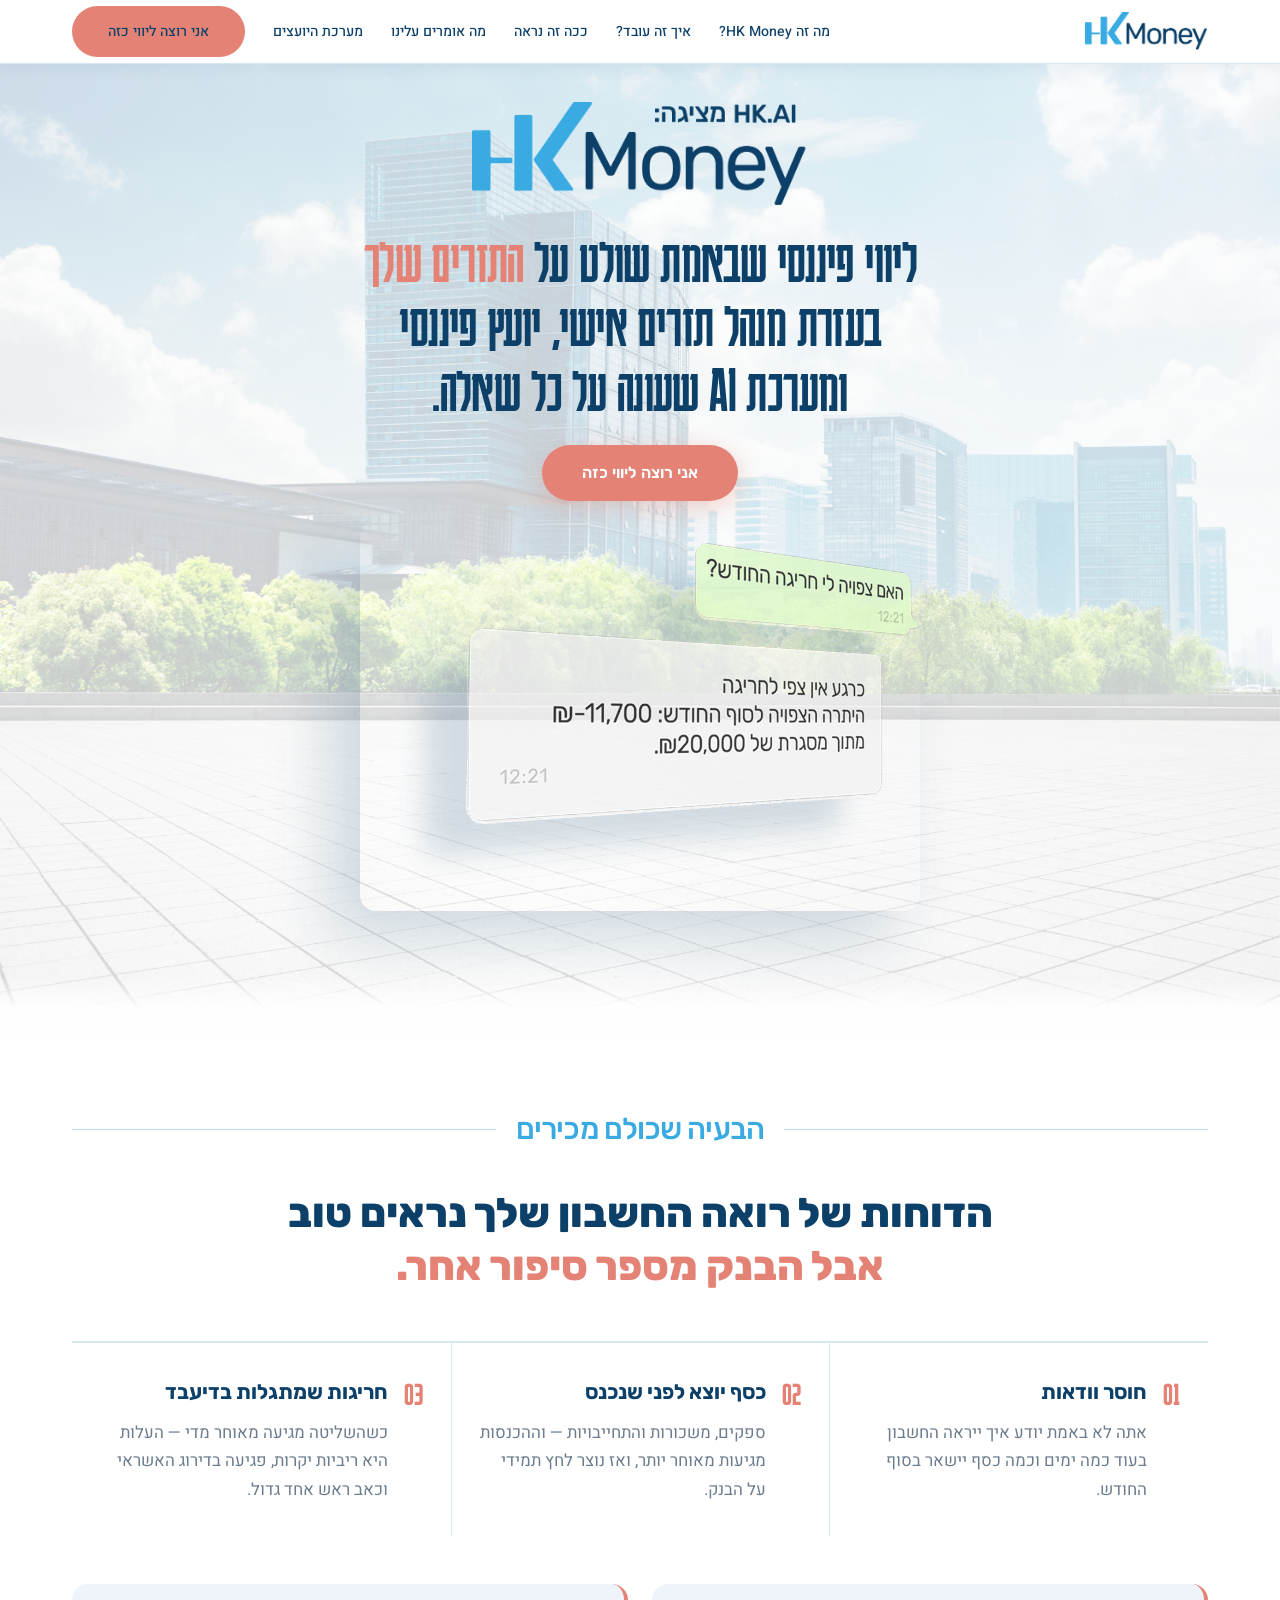
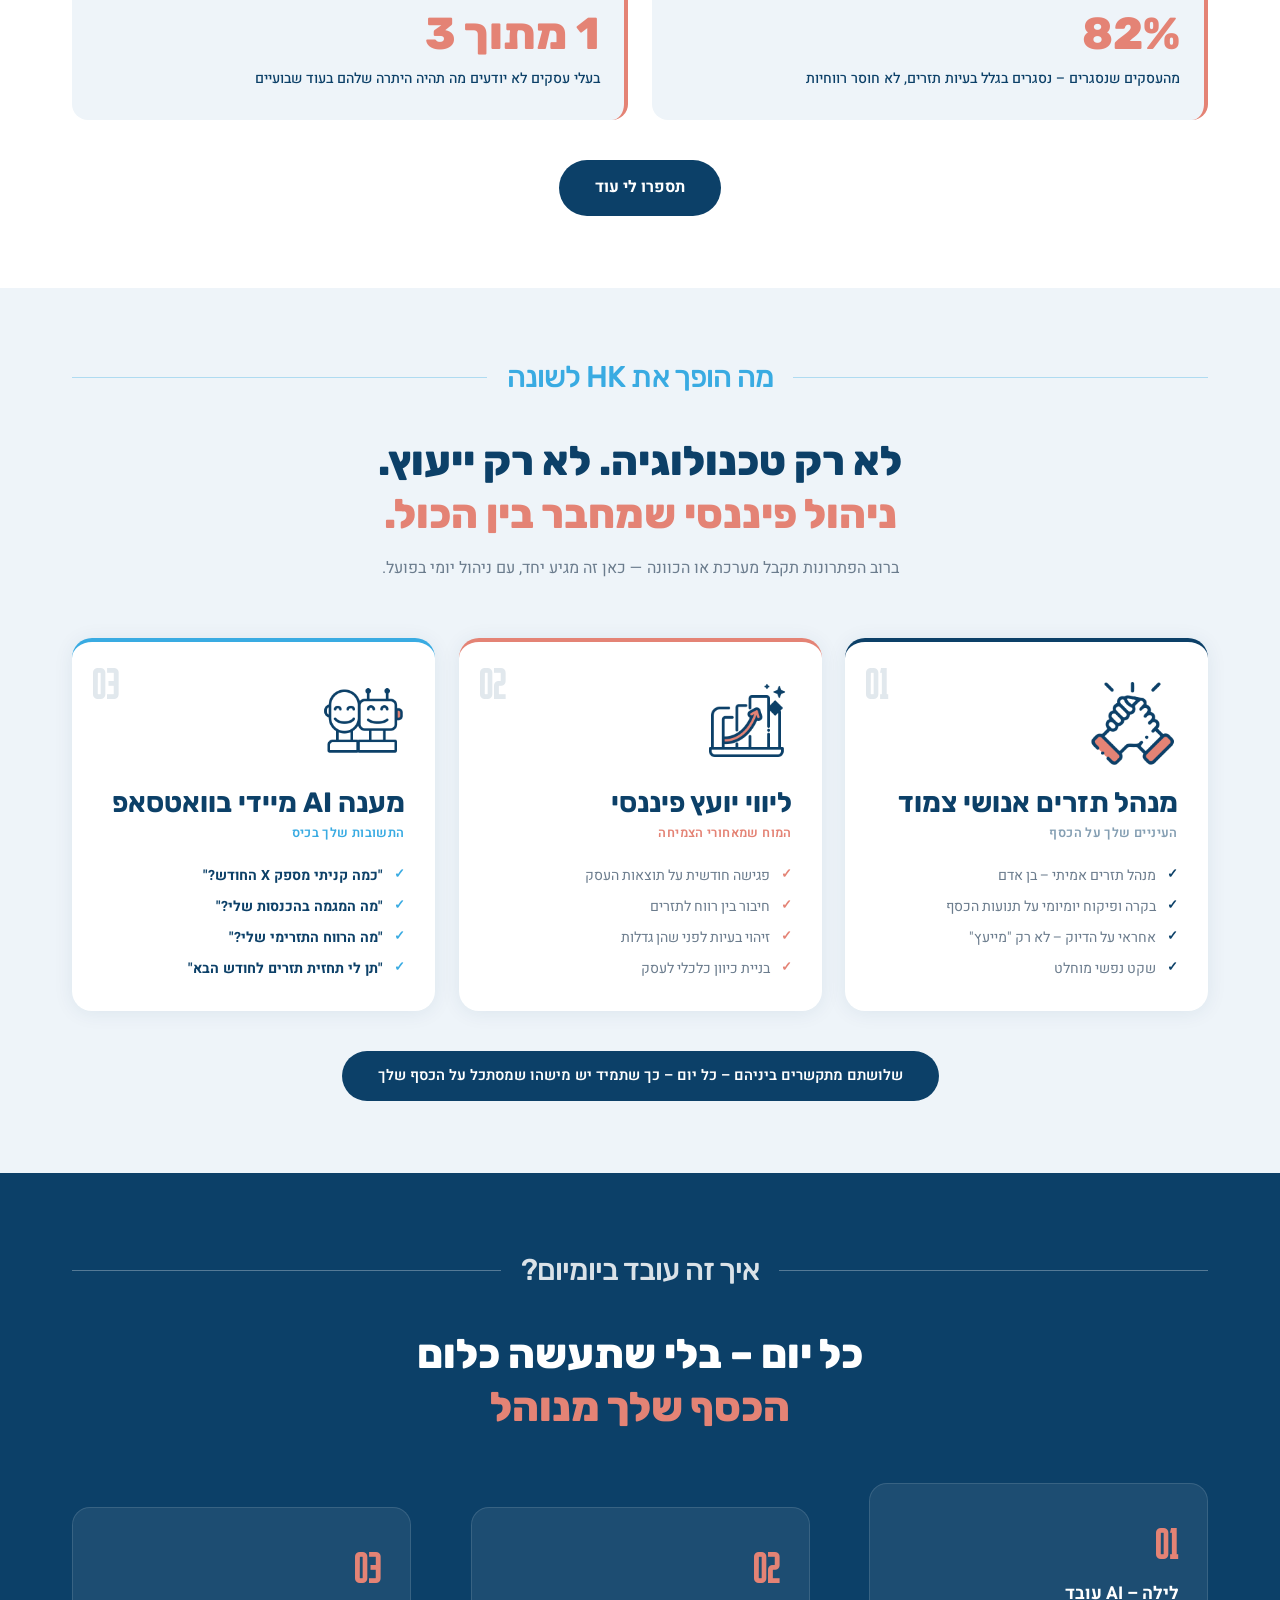
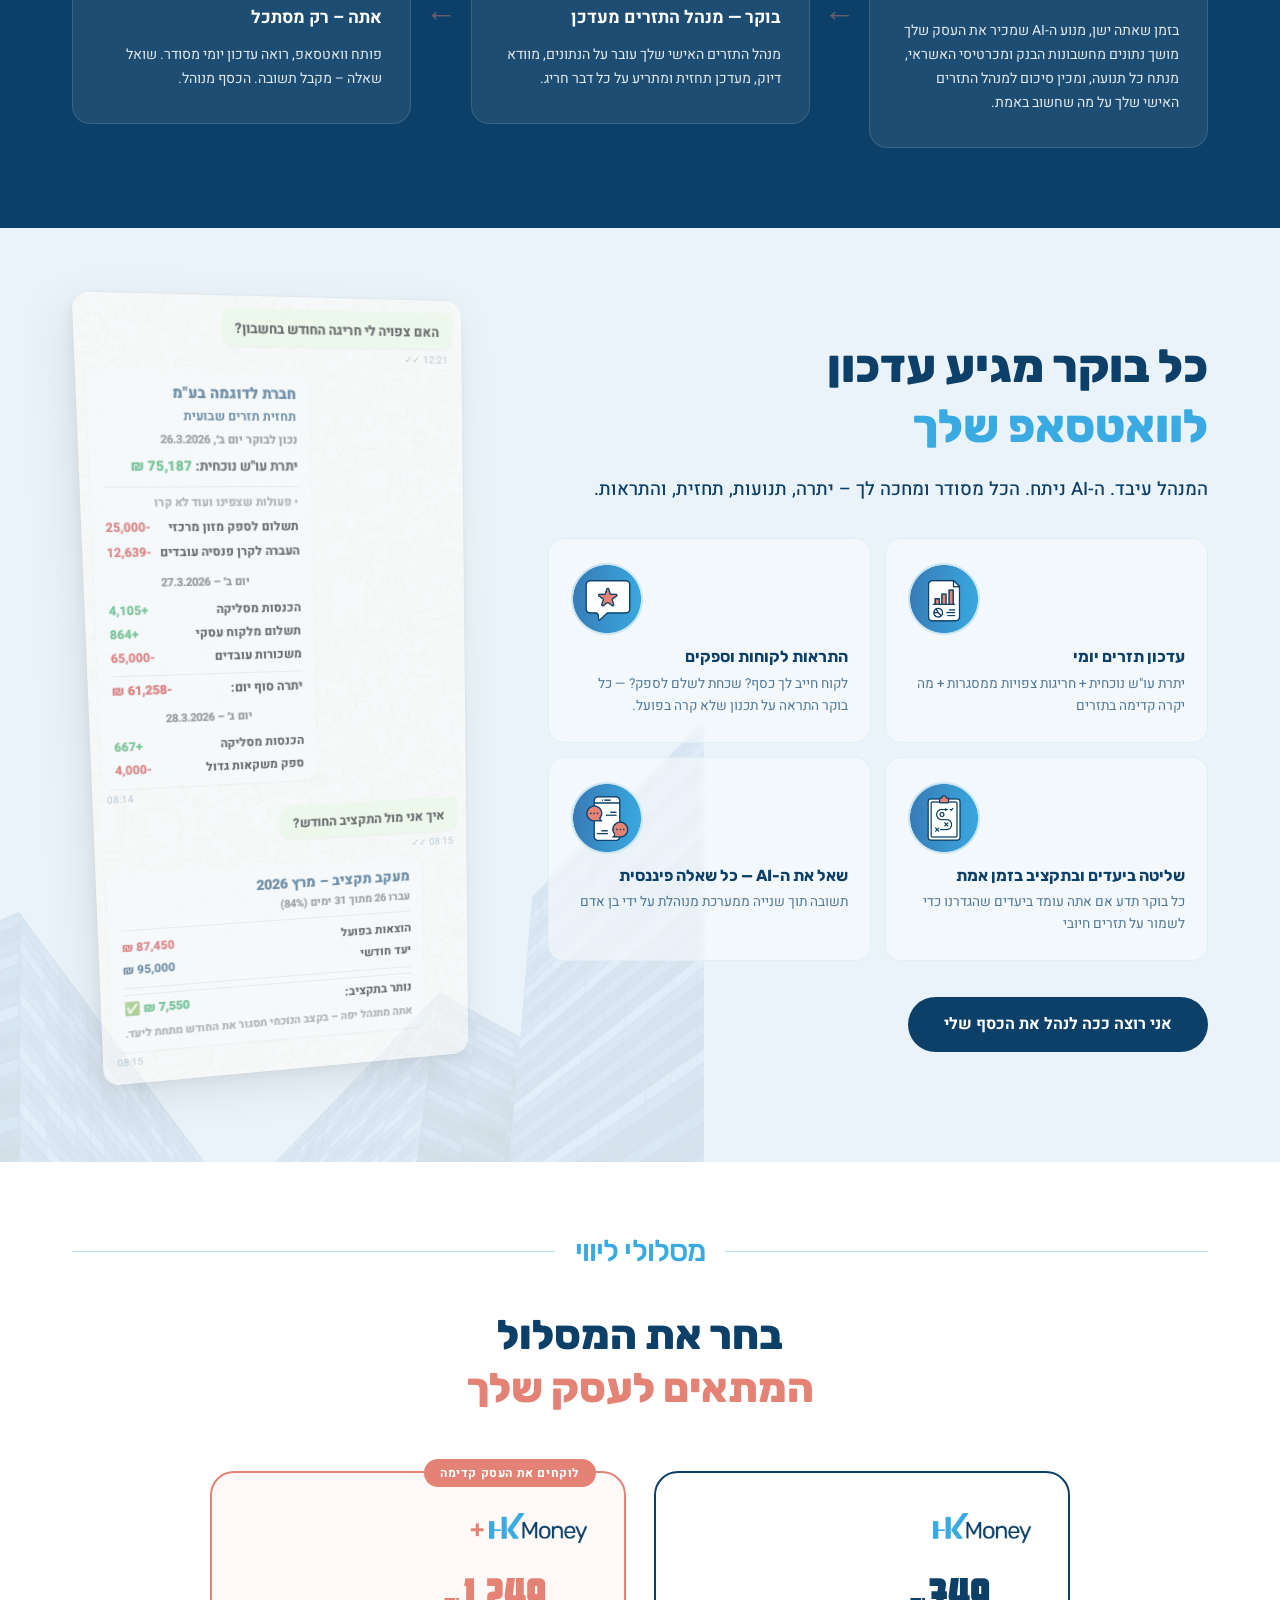
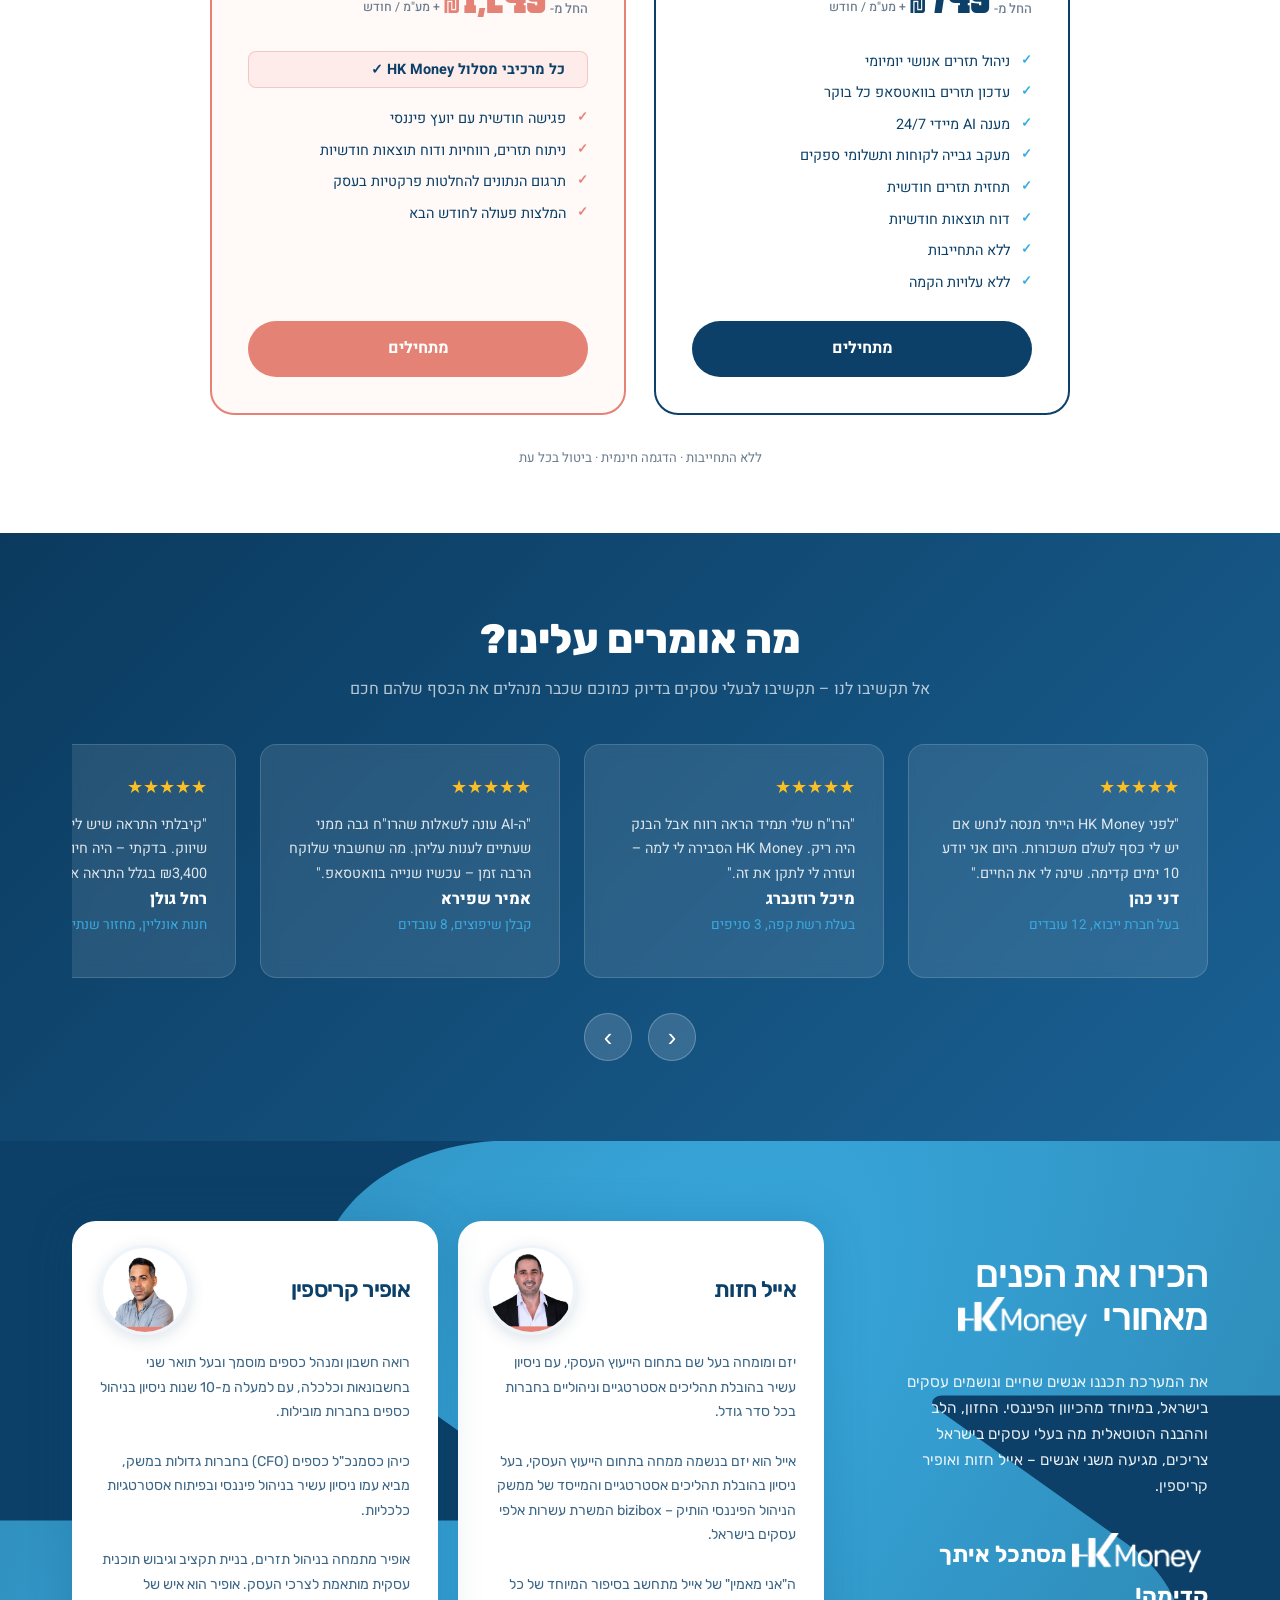
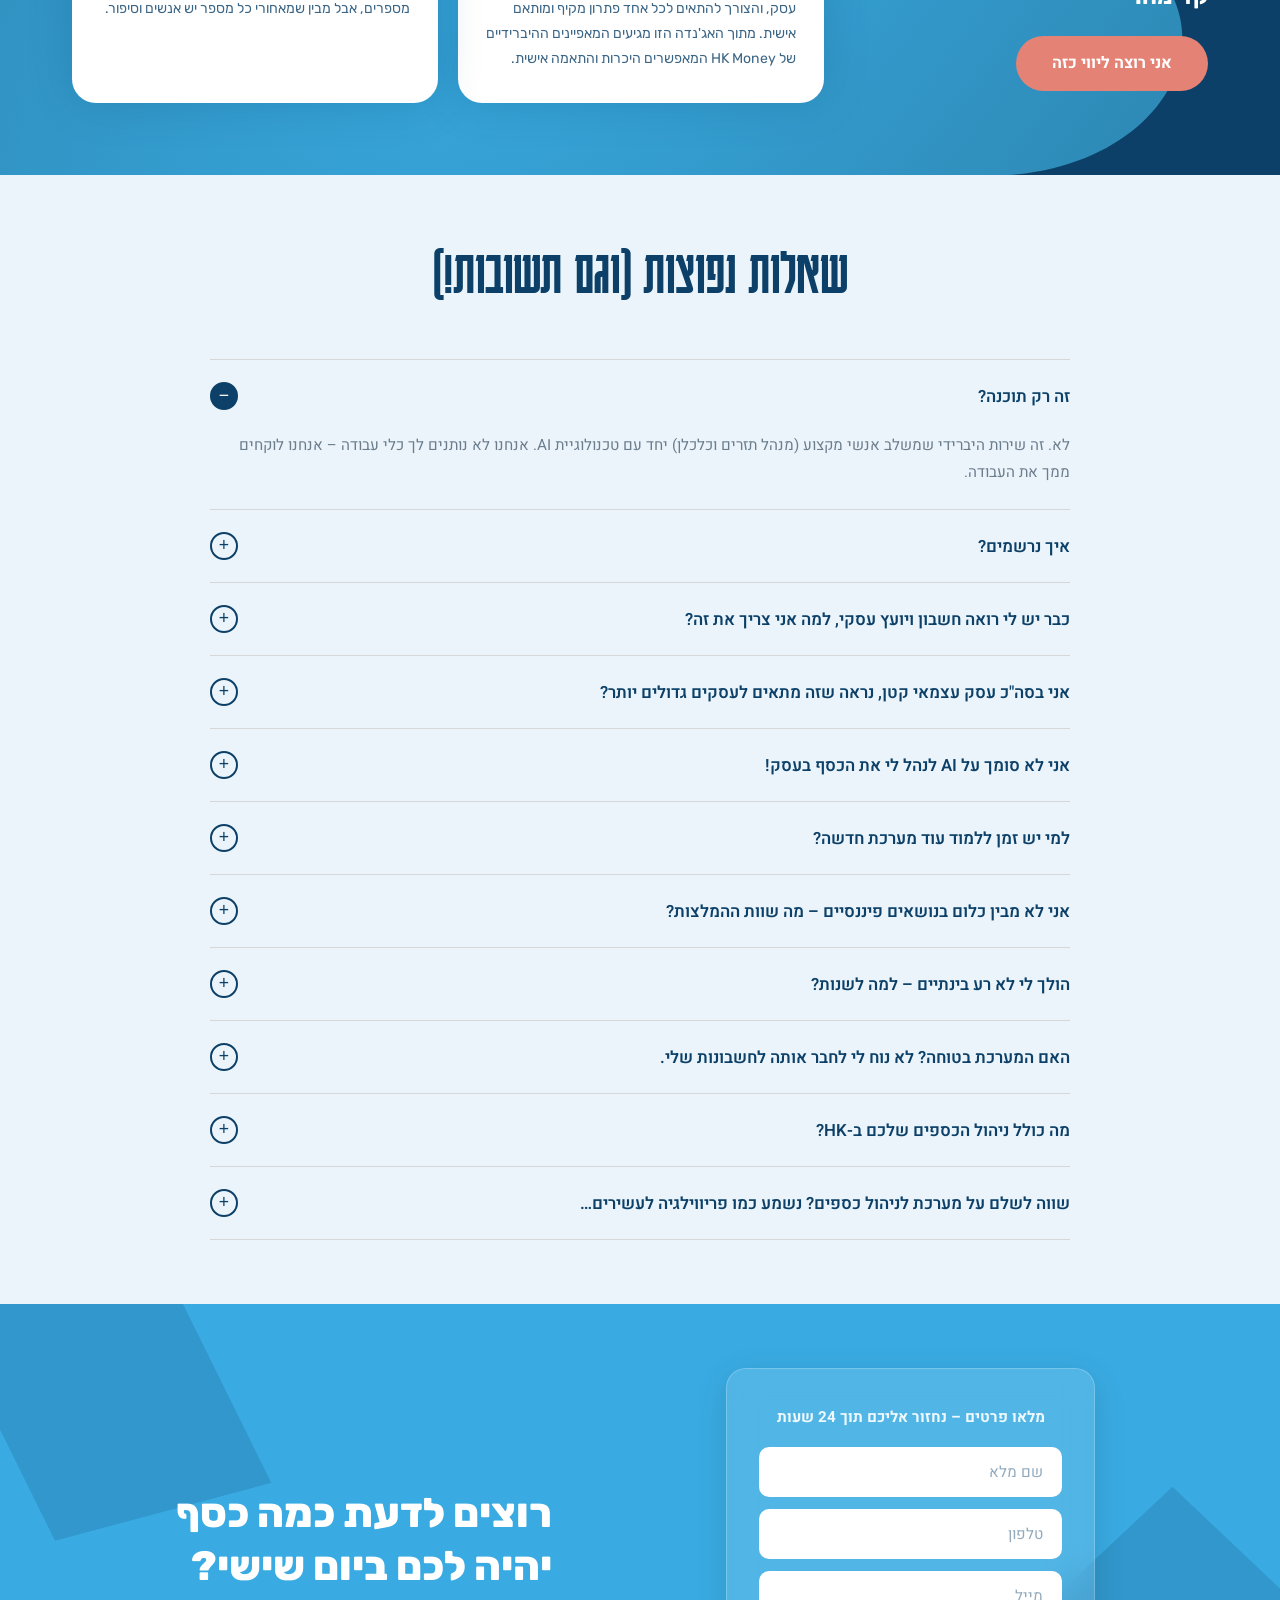
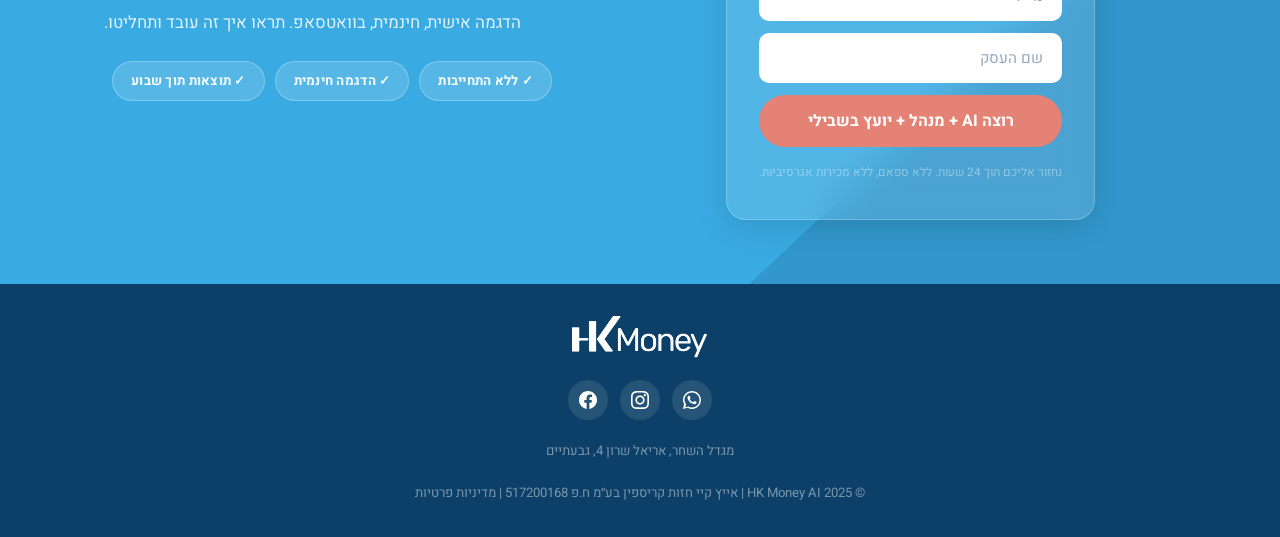
==== partner-landing.html @ 923fbc13 "Add partner-landing.html with ?ref= narrative + simplify Elite Partner mockup Two-page architecture:" ====
<!DOCTYPE html>
<html lang="he" dir="rtl">
<head>
  <meta charset="UTF-8" />
  <meta name="viewport" content="width=device-width, initial-scale=1.0" />
  <title>HK Money AI – AI שמנהל לך את הכסף כל יום</title>
  <meta name="description" content="שילוב מערכת AI ייעודית עם מנהל תזרים אישי ויועץ פיננסי – הכל בוואטסאפ, כל יום. תדע כמה כסף יהיה לך ביום שישי." />

  <!-- Favicon -->
  <link rel="icon" type="image/png" sizes="64x64" href="assets/money-hk-icon.png" />
  <link rel="shortcut icon" href="assets/money-hk-icon.png" />
  <link rel="apple-touch-icon" href="assets/money-hk-icon.png" />

  <!-- Open Graph / Social sharing -->
  <meta property="og:type" content="website" />
  <meta property="og:title" content="HK Money AI – AI שמנהל לך את הכסף כל יום" />
  <meta property="og:description" content="המחלקה הפיננסית ההיברידית הראשונה: ניהול תזרים אנושי, ליווי כלכלן אישי ומענה AI מיידי בוואטסאפ." />
  <meta property="og:image" content="assets/money-hk-icon.png" />
  <meta name="twitter:card" content="summary_large_image" />
  <meta name="twitter:title" content="HK Money AI – AI שמנהל לך את הכסף כל יום" />
  <meta name="twitter:description" content="המחלקה הפיננסית ההיברידית הראשונה: ניהול תזרים אנושי, ליווי כלכלן אישי ומענה AI מיידי בוואטסאפ." />

  <link rel="preconnect" href="https://fonts.googleapis.com" />
  <link rel="preconnect" href="https://fonts.gstatic.com" crossorigin />
  <link href="https://fonts.googleapis.com/css2?family=Heebo:wght@300;400;500;600;700;800;900&family=Karantina:wght@400;700&family=Rubik:wght@300;400;500;600;700&family=Open+Sans+Hebrew:wght@400;700&display=swap" rel="stylesheet" />
  <link rel="stylesheet" href="css/money.css" />
  <link rel="stylesheet" href="css/hk-money-ai.css?v=5" />

  <!-- Partner-aware hero (only shown when ?ref=<key> matches partners-data.json).
       Full-bleed split: photo on right (40%), text on left (60%), 75vh tall.
       The accountant is the hero — HK Money is what they recommend. -->
  <style>
    /* Force the [hidden] attribute to actually hide flex/grid sections —
       without this, `display: flex` on .partner-hero would override it. */
    [hidden] { display: none !important; }

    .partner-hero {
      background: #f8f9fa;
      min-height: 75vh;
      padding-top: var(--hdr-h);
      display: flex;
      align-items: stretch;
      position: relative;
      z-index: 4;
    }
    .partner-hero__inner {
      display: flex;
      flex-direction: row; /* RTL: first child (photo) lands on right */
      width: 100%;
    }

    /* Photo column — right 40% */
    .partner-hero__photo-wrap {
      flex: 0 0 40%;
      position: relative;
      background: linear-gradient(135deg, #d8e8f2, #b8cfdc);
      overflow: hidden;
    }
    .partner-hero__photo {
      width: 100%;
      height: 100%;
      object-fit: cover;
      display: block;
    }
    .partner-hero__placeholder-badge {
      position: absolute;
      top: 36px;
      left: 50%;
      transform: translateX(-50%);
      background: var(--salmon);
      color: var(--white);
      font-family: 'Rubik', sans-serif;
      font-size: 17px;
      font-weight: 700;
      padding: 16px 32px;
      border-radius: 14px;
      box-shadow: 0 14px 36px rgba(228,131,117,.45);
      z-index: 2;
      white-space: nowrap;
      letter-spacing: -.005em;
      text-align: center;
    }

    /* Text column — left 60% */
    .partner-hero__text {
      flex: 1;
      display: flex;
      flex-direction: column;
      justify-content: center;
      padding: 64px 80px;
      gap: 0;
      font-family: 'Rubik', sans-serif;
    }
    .partner-hero__label {
      font-size: 1rem;
      font-weight: 500;
      color: var(--muted);
      margin-bottom: 12px;
    }
    .partner-hero__name {
      font-size: clamp(2.6rem, 5.2vw, 4.5rem);
      font-weight: 700;
      color: var(--navy);
      line-height: 1.02;
      letter-spacing: -.025em;
      margin: 0;
    }
    .partner-hero__role {
      font-size: clamp(1.25rem, 1.8vw, 1.7rem);
      color: var(--muted);
      font-weight: 400;
      margin: 12px 0 0;
    }
    .partner-hero__quote {
      font-size: clamp(1.4rem, 2.3vw, 2.1rem);
      color: var(--navy);
      font-weight: 400;
      line-height: 1.4;
      border-right: 3px solid var(--salmon);
      padding-right: 24px;
      margin: 36px 0 28px;
      font-style: normal;
      letter-spacing: -.005em;
    }
    .partner-hero__divider {
      border: none;
      border-top: 1px solid var(--border);
      margin: 8px 0 18px;
      width: 100%;
    }
    .partner-hero__intro-label {
      font-size: 1rem;
      color: var(--muted);
      font-weight: 500;
      margin-bottom: 8px;
    }
    .partner-hero__brand {
      width: 200px;
      height: auto;
      display: block;
      margin: 0 0 24px;
    }
    .partner-hero__cta {
      align-self: flex-start;
      font-size: 1.05rem;
      padding: 16px 36px;
      box-shadow: 0 10px 28px rgba(228,131,117,.32);
    }

    /* Friendly note above submit button when ref present */
    .partner-form-note {
      font-family: 'Rubik', sans-serif;
      font-size: .85rem;
      color: rgba(255,255,255,.9);
      text-align: center;
      margin: 4px 0 0;
    }
    .partner-form-note strong { color: var(--white); font-weight: 700; }

    /* ── HERO without man image: center the WhatsApp chat ── */
    .mn-hero__images--chat-only { position: relative; }
    .mn-hero__images--chat-only .mn-hero__chat-wrap {
      position: relative !important;
      left: auto !important;
      right: auto !important;
      top: auto !important;
      bottom: auto !important;
      width: clamp(320px, 46%, 560px) !important;
      height: auto !important;
      margin: 0 auto !important;
      box-shadow: -30px 28px 64px rgba(12,64,104,.18) !important;
      border-radius: 16px !important;
      overflow: hidden !important;
    }
    .mn-hero__images--chat-only .mn-hero__chat-img {
      width: 100% !important;
      height: auto !important;
      object-fit: contain !important;
      object-position: center !important;
      opacity: 1 !important;
    }
    @media (max-width: 768px) {
      .mn-hero__images--chat-only .mn-hero__chat-wrap {
        width: clamp(280px, 88%, 460px) !important;
      }
    }

    /* ══════════════════════════════════
       NARRATIVE SECTION 2.1 — Bridge
       (between partner-hero and mn-hero)
    ══════════════════════════════════ */
    .partner-bridge {
      background: var(--white);
      padding: clamp(72px, 10vw, 120px) 24px;
      text-align: center;
      font-family: 'Rubik', sans-serif;
    }
    .partner-bridge__inner {
      max-width: 760px;
      margin: 0 auto;
    }
    .partner-bridge__label {
      display: inline-block;
      font-size: .9rem;
      font-weight: 500;
      color: var(--blue);
      background: rgba(57,171,226,.1);
      border: 1px solid rgba(57,171,226,.25);
      padding: 8px 18px;
      border-radius: 50px;
      margin-bottom: 32px;
      letter-spacing: -.005em;
    }
    .partner-bridge__body {
      font-size: clamp(1.2rem, 2vw, 1.6rem);
      color: var(--navy);
      line-height: 1.65;
      font-weight: 400;
      letter-spacing: -.005em;
    }
    .partner-bridge__body p {
      margin: 0 0 1.2em;
    }
    .partner-bridge__body p:last-child { margin-bottom: 0; }
    .partner-bridge__highlight {
      color: var(--salmon);
      font-weight: 600;
    }

    /* ══════════════════════════════════
       NARRATIVE SECTION 2.2 — Mid quote
       (between ai-trio and mn-features)
    ══════════════════════════════════ */
    .partner-midquote {
      background: var(--off);
      padding: clamp(72px, 9vw, 100px) 24px;
      font-family: 'Rubik', sans-serif;
    }
    .partner-midquote__inner {
      max-width: 980px;
      margin: 0 auto;
      display: flex;
      align-items: center;
      gap: 40px;
    }
    .partner-midquote__photo {
      width: 132px;
      height: 132px;
      border-radius: 50%;
      object-fit: cover;
      flex-shrink: 0;
      background: linear-gradient(135deg, #d8e8f2, #b8cfdc);
      border: 4px solid var(--white);
      box-shadow: 0 12px 32px rgba(12,64,104,.16);
    }
    .partner-midquote__body { flex: 1; min-width: 0; }
    .partner-midquote__quote {
      font-size: clamp(1.3rem, 2.1vw, 1.8rem);
      color: var(--navy);
      font-weight: 400;
      line-height: 1.5;
      margin: 0 0 22px;
      letter-spacing: -.005em;
    }
    .partner-midquote__quote::before { content: '"'; color: var(--salmon); margin-left: 4px; font-weight: 700; }
    .partner-midquote__quote::after  { content: '"'; color: var(--salmon); margin-right: 4px; font-weight: 700; }
    .partner-midquote__signature {
      font-size: 1rem;
      color: var(--muted);
      font-weight: 500;
    }
    .partner-midquote__signature strong {
      color: var(--navy);
      font-weight: 700;
    }
    @media (max-width: 768px) {
      .partner-midquote__inner {
        flex-direction: column;
        text-align: center;
        gap: 24px;
      }
      .partner-midquote__photo { width: 104px; height: 104px; }
    }

    /* ══════════════════════════════════
       NARRATIVE SECTION 2.3 — Summary CTA
       (between FAQ and mn-contact form)
    ══════════════════════════════════ */
    .partner-summary {
      background: linear-gradient(180deg, var(--white) 0%, var(--off) 100%);
      padding: clamp(72px, 9vw, 100px) 24px;
      text-align: center;
      font-family: 'Rubik', sans-serif;
    }
    .partner-summary__inner {
      max-width: 760px;
      margin: 0 auto;
    }
    .partner-summary__photo {
      width: 88px;
      height: 88px;
      border-radius: 50%;
      object-fit: cover;
      background: linear-gradient(135deg, #d8e8f2, #b8cfdc);
      border: 4px solid var(--white);
      box-shadow: 0 10px 26px rgba(12,64,104,.18);
      margin: 0 auto 24px;
      display: block;
    }
    .partner-summary__headline {
      font-size: clamp(1.8rem, 3.6vw, 2.8rem);
      color: var(--navy);
      font-weight: 700;
      line-height: 1.2;
      letter-spacing: -.02em;
      margin: 0 0 14px;
    }
    .partner-summary__headline strong {
      color: var(--salmon);
      font-weight: 700;
    }
    .partner-summary__signature {
      font-size: 1rem;
      color: var(--muted);
      margin: 0 0 36px;
    }
    .partner-summary__signature strong {
      color: var(--navy);
      font-weight: 700;
    }
    .partner-summary__cta {
      font-size: 1.05rem;
      padding: 16px 40px;
      box-shadow: 0 10px 28px rgba(228,131,117,.32);
    }

    /* ══════════════════════════════════
       PARTNER-MODE OVERRIDES
       Only apply when JS has confirmed a valid ?ref= and added the
       .has-partner class to <body>. Smooths the visual flow when the
       partner narrative is on top of the original hak.co.il content.
    ══════════════════════════════════ */

    /* The "HK.AI מציגה" lead-in feels like a fresh page start after the
       partner bridge — hide it so the bridge transitions smoothly into
       the headline. */
    body.has-partner .mn-hero__logo-block { display: none !important; }

    /* "איך זה עובד ביומיום" was navy/dark in the original — flip to white
       so the rhythm stays light and the salmon accents do the heavy
       lifting in this partner-narrated flow. */
    body.has-partner .mn-features {
      background: var(--white) !important;
    }
    body.has-partner .mn-features .mn-section-title {
      color: var(--navy) !important;
    }
    body.has-partner .mn-features .ai-section-divider-title,
    body.has-partner .mn-features .ai-section-divider-title--light {
      color: var(--blue) !important;
    }
    body.has-partner .mn-features .ai-section-divider-title::before,
    body.has-partner .mn-features .ai-section-divider-title::after,
    body.has-partner .mn-features .ai-section-divider-title--light::before,
    body.has-partner .mn-features .ai-section-divider-title--light::after {
      background: var(--blue) !important;
      opacity: .35 !important;
    }
    body.has-partner .ai-how-step {
      background: var(--off) !important;
      border: 1px solid var(--border) !important;
    }
    body.has-partner .ai-how-step h3 { color: var(--navy) !important; }
    body.has-partner .ai-how-step p { color: var(--muted) !important; }

    /* Tablet (≤ 1024px) — narrower padding */
    @media (max-width: 1024px) {
      .partner-hero__text { padding: 56px 48px; }
      .partner-hero__photo-wrap { flex: 0 0 42%; }
    }

    /* Mobile (≤ 768px) — vertical stack, photo on top */
    @media (max-width: 768px) {
      .partner-hero {
        min-height: auto;
        padding-top: 0;
        margin-top: var(--hdr-h);
      }
      .partner-hero__inner { flex-direction: column; }
      .partner-hero__photo-wrap {
        flex: 0 0 50vh;
        min-height: 50vh;
        width: 100%;
      }
      .partner-hero__text {
        padding: 36px 24px 44px;
      }
      .partner-hero__name { font-size: clamp(2.1rem, 9vw, 3rem); }
      .partner-hero__role { font-size: 1.15rem; }
      .partner-hero__quote {
        font-size: clamp(1.2rem, 4.5vw, 1.5rem);
        padding-right: 16px;
        margin: 28px 0 22px;
      }
      .partner-hero__brand { height: 44px; }
      .partner-hero__placeholder-badge {
        top: 20px;
        padding: 12px 22px;
        font-size: 15px;
        white-space: normal;
        max-width: calc(100% - 32px);
        text-align: center;
        line-height: 1.4;
      }
    }
  </style>
</head>
<body>

  <!-- ── HEADER ── -->
  <header class="mn-header" id="mn-header">
    <div class="mn-wrap">
      <nav class="mn-nav">
        <a href="#" class="mn-logo">
          <img src="assets/hkmoneylogo.png" alt="HK Money AI" class="mn-logo__img" />
        </a>
        <ul class="mn-nav__links" id="mn-nav-links">
          <li><a href="#trio">מה זה HK Money?</a></li>
          <li><a href="#how">איך זה עובד?</a></li>
          <li><a href="#demo">ככה זה נראה</a></li>
          <li><a href="#testimonials">מה אומרים עלינו</a></li>
          <li><a href="https://studio.hak.co.il" target="_blank">מערכת היועצים</a></li>
          <li><a href="#contact" class="mn-btn mn-btn--salmon mn-nav__cta">אני רוצה ליווי כזה</a></li>
        </ul>
        <button class="mn-nav__toggle" id="mn-toggle" aria-label="תפריט">
          <span></span><span></span><span></span>
        </button>
      </nav>
    </div>
  </header>

  <!-- ══════════════════════════════════
       PARTNER HERO — heroic full-bleed section before hak.co.il's own Hero.
       Populated by JS only when ?ref=<key> matches partners-data.json.
       Hidden by default.
  ══════════════════════════════════ -->
  <section class="partner-hero" id="partner-hero" hidden>
    <div class="partner-hero__inner">
      <div class="partner-hero__photo-wrap">
        <span class="partner-hero__placeholder-badge" id="partner-hero-badge" hidden>תמונה לדוגמה — כאן תופיע התמונה שלך</span>
        <img src="" alt="" class="partner-hero__photo" id="partner-hero-photo" />
      </div>
      <div class="partner-hero__text">
        <span class="partner-hero__label">מומלץ על ידי</span>
        <h1 class="partner-hero__name" id="partner-hero-name"></h1>
        <p class="partner-hero__role" id="partner-hero-role"></p>
        <blockquote class="partner-hero__quote" id="partner-hero-quote"></blockquote>
        <hr class="partner-hero__divider" />
        <span class="partner-hero__intro-label">ממליץ לך להכיר:</span>
        <img src="assets/hkmoneylogo.png" alt="HK Money" class="partner-hero__brand" />
        <a href="#home" class="mn-btn mn-btn--salmon partner-hero__cta">תראה למה ←</a>
      </div>
    </div>
  </section>

  <!-- ══════════════════════════════════
       NARRATIVE 2.1 — BRIDGE
       Hidden by default. Revealed by JS only when ?ref=<key> matches.
  ══════════════════════════════════ -->
  <section class="partner-bridge" id="partner-bridge" hidden>
    <div class="partner-bridge__inner">
      <span class="partner-bridge__label">למה <span data-partner-firstname></span> שלח אותך לכאן?</span>
      <div class="partner-bridge__body">
        <p>רואה חשבון מסתכל אחורה — מה היה.<br/>דוחות, מס, רגולציה. זה התפקיד שלו.</p>
        <p><span class="partner-bridge__highlight">אבל מי מסתכל על הכסף שלך קדימה?</span><br/>מי יודע מה יקרה לחשבון שלך בעוד שבועיים?</p>
        <p>זה בדיוק מה שאנחנו עושים.</p>
      </div>
    </div>
  </section>

  <!-- ══════════════════════════════════
       HERO
  ══════════════════════════════════ -->
  <section class="mn-hero" id="home">
    <div class="mn-hero__bg-wrap">
      <img src="assets/money-bg.jpg" alt="" class="mn-hero__bg-img" />
    </div>
    <div class="mn-hero__white-bottom"></div>
    <div class="mn-hero__inner">
      <div class="mn-hero__logo-block">
        <img src="assets/hkai.png" alt="HK.AI מציגה: HK Money" class="mn-hero__logo-img" />
      </div>
      <h1 class="mn-hero__headline">
        ליווי פיננסי שבאמת שולט על <span class="mn-hero__accent">התזרים שלך</span><br/>
        בעזרת מנהל תזרים אישי, יועץ פיננסי<br/>
        ומערכת AI שעונה על כל שאלה.
      </h1>
      <a href="#contact" class="mn-btn mn-btn--salmon mn-hero__cta">אני רוצה ליווי כזה</a>
      <div class="mn-hero__images mn-hero__images--chat-only">
        <div class="mn-hero__chat-wrap">
          <img src="assets/whats1.png" alt="AI תזרים בוואטסאפ" class="mn-hero__chat-img" />
        </div>
      </div>
    </div>
  </section>

  <!-- ══════════════════════════════════
       PROBLEM
  ══════════════════════════════════ -->
  <section class="ai-problem">
    <div class="mn-wrap">
      <div class="ai-problem__header">
        <div class="ai-section-divider-title">הבעיה שכולם מכירים</div>
        <h2 class="mn-section-title mn-section-title--center">
          הדוחות של רואה החשבון שלך נראים טוב<br/>
          <span class="mn-accent-salmon">אבל הבנק מספר סיפור אחר.</span>
        </h2>
      </div>
      <div class="ai-problem__list">

        <div class="ai-problem__item">
          <span class="ai-problem__item-num">01</span>
          <div class="ai-problem__item-body">
            <h3 class="ai-problem__item-title">חוסר וודאות</h3>
            <p class="ai-problem__item-sub">אתה לא באמת יודע איך ייראה החשבון בעוד כמה ימים וכמה כסף יישאר בסוף החודש.</p>
          </div>
        </div>

        <div class="ai-problem__item">
          <span class="ai-problem__item-num">02</span>
          <div class="ai-problem__item-body">
            <h3 class="ai-problem__item-title">כסף יוצא לפני שנכנס</h3>
            <p class="ai-problem__item-sub">ספקים, משכורות והתחייבויות — וההכנסות מגיעות מאוחר יותר, ואז נוצר לחץ תמידי על הבנק.</p>
          </div>
        </div>

        <div class="ai-problem__item">
          <span class="ai-problem__item-num">03</span>
          <div class="ai-problem__item-body">
            <h3 class="ai-problem__item-title">חריגות שמתגלות בדיעבד</h3>
            <p class="ai-problem__item-sub">כשהשליטה מגיעה מאוחר מדי — העלות היא ריביות יקרות, פגיעה בדירוג האשראי וכאב ראש אחד גדול.</p>
          </div>
        </div>

      </div>
      <div class="ai-problem__stats">
        <div class="ai-problem__stat">
          <span class="ai-problem__num">82%</span>
          <span class="ai-problem__label">מהעסקים שנסגרים – נסגרים בגלל בעיות תזרים, לא חוסר רווחיות</span>
        </div>
        <div class="ai-problem__stat">
          <span class="ai-problem__num">1 מתוך 3</span>
          <span class="ai-problem__label">בעלי עסקים לא יודעים מה תהיה היתרה שלהם בעוד שבועיים</span>
        </div>
      </div>
      <div class="ai-problem__cta">
        <a href="#trio" class="mn-btn mn-btn--navy">תספרו לי עוד</a>
      </div>
    </div>
  </section>

  <!-- ══════════════════════════════════
       TRIO – THE CORE DIFFERENTIATOR
  ══════════════════════════════════ -->
  <section class="ai-trio" id="trio">
    <div class="mn-wrap">
      <div class="ai-trio__header">
        <div class="ai-section-divider-title">מה הופך את HK לשונה</div>
        <h2 class="mn-section-title mn-section-title--center">
          לא רק טכנולוגיה. לא רק ייעוץ.<br />
          <span class="mn-accent-salmon">ניהול פיננסי שמחבר בין הכול.</span>
        </h2>
        <p class="ai-trio__sub">ברוב הפתרונות תקבל מערכת או הכוונה — כאן זה מגיע יחד, עם ניהול יומי בפועל.</p>
      </div>

      <div class="ai-trio__grid">

        <!-- שכבה 1: מנהל תזרים אנושי -->
        <div class="ai-trio__card ai-trio__card--manager">
          <div class="ai-trio__card-badge">01</div>
          <div class="ai-trio__card-icon">
            <img src="assets/hand.png" alt="מנהל תזרים" />
          </div>
          <h3>מנהל תזרים אנושי צמוד</h3>
          <p class="ai-trio__role-label">העיניים שלך על הכסף</p>
          <ul class="ai-trio__list">
            <li>מנהל תזרים אמיתי – בן אדם</li>
            <li>בקרה ופיקוח יומיומי על תנועות הכסף</li>
            <li>אחראי על הדיוק – לא רק "מייעץ"</li>
            <li>שקט נפשי מוחלט</li>
          </ul>
        </div>

        <!-- שכבה 2: כלכלן אסטרטגי -->
        <div class="ai-trio__card ai-trio__card--advisor">
          <div class="ai-trio__card-badge">02</div>
          <div class="ai-trio__card-icon">
            <img src="assets/graf.png" alt="יועץ פיננסי" />
          </div>
          <h3>ליווי יועץ פיננסי</h3>
          <p class="ai-trio__role-label">המוח שמאחורי הצמיחה</p>
          <ul class="ai-trio__list">
            <li>פגישה חודשית על תוצאות העסק</li>
            <li>חיבור בין רווח לתזרים</li>
            <li>זיהוי בעיות לפני שהן גדלות</li>
            <li>בניית כיוון כלכלי לעסק</li>
          </ul>
        </div>

        <!-- שכבה 3: AI -->
        <div class="ai-trio__card ai-trio__card--ai">
          <div class="ai-trio__card-badge">03</div>
          <div class="ai-trio__card-icon">
            <img src="assets/robot.png" alt="AI" />
          </div>
          <h3>מענה AI מיידי בוואטסאפ</h3>
          <p class="ai-trio__role-label">התשובות שלך בכיס</p>
          <ul class="ai-trio__list">
            <li>"כמה קניתי מספק X החודש?"</li>
            <li>"מה המגמה בהכנסות שלי?"</li>
            <li>"מה הרווח התזרימי שלי?"</li>
            <li>"תן לי תחזית תזרים לחודש הבא"</li>
          </ul>
        </div>

      </div>

      <div class="ai-trio__connector">
        <div class="ai-trio__connector-text">
          שלושתם מתקשרים ביניהם – כל יום – כך שתמיד יש מישהו שמסתכל על הכסף שלך
        </div>
      </div>

    </div>
  </section>

  <!-- ══════════════════════════════════
       HOW IT WORKS
  ══════════════════════════════════ -->
  <section class="mn-features" id="how">
    <div class="mn-wrap">
      <div class="mn-features__header">
        <div class="ai-section-divider-title ai-section-divider-title--light">איך זה עובד ביומיום?</div>
        <h2 class="mn-section-title mn-section-title--center">
          כל יום – בלי שתעשה כלום<br />
          <span class="mn-accent-salmon">הכסף שלך מנוהל</span>
        </h2>
      </div>
      <div class="ai-how-grid">
        <div class="ai-how-step">
          <div class="ai-how-step__num">01</div>
          <h3>לילה – AI עובד</h3>
          <p>בזמן שאתה ישן, מנוע ה-AI שמכיר את העסק שלך מושך נתונים מחשבונות הבנק ומכרטיסי האשראי, מנתח כל תנועה, ומכין סיכום למנהל התזרים האישי שלך על מה שחשוב באמת.</p>
        </div>
        <div class="ai-how-arrow">←</div>
        <div class="ai-how-step">
          <div class="ai-how-step__num">02</div>
          <h3>בוקר — מנהל התזרים מעדכן</h3>
          <p>מנהל התזרים האישי שלך עובר על הנתונים, מוודא דיוק, מעדכן תחזית ומתריע על כל דבר חריג.</p>
        </div>
        <div class="ai-how-arrow">←</div>
        <div class="ai-how-step">
          <div class="ai-how-step__num">03</div>
          <h3>אתה – רק מסתכל</h3>
          <p>פותח וואטסאפ, רואה עדכון יומי מסודר. שואל שאלה – מקבל תשובה. הכסף מנוהל.</p>
        </div>
      </div>
    </div>
  </section>

  <!-- ══════════════════════════════════
       FEATURES  (5 cards from Figma 2018-4318)
  ══════════════════════════════════ -->

  <!-- ══════════════════════════════════
       DEMO – phone with real image
  ══════════════════════════════════ -->
  <section class="mn-demo" id="demo">
    <div class="mn-demo__bg-img" aria-hidden="true"></div>
    <div class="mn-wrap mn-demo__inner">
      <div class="mn-demo__text">
        <h2 class="mn-section-title">
          כל בוקר מגיע עדכון<br />
          <span class="mn-accent-blue">לוואטסאפ שלך</span>
        </h2>
        <p class="mn-demo__body">המנהל עיבד. ה-AI ניתח. הכל מסודר ומחכה לך – יתרה, תנועות, תחזית, והתראות.</p>
        <div class="mn-demo__features">
          <div class="mn-demo__feat">
            <img src="assets/Financial reports.png" class="mn-demo__feat-icon" alt="" />
            <div>
              <strong>עדכון תזרים יומי</strong>
              <p>יתרת עו"ש נוכחית + חריגות צפויות ממסגרות + מה יקרה קדימה בתזרים</p>
            </div>
          </div>
          <div class="mn-demo__feat">
            <img src="assets/Recommendations.png" class="mn-demo__feat-icon" alt="" />
            <div>
              <strong>התראות לקוחות וספקים</strong>
              <p>לקוח חייב לך כסף? שכחת לשלם לספק? — כל בוקר התראה על תכנון שלא קרה בפועל.</p>
            </div>
          </div>
          <div class="mn-demo__feat">
            <img src="assets/Planing.png" class="mn-demo__feat-icon" alt="" />
            <div>
              <strong>שליטה ביעדים ובתקציב בזמן אמת</strong>
              <p>כל בוקר תדע אם אתה עומד ביעדים שהגדרנו כדי לשמור על תזרים חיובי</p>
            </div>
          </div>
          <div class="mn-demo__feat">
            <img src="assets/Automation.png" class="mn-demo__feat-icon" alt="" />
            <div>
              <strong>שאל את ה-AI — כל שאלה פיננסית</strong>
              <p>תשובה תוך שנייה ממערכת מנוהלת על ידי בן אדם</p>
            </div>
          </div>
        </div>
        <a href="#contact" class="mn-btn mn-btn--navy">אני רוצה ככה לנהל את הכסף שלי</a>
      </div>
      <div class="mn-demo__phone">
        <div class="wa-chat-card">
          <div class="wa-chat-card__body">
            <div class="wa-chat-card__msg wa-chat-card__msg--out">
              <div class="wa-chat-card__bubble wa-chat-card__bubble--out">האם צפויה לי חריגה החודש בחשבון?</div>
              <span class="wa-chat-card__time">12:21 ✓✓</span>
            </div>
            <div class="wa-chat-card__msg wa-chat-card__msg--in">
              <div class="wa-chat-card__bubble wa-chat-card__bubble--in">
                <div class="wa-cf__title">חברת לדוגמה בע"מ</div>
                <div class="wa-cf__subtitle">תחזית תזרים שבועית</div>
                <div class="wa-cf__date-line">נכון לבוקר יום ב׳, 26.3.2026</div>
                <div class="wa-cf__balance-line">יתרת עו"ש נוכחית: <strong>75,187 ₪</strong></div>
                <div class="wa-cf__divider"></div>
                <div class="wa-cf__note">• פעולות שצפינו ועוד לא קרו</div>
                <div class="wa-cf__item wa-cf__item--out">תשלום לספק מזון מרכזי<span>-25,000</span></div>
                <div class="wa-cf__item wa-cf__item--out">העברה לקרן פנסיה עובדים<span>-12,639</span></div>
                <div class="wa-cf__day-header">יום ב׳ – 27.3.2026</div>
                <div class="wa-cf__item wa-cf__item--in">הכנסות מסליקה<span>+4,105</span></div>
                <div class="wa-cf__item wa-cf__item--in">תשלום מלקוח עסקי<span>+864</span></div>
                <div class="wa-cf__item wa-cf__item--out">משכורות עובדים<span>-65,000</span></div>
                <div class="wa-cf__eod wa-cf__eod--neg">יתרה סוף יום: <strong>-61,258 ₪</strong></div>
                <div class="wa-cf__day-header">יום ג׳ – 28.3.2026</div>
                <div class="wa-cf__item wa-cf__item--in">הכנסות מסליקה<span>+667</span></div>
                <div class="wa-cf__item wa-cf__item--out">ספק משקאות גדול<span>-4,000</span></div>
              </div>
              <span class="wa-chat-card__time">08:14</span>
            </div>
            <div class="wa-chat-card__msg wa-chat-card__msg--out">
              <div class="wa-chat-card__bubble wa-chat-card__bubble--out">איך אני מול התקציב החודש?</div>
              <span class="wa-chat-card__time">08:15 ✓✓</span>
            </div>
            <div class="wa-chat-card__msg wa-chat-card__msg--in">
              <div class="wa-chat-card__bubble wa-chat-card__bubble--in">
                <div class="wa-cf__title">מעקב תקציב – מרץ 2026</div>
                <div class="wa-cf__date-line">עברו 26 מתוך 31 ימים (84%)</div>
                <div class="wa-cf__divider"></div>
                <div class="wa-cf__item wa-cf__item--out">הוצאות בפועל<span>87,450 ₪</span></div>
                <div class="wa-cf__item">יעד חודשי<span style="color:#0c4068;font-weight:700">95,000 ₪</span></div>
                <div class="wa-cf__divider"></div>
                <div class="wa-cf__eod wa-cf__eod--pos">נותר בתקציב: <strong>7,550 ₪ ✅</strong></div>
                <div class="wa-cf__note" style="margin-top:6px">אתה מתנהל יפה – בקצב הנוכחי תסגור את החודש מתחת ליעד.</div>
              </div>
              <span class="wa-chat-card__time">08:15</span>
            </div>
          </div>
          </div>
        </div>
      </div>
    </div>
  </section>

  <!-- ══════════════════════════════════
       NARRATIVE 2.2 — MID QUOTE
       Placed AFTER demo so the accountant's voice ("I send my clients here
       every time someone asks 'how much money will I have'") lands stronger
       once the reader has just seen the WhatsApp answer in action.
       Hidden by default. Revealed by JS only when ?ref=<key> matches.
  ══════════════════════════════════ -->
  <section class="partner-midquote" id="partner-midquote" hidden>
    <div class="partner-midquote__inner">
      <img src="" alt="" class="partner-midquote__photo" id="partner-midquote-photo" />
      <div class="partner-midquote__body">
        <p class="partner-midquote__quote">בכל פעם שלקוח שלי שואל "כמה כסף יהיה לי?" — אני שולח אותו לכאן. כי אני יודע שהוא יקבל תשובה אמיתית, לא ניחוש.</p>
        <p class="partner-midquote__signature"><strong data-partner-fullname></strong>, רואה החשבון שלך</p>
      </div>
    </div>
  </section>

  <!-- ══════════════════════════════════
       PRICING
  ══════════════════════════════════ -->
  <section class="ai-pricing" id="pricing">
    <div class="mn-wrap">
      <div class="ai-pricing__header">
        <div class="ai-section-divider-title">מסלולי ליווי</div>
        <h2 class="mn-section-title mn-section-title--center">
          בחר את המסלול<br/>
          <span class="mn-accent-salmon">המתאים לעסק שלך</span>
        </h2>
      </div>

      <div class="ai-pricing__grid">

        <!-- Plan 1: HK Money -->
        <div class="ai-pricing__card">
          <div class="ai-pricing__plan-name"><img src="assets/hkmoneylogo.png" alt="HK Money" class="ai-pricing__logo" /></div>
          <div class="ai-pricing__price">
            <span class="ai-pricing__from">החל מ-</span>
            <span class="ai-pricing__amount">749</span>
            <span class="ai-pricing__currency">₪</span>
            <span class="ai-pricing__vat">+ מע"מ / חודש</span>
          </div>
          <ul class="ai-pricing__features">
            <li>ניהול תזרים אנושי יומיומי</li>
            <li>עדכון תזרים בוואטסאפ כל בוקר</li>
            <li>מענה AI מיידי 24/7</li>
            <li>מעקב גבייה לקוחות ותשלומי ספקים</li>
            <li>תחזית תזרים חודשית</li>
            <li>דוח תוצאות חודשיות</li>
            <li>ללא התחייבות</li>
            <li>ללא עלויות הקמה</li>
          </ul>
          <a href="#contact" class="mn-btn mn-btn--navy mn-btn--full">מתחילים</a>
        </div>

        <!-- Plan 2: HK Money+ -->
        <div class="ai-pricing__card ai-pricing__card--plus">
          <div class="ai-pricing__badge">לוקחים את העסק קדימה</div>
          <div class="ai-pricing__plan-name"><img src="assets/hkmoneylogo.png" alt="HK Money" class="ai-pricing__logo" /><span class="ai-pricing__plus">+</span></div>
          <div class="ai-pricing__price">
            <span class="ai-pricing__from">החל מ-</span>
            <span class="ai-pricing__amount">1,249</span>
            <span class="ai-pricing__currency">₪</span>
            <span class="ai-pricing__vat">+ מע"מ / חודש</span>
          </div>
          <ul class="ai-pricing__features">
            <li class="ai-pricing__feat--all-included">כל מרכיבי מסלול HK Money ✓</li>
            <li>פגישה חודשית עם יועץ פיננסי</li>
            <li>ניתוח תזרים, רווחיות ודוח תוצאות חודשיות</li>
            <li>תרגום הנתונים להחלטות פרקטיות בעסק</li>
            <li>המלצות פעולה לחודש הבא</li>
          </ul>
          <a href="#contact" class="mn-btn mn-btn--salmon mn-btn--full">מתחילים</a>
        </div>

      </div>

      <p class="ai-pricing__note">ללא התחייבות · הדגמה חינמית · ביטול בכל עת</p>
    </div>
  </section>

  <!-- ══════════════════════════════════
       TESTIMONIALS
  ══════════════════════════════════ -->
  <section class="mn-testimonials" id="testimonials">
    <div class="mn-wrap">
      <h2 class="mn-section-title mn-section-title--center mn-section-title--white">מה אומרים עלינו?</h2>
      <p class="mn-testimonials__sub">אל תקשיבו לנו – תקשיבו לבעלי עסקים בדיוק כמוכם שכבר מנהלים את הכסף שלהם חכם</p>
      <div class="mn-testimonials__track" id="mn-testimonials-track">
        <div class="mn-testimonial-card">
          <div class="mn-testimonial-card__stars">★★★★★</div>
          <p class="mn-testimonial-card__quote">"לפני HK Money הייתי מנסה לנחש אם יש לי כסף לשלם משכורות. היום אני יודע 10 ימים קדימה. שינה לי את החיים."</p>
          <p class="mn-testimonial-card__name">דני כהן</p>
          <p class="mn-testimonial-card__role">בעל חברת ייבוא, 12 עובדים</p>
        </div>
        <div class="mn-testimonial-card">
          <div class="mn-testimonial-card__stars">★★★★★</div>
          <p class="mn-testimonial-card__quote">"הרו"ח שלי תמיד הראה רווח אבל הבנק היה ריק. HK Money הסבירה לי למה – ועזרה לי לתקן את זה."</p>
          <p class="mn-testimonial-card__name">מיכל רוזנברג</p>
          <p class="mn-testimonial-card__role">בעלת רשת קפה, 3 סניפים</p>
        </div>
        <div class="mn-testimonial-card">
          <div class="mn-testimonial-card__stars">★★★★★</div>
          <p class="mn-testimonial-card__quote">"ה-AI עונה לשאלות שהרו"ח גבה ממני שעתיים לענות עליהן. מה שחשבתי שלוקח הרבה זמן – עכשיו שנייה בוואטסאפ."</p>
          <p class="mn-testimonial-card__name">אמיר שפירא</p>
          <p class="mn-testimonial-card__role">קבלן שיפוצים, 8 עובדים</p>
        </div>
        <div class="mn-testimonial-card">
          <div class="mn-testimonial-card__stars">★★★★★</div>
          <p class="mn-testimonial-card__quote">"קיבלתי התראה שיש לי חריגה בהוצאות שיווק. בדקתי – היה חיוב כפול. חסכתי ₪3,400 בגלל התראה אחת."</p>
          <p class="mn-testimonial-card__name">רחל גולן</p>
          <p class="mn-testimonial-card__role">חנות אונליין, מחזור שנתי ₪2M</p>
        </div>
        <div class="mn-testimonial-card">
          <div class="mn-testimonial-card__stars">★★★★★</div>
          <p class="mn-testimonial-card__quote">"פעם הייתי מתעורר בלילה מדאגות על הכסף. היום אני יודע שמישהו מנהל את זה בשבילי – AI ואדם. ישן טוב יותר."</p>
          <p class="mn-testimonial-card__name">יוסי לוי</p>
          <p class="mn-testimonial-card__role">מסעדן, 2 סניפים</p>
        </div>
      </div>
      <div class="mn-testimonials__nav">
        <button class="mn-testimonials__arrow" id="mn-prev" aria-label="הקודם">&#8249;</button>
        <button class="mn-testimonials__arrow" id="mn-next" aria-label="הבא">&#8250;</button>
      </div>
    </div>
  </section>

  <!-- ══════════════════════════════════
       ABOUT  (Figma 2044-13471)
  ══════════════════════════════════ -->
  <section class="ai-about" id="about">
    <div class="ai-about__bg"></div>

    <div class="mn-wrap ai-about__wrap">

      <div class="ai-about__row">

        <!-- Text side (right in RTL) -->
        <div class="ai-about__text-col">
          <h2 class="ai-about__title">הכירו את הפנים<br/>מאחורי <img src="assets/hkmoneylogo.png" alt="HK Money" class="ai-about__logo" /></h2>
          <p class="ai-about__intro">את המערכת תכננו אנשים שחיים ונושמים עסקים בישראל, במיוחד מהכיוון הפיננסי. החזון, הלב וההבנה הטוטאלית מה בעלי עסקים בישראל צריכים, מגיעה משני אנשים – אייל חזות ואופיר קריספין.</p>
          <div class="ai-about__bottom">
            <p class="ai-about__bottom-line"><img src="assets/hkmoneylogo.png" alt="HK Money" class="ai-about__logo" /> מסתכל איתך קדימה!</p>
            <a href="#contact" class="mn-btn mn-btn--salmon">אני רוצה ליווי כזה</a>
          </div>
        </div>

        <!-- Two cards (left in RTL) – second card offset down -->
        <div class="ai-about__cards-col">

          <!-- אייל חזות -->
          <div class="ai-about__card">
            <div class="ai-about__card-body">
              <div class="ai-about__card-header">
                <img src="assets/eyal3.png" alt="אייל חזות" class="ai-about__photo" />
                <h3 class="ai-about__name">אייל חזות</h3>
              </div>
              <p class="ai-about__bio">יזם ומומחה בעל שם בתחום הייעוץ העסקי, עם ניסיון עשיר בהובלת תהליכים אסטרטגיים וניהוליים בחברות בכל סדר גודל.<br/><br/>אייל הוא יזם בנשמה ממחה בתחום הייעוץ העסקי, בעל ניסיון בהובלת תהליכים אסטרטגיים והמייסד של ממשק הניהול הפיננסי הותיק – bizibox המשרת עשרות אלפי עסקים בישראל.<br/><br/>ה"אני מאמין" של אייל מתחשב בסיפור המיוחד של כל עסק, והצורך להתאים לכל אחד פתרון מקיף ומותאם אישית. מתוך האג'נדה הזו מגיעים המאפיינים ההיברידיים של HK Money המאפשרים היכרות והתאמה אישית.</p>
            </div>
          </div>

          <!-- אופיר קריספין – offset -->
          <div class="ai-about__card ai-about__card--offset">
            <div class="ai-about__card-body">
              <div class="ai-about__card-header">
                <img src="assets/ofir3.png" alt="אופיר קריספין" class="ai-about__photo" />
                <h3 class="ai-about__name">אופיר קריספין</h3>
              </div>
              <p class="ai-about__bio">רואה חשבון ומנהל כספים מוסמך ובעל תואר שני בחשבונאות וכלכלה, עם למעלה מ-10 שנות ניסיון בניהול כספים בחברות מובילות.<br/><br/>כיהן כסמנכ"ל כספים (CFO) בחברות גדולות במשק, מביא עמו ניסיון עשיר בניהול פיננסי ובפיתוח אסטרטגיות כלכליות.<br/><br/>אופיר מתמחה בניהול תזרים, בניית תקציב וגיבוש תוכנית עסקית מותאמת לצרכי העסק. אופיר הוא איש של מספרים, אבל מבין שמאחורי כל מספר יש אנשים וסיפור.</p>
            </div>
          </div>

        </div>
      </div>

    </div>
  </section>

  <!-- ══════════════════════════════════
       FAQ  (from Figma 2032-9936)
  ══════════════════════════════════ -->
  <section class="ai-faq" id="faq">
    <div class="mn-wrap">
      <h2 class="ai-faq__title">שאלות נפוצות (וגם תשובות!)</h2>
      <div class="ai-faq__list">

        <div class="ai-faq__item ai-faq__item--open">
          <button class="ai-faq__question" aria-expanded="true">
            <span class="ai-faq__question-text">זה רק תוכנה?</span>
            <span class="ai-faq__icon">−</span>
          </button>
          <div class="ai-faq__answer">
            <p>לא. זה שירות היברידי שמשלב אנשי מקצוע (מנהל תזרים וכלכלן) יחד עם טכנולוגיית AI. אנחנו לא נותנים לך כלי עבודה – אנחנו לוקחים ממך את העבודה.</p>
          </div>
        </div>

        <div class="ai-faq__item">
          <button class="ai-faq__question" aria-expanded="false">
            <span class="ai-faq__question-text">איך נרשמים?</span>
            <span class="ai-faq__icon">+</span>
          </button>
          <div class="ai-faq__answer">
            <p>זה פשוט וקל! לוחצים על אחד הכפתורים בטופס, ממלאים פרטים ואנחנו חוזרים אליכם. למה לא ישר להירשם? כי חשוב לנו לעשות אתכם שיחה קצרה, לוודא שהמערכת מתאימה לכם ב-100% ולהסביר איך מבצעים את השלבים הראשונים.</p>
          </div>
        </div>

        <div class="ai-faq__item">
          <button class="ai-faq__question" aria-expanded="false">
            <span class="ai-faq__question-text">כבר יש לי רואה חשבון ויועץ עסקי, למה אני צריך את זה?</span>
            <span class="ai-faq__icon">+</span>
          </button>
          <div class="ai-faq__answer">
            <p>הרו"ח שלכם עוסק בדיווחים, מסים ורגולציה – לא בניהול תזרים יומיומי. אנחנו ממלאים את הפער: מי שמסתכל על הכסף שלכם כל יום, מתריע בזמן אמת ועוזר לכם לקבל החלטות בוקר בוקר. הרו"ח לא עושה את זה – ולא אמור.</p>
          </div>
        </div>

        <div class="ai-faq__item">
          <button class="ai-faq__question" aria-expanded="false">
            <span class="ai-faq__question-text">אני בסה"כ עסק עצמאי קטן, נראה שזה מתאים לעסקים גדולים יותר?</span>
            <span class="ai-faq__icon">+</span>
          </button>
          <div class="ai-faq__answer">
            <p>ההפך. עסקים גדולים יש להם מנהלי כספים פנים-ארגוניים. עסקים קטנים ובינוניים – הם בדיוק מי שהכי זקוק לזה ולרוב הכי חסרים לו. HK Money AI נבנה במיוחד בשביל עסקים כמו שלכם.</p>
          </div>
        </div>

        <div class="ai-faq__item">
          <button class="ai-faq__question" aria-expanded="false">
            <span class="ai-faq__question-text">אני לא סומך על AI לנהל לי את הכסף בעסק!</span>
            <span class="ai-faq__icon">+</span>
          </button>
          <div class="ai-faq__answer">
            <p>זו בדיוק הסיבה שיש מנהל תזרים אנושי. ה-AI מנתח ומתריע – אבל אדם אמיתי בודק, מוודא ואחראי על הנתונים. אתם לא תלויים רק במכונה. תמיד יש אדם מאחורי המערכת.</p>
          </div>
        </div>

        <div class="ai-faq__item">
          <button class="ai-faq__question" aria-expanded="false">
            <span class="ai-faq__question-text">למי יש זמן ללמוד עוד מערכת חדשה?</span>
            <span class="ai-faq__icon">+</span>
          </button>
          <div class="ai-faq__answer">
            <p>אין מה ללמוד. הכל מגיע לוואטסאפ שלכם – שם אתם כבר נמצאים. אין אפליקציה חדשה, אין דשבורד להתחבר אליו, אין הדרכות. פותחים וואטסאפ – הכל שם.</p>
          </div>
        </div>

        <div class="ai-faq__item">
          <button class="ai-faq__question" aria-expanded="false">
            <span class="ai-faq__question-text">אני לא מבין כלום בנושאים פיננסיים – מה שוות ההמלצות?</span>
            <span class="ai-faq__icon">+</span>
          </button>
          <div class="ai-faq__answer">
            <p>המערכת מדברת בשפה אנושית, לא בשפה פיננסית. "יש לך ₪12,000 בחשבון, ביום חמישי יצאו משכורות של ₪18,000 – צריך לסדר את זה עד אז." כך זה נראה. פשוט, ברור, וניתן לפעולה.</p>
          </div>
        </div>

        <div class="ai-faq__item">
          <button class="ai-faq__question" aria-expanded="false">
            <span class="ai-faq__question-text">הולך לי לא רע בינתיים – למה לשנות?</span>
            <span class="ai-faq__icon">+</span>
          </button>
          <div class="ai-faq__answer">
            <p>רוב העסקים שנסגרו "הלך להם לא רע" שבוע לפני שסגרו. בעיות תזרים מתפתחות לאט ומגיעות בהפתעה. HK Money AI נועד בדיוק לזה – לזהות את הבעיות לפני שהן מגיעות.</p>
          </div>
        </div>

        <div class="ai-faq__item">
          <button class="ai-faq__question" aria-expanded="false">
            <span class="ai-faq__question-text">האם המערכת בטוחה? לא נוח לי לחבר אותה לחשבונות שלי.</span>
            <span class="ai-faq__icon">+</span>
          </button>
          <div class="ai-faq__answer">
            <p>אנחנו עובדים עם חברות Open Banking מורשות שפועלות תחת רגולציה מלאה של בנק ישראל. לא שומרים סיסמאות, ואין גישה להעברות כספים – קריאה בלבד. אותם תקנים שעובד איתם הבנק שלכם.</p>
          </div>
        </div>

        <div class="ai-faq__item">
          <button class="ai-faq__question" aria-expanded="false">
            <span class="ai-faq__question-text">מה כולל ניהול הכספים שלכם ב-HK?</span>
            <span class="ai-faq__icon">+</span>
          </button>
          <div class="ai-faq__answer">
            <p>עדכון תזרים יומי בוואטסאפ, תחזית שבועית ומעקב רציף, התראות חכמות על חריגות ותשלומים עתידיים, מענה לשאלות דרך ה-AI 24/7, ופגישת ייעוץ חודשית עם יועץ פיננסי לתכנון קדימה.</p>
          </div>
        </div>

        <div class="ai-faq__item">
          <button class="ai-faq__question" aria-expanded="false">
            <span class="ai-faq__question-text">שווה לשלם על מערכת לניהול כספים? נשמע כמו פריווילגיה לעשירים…</span>
            <span class="ai-faq__icon">+</span>
          </button>
          <div class="ai-faq__answer">
            <p>ההיפך הוא הנכון. התשלום על מניעת בעיה אחת – תשלום שלא הגיע, חיוב כפול, מינוס לא מתוכנן – מחזיר את עצמו עשרות מונים. הלקוחות שלנו מדווחים על חיסכון ממוצע של אלפי שקלים בחודש הראשון בלבד.</p>
          </div>
        </div>

      </div>
    </div>
  </section>

  <!-- ══════════════════════════════════
       NARRATIVE 2.3 — SUMMARY CTA
       Final personal touch — partner's face once more before the form.
       Hidden by default. Revealed by JS only when ?ref=<key> matches.
  ══════════════════════════════════ -->
  <section class="partner-summary" id="partner-summary" hidden>
    <div class="partner-summary__inner">
      <img src="" alt="" class="partner-summary__photo" id="partner-summary-photo" />
      <h2 class="partner-summary__headline"><strong data-partner-firstname></strong> המליץ. עכשיו תיקח את הצעד הבא.</h2>
      <p class="partner-summary__signature"><strong data-partner-fullname></strong>, רואה החשבון שלך</p>
      <a href="#contact" class="mn-btn mn-btn--salmon partner-summary__cta">אני רוצה שיחה</a>
    </div>
  </section>

  <!-- ══════════════════════════════════
       FINAL CONTACT
  ══════════════════════════════════ -->
  <section class="mn-contact" id="contact">
    <div class="mn-wrap mn-contact__inner">
      <form class="mn-contact__form" id="mn-form" onsubmit="return false">
        <p class="mn-contact__form-title">מלאו פרטים – נחזור אליכם תוך 24 שעות</p>
        <input type="text" name="full_name" placeholder="שם מלא" class="mn-input" required />
        <input type="tel" name="phone" placeholder="טלפון" class="mn-input" required />
        <input type="email" name="email" placeholder="מייל" class="mn-input" />
        <input type="text" name="business" placeholder="שם העסק" class="mn-input" />
        <input type="hidden" name="ref" id="partner-ref-field" value="" />
        <p class="partner-form-note" id="partner-form-note" hidden></p>
        <button type="submit" class="mn-btn mn-btn--salmon mn-btn--full mn-btn--xl">
          רוצה AI + מנהל + יועץ בשבילי
        </button>
        <p class="mn-contact__fine">נחזור אליכם תוך 24 שעות. ללא ספאם, ללא מכירות אגרסיביות.</p>
      </form>
      <div class="mn-contact__text">
        <h2 class="mn-section-title mn-section-title--white">
          רוצים לדעת כמה כסף<br />יהיה לכם ביום שישי?
        </h2>
        <p class="mn-contact__sub">הדגמה אישית, חינמית, בוואטסאפ. תראו איך זה עובד ותחליטו.</p>
        <div class="mn-contact__badges">
          <span class="mn-badge">✓ ללא התחייבות</span>
          <span class="mn-badge">✓ הדגמה חינמית</span>
          <span class="mn-badge">✓ תוצאות תוך שבוע</span>
        </div>
      </div>
    </div>
  </section>

  <!-- ── FOOTER ── -->
  <footer class="mn-footer">
    <div class="mn-wrap mn-footer__inner">
      <a href="#" class="mn-logo mn-logo--footer">
        <img src="assets/hkmoneylogo.png" alt="HK Money AI" class="mn-logo__img" />
      </a>
      <div class="mn-footer__social">
        <a href="https://wa.me/972559647897" target="_blank" rel="noopener" class="mn-social-btn" aria-label="WhatsApp"><svg viewBox="0 0 24 24" fill="currentColor"><path d="M17.472 14.382c-.297-.149-1.758-.867-2.03-.967-.273-.099-.471-.148-.67.15-.197.297-.767.966-.94 1.164-.173.199-.347.223-.644.075-.297-.15-1.255-.463-2.39-1.475-.883-.788-1.48-1.761-1.653-2.059-.173-.297-.018-.458.13-.606.134-.133.298-.347.446-.52.149-.174.198-.298.298-.497.099-.198.05-.371-.025-.52-.075-.149-.669-1.612-.916-2.207-.242-.579-.487-.5-.669-.51-.173-.008-.371-.01-.57-.01-.198 0-.52.074-.792.372-.272.297-1.04 1.016-1.04 2.479 0 1.462 1.065 2.875 1.213 3.074.149.198 2.096 3.2 5.077 4.487.709.306 1.262.489 1.694.625.712.227 1.36.195 1.871.118.571-.085 1.758-.719 2.006-1.413.248-.694.248-1.289.173-1.413-.074-.124-.272-.198-.57-.347zM12 0C5.373 0 0 5.373 0 12c0 2.099.543 4.07 1.497 5.785L0 24l6.393-1.675A11.947 11.947 0 0012 24c6.627 0 12-5.373 12-12S18.627 0 12 0zm0 22c-1.857 0-3.594-.5-5.091-1.376L3 21.764l1.167-3.79A9.953 9.953 0 012 12C2 6.477 6.477 2 12 2s10 4.477 10 10-4.477 10-10 10z"/></svg></a>
        <a href="https://www.instagram.com/hk.hazut.krispin/" target="_blank" rel="noopener" class="mn-social-btn" aria-label="Instagram"><svg viewBox="0 0 24 24" fill="currentColor"><path d="M12 2.163c3.204 0 3.584.012 4.85.07 3.252.148 4.771 1.691 4.919 4.919.058 1.265.069 1.645.069 4.849 0 3.205-.012 3.584-.069 4.849-.149 3.225-1.664 4.771-4.919 4.919-1.266.058-1.644.07-4.85.07-3.204 0-3.584-.012-4.849-.07-3.26-.149-4.771-1.699-4.919-4.92-.058-1.265-.07-1.644-.07-4.849 0-3.204.013-3.583.07-4.849.149-3.227 1.664-4.771 4.919-4.919 1.266-.057 1.645-.069 4.849-.069zm0-2.163c-3.259 0-3.667.014-4.947.072-4.358.2-6.78 2.618-6.98 6.98-.059 1.281-.073 1.689-.073 4.948 0 3.259.014 3.668.072 4.948.2 4.358 2.618 6.78 6.98 6.98 1.281.058 1.689.072 4.948.072 3.259 0 3.668-.014 4.948-.072 4.354-.2 6.782-2.618 6.979-6.98.059-1.28.073-1.689.073-4.948 0-3.259-.014-3.667-.072-4.947-.196-4.354-2.617-6.78-6.979-6.98-1.281-.059-1.69-.073-4.949-.073zm0 5.838c-3.403 0-6.162 2.759-6.162 6.162s2.759 6.163 6.162 6.163 6.162-2.759 6.162-6.163c0-3.403-2.759-6.162-6.162-6.162zm0 10.162c-2.209 0-4-1.79-4-4 0-2.209 1.791-4 4-4s4 1.791 4 4c0 2.21-1.791 4-4 4zm6.406-11.845c-.796 0-1.441.645-1.441 1.44s.645 1.44 1.441 1.44c.795 0 1.439-.645 1.439-1.44s-.644-1.44-1.439-1.44z"/></svg></a>
        <a href="https://www.facebook.com/profile.php?id=61570354841007" target="_blank" rel="noopener" class="mn-social-btn" aria-label="Facebook"><svg viewBox="0 0 24 24" fill="currentColor"><path d="M24 12.073c0-6.627-5.373-12-12-12s-12 5.373-12 12c0 5.99 4.388 10.954 10.125 11.854v-8.385H7.078v-3.47h3.047V9.43c0-3.007 1.792-4.669 4.533-4.669 1.312 0 2.686.235 2.686.235v2.953H15.83c-1.491 0-1.956.925-1.956 1.874v2.25h3.328l-.532 3.47h-2.796v8.385C19.612 23.027 24 18.062 24 12.073z"/></svg></a>
      </div>
      <p class="mn-footer__copy">מגדל השחר, אריאל שרון 4, גבעתיים</p>
      <p class="mn-footer__copy">© 2025 HK Money AI | אייץ קיי חזות קריספין בע״מ ח.פ 517200168 | <a href="privacy.html" style="color:inherit">מדיניות פרטיות</a></p>
    </div>
  </footer>

  <script src="js/money.js"></script>
  <script src="js/hk-money-ai-extra.js"></script>
  <script src="js/animations.js"></script>
  <script>
    /* ─── Partner-aware page loader ───────────────────────────
       Reads ?ref=<key> from URL, fetches partners-data.json, and
       if a matching record exists, reveals four partner-aware
       sections (all hidden by default):

         • .partner-hero       — heroic split (photo + accountant intro)
         • .partner-bridge     — narrative bridge ("למה X שלח אותך לכאן")
         • .partner-midquote   — second testimonial (between trio and how)
         • .partner-summary    — final CTA before form

       Plus the hidden form ref field and a "הופנית על ידי X" note
       above the submit button.

       Falls back silently on no ref / no match / fetch failure.
    ──────────────────────────────────────────────────────────── */
    (function () {
      var params = new URLSearchParams(window.location.search);
      var refKey = (params.get('ref') || '').trim().toLowerCase();
      if (!refKey) return;

      // Set the hidden form field early so the ref is still submitted
      // even if the fetch later fails.
      var refField = document.getElementById('partner-ref-field');
      if (refField) refField.value = refKey;

      fetch('partners-data.json', { cache: 'no-cache' })
        .then(function (r) { return r.ok ? r.json() : null; })
        .then(function (data) {
          if (!data) return;
          var p = data[refKey];
          if (!p || !p.name) return;

          var firstName = p.name.split(/\s+/)[0];

          // Fill any element marked with the partner placeholder attributes.
          document.querySelectorAll('[data-partner-firstname]').forEach(function (el) {
            el.textContent = firstName;
          });
          document.querySelectorAll('[data-partner-fullname]').forEach(function (el) {
            el.textContent = p.name;
          });

          // ── Partner hero (heroic split) ──
          var hero = document.getElementById('partner-hero');
          var photo = document.getElementById('partner-hero-photo');
          var badge = document.getElementById('partner-hero-badge');
          var name = document.getElementById('partner-hero-name');
          var role = document.getElementById('partner-hero-role');
          var quote = document.getElementById('partner-hero-quote');

          if (photo) {
            photo.src = p.photo || '';
            photo.alt = p.name;
          }
          if (badge && p.photo && /placeholder/i.test(p.photo)) {
            badge.hidden = false;
          }
          if (name) name.textContent = p.name;
          if (role) role.textContent = p.title || '';
          if (quote) {
            if (p.quote) quote.textContent = '"' + p.quote + '"';
            else quote.style.display = 'none';
          }
          if (hero) hero.hidden = false;

          // ── Bridge ──
          var bridge = document.getElementById('partner-bridge');
          if (bridge) bridge.hidden = false;

          // ── Mid-quote (uses the same photo) ──
          var midquote = document.getElementById('partner-midquote');
          var midPhoto = document.getElementById('partner-midquote-photo');
          if (midPhoto) {
            midPhoto.src = p.photo || '';
            midPhoto.alt = p.name;
          }
          if (midquote) midquote.hidden = false;

          // ── Summary CTA (uses the same photo) ──
          var summary = document.getElementById('partner-summary');
          var summaryPhoto = document.getElementById('partner-summary-photo');
          if (summaryPhoto) {
            summaryPhoto.src = p.photo || '';
            summaryPhoto.alt = p.name;
          }
          if (summary) summary.hidden = false;

          // Add a body class so partner-only CSS overrides can scope cleanly.
          document.body.classList.add('has-partner');

          // ── Form note "הופנית על ידי X" ──
          var note = document.getElementById('partner-form-note');
          if (note) {
            note.innerHTML = 'הופנית על ידי <strong></strong>';
            note.querySelector('strong').textContent = p.name;
            note.hidden = false;
          }
        })
        .catch(function () { /* silent */ });
    })();
  </script>
  <script>
    /* FAQ accordion */
    document.querySelectorAll('.ai-faq__question').forEach(btn => {
      btn.addEventListener('click', () => {
        const item = btn.closest('.ai-faq__item');
        const isOpen = item.classList.contains('ai-faq__item--open');
        // close all
        document.querySelectorAll('.ai-faq__item--open').forEach(el => {
          el.classList.remove('ai-faq__item--open');
          el.querySelector('.ai-faq__icon').textContent = '+';
          el.querySelector('.ai-faq__question').setAttribute('aria-expanded', 'false');
        });
        // open clicked if it was closed
        if (!isOpen) {
          item.classList.add('ai-faq__item--open');
          btn.querySelector('.ai-faq__icon').textContent = '−';
          btn.setAttribute('aria-expanded', 'true');
        }
      });
    });
  </script>
</body>
</html>
---- css/money.css ----
/* ==========================================
   HK Money – Landing Page Stylesheet
   RTL | Hebrew | Figma-faithful design
   ========================================== */

@import url('https://fonts.googleapis.com/css2?family=Heebo:wght@300;400;500;600;700;800;900&family=Karantina:wght@400;700&family=Rubik:wght@400;500;600;700&display=swap');

*, *::before, *::after { box-sizing: border-box; margin: 0; padding: 0; }

:root {
  --navy:    #0c4068;
  --blue:    #39abe2;
  --salmon:  #e48375;
  --salmon-h:#d4705f;
  --white:   #ffffff;
  --off:     #eef4f9;
  --text:    #333344;
  --muted:   #6b7c8d;
  --border:  #d8e8f2;
  --hdr-h:   64px;
  --font:    'Heebo', sans-serif;
  --max-w:   1200px;
}

html { direction: rtl; scroll-behavior: smooth; }
body { font-family: var(--font); color: var(--text); background: var(--white); -webkit-font-smoothing: antialiased; line-height: 1.7; }
img { max-width: 100%; display: block; }
a { text-decoration: none; color: inherit; }
ul { list-style: none; }

.mn-wrap { max-width: var(--max-w); margin: 0 auto; padding: 0 32px; }

/* ── BUTTONS ── */
.mn-btn {
  display: inline-flex; align-items: center; justify-content: center;
  padding: 14px 36px; border-radius: 50px;
  font-family: var(--font); font-size: 1rem; font-weight: 700;
  cursor: pointer; border: none; transition: all .2s ease;
  white-space: nowrap; text-align: center;
}
.mn-btn--salmon  { background: var(--salmon);  color: var(--white); }
.mn-btn--salmon:hover { background: var(--salmon-h); transform: translateY(-2px); box-shadow: 0 8px 24px rgba(228,131,117,.35); }
.mn-btn--navy    { background: var(--navy);    color: var(--white); }
.mn-btn--navy:hover { opacity: .88; transform: translateY(-2px); }
.mn-btn--full    { width: 100%; }

/* ── INPUTS ── */
.mn-input {
  width: 100%; padding: 13px 18px; border: 1.5px solid var(--border);
  border-radius: 10px; font-family: var(--font); font-size: .95rem;
  color: var(--text); background: var(--white); outline: none; transition: border-color .2s;
}
.mn-input:focus { border-color: var(--blue); }
.mn-input--white { background: rgba(255,255,255,.12); border-color: rgba(255,255,255,.3); color: var(--white); }
.mn-input--white::placeholder { color: rgba(255,255,255,.6); }
.mn-input--white:focus { border-color: rgba(255,255,255,.7); }
.mn-textarea { resize: vertical; min-height: 110px; }

/* ── SHARED SECTION TITLES ── */
.mn-section-title {
  font-family: var(--font); font-size: clamp(1.7rem, 3.2vw, 2.6rem);
  font-weight: 800; color: var(--navy); line-height: 1.3;
}
.mn-section-title--center { text-align: center; }
.mn-section-title--white  { color: var(--white); }

.mn-accent-salmon { color: var(--salmon); }
.mn-accent-blue   { color: var(--blue); }


/* ══════════════════════════════════════════
   HEADER
══════════════════════════════════════════ */
.mn-header {
  position: fixed; top: 0; left: 0; right: 0;
  height: var(--hdr-h); background: var(--white); z-index: 1000;
  border-bottom: 1px solid var(--border);
  box-shadow: 0 2px 16px rgba(12,64,104,.08);
}
.mn-header .mn-wrap { height: 100%; }

.mn-nav {
  display: flex; align-items: center; justify-content: space-between; height: 100%; gap: 20px;
}

.mn-logo {
  display: flex; align-items: center; gap: 6px; flex-shrink: 0;
  direction: ltr;
}
.mn-logo__icon { width: 44px; height: auto; }
.mn-logo__text {
  font-family: 'Rubik', sans-serif; font-size: 1.55rem; font-weight: 400;
  color: var(--navy); letter-spacing: -.01em; line-height: 1;
}

.mn-nav__links {
  display: flex; align-items: center; gap: 28px; flex-wrap: wrap;
}
.mn-nav__links a {
  font-size: .88rem; font-weight: 500; color: var(--navy);
  transition: color .2s; white-space: nowrap;
  position: relative;
}
.mn-nav__links a::after {
  content: ''; position: absolute; bottom: -3px; left: 0; right: 0;
  height: 2px; background: var(--blue);
  transform: scaleX(0); transition: transform .2s;
}
.mn-nav__links a:hover { color: var(--blue); }
.mn-nav__links a:hover::after { transform: scaleX(1); }

.mn-nav__toggle {
  display: none; flex-direction: column; gap: 5px;
  background: none; border: none; cursor: pointer; padding: 4px;
}
.mn-nav__toggle span { display: block; width: 24px; height: 2px; background: var(--navy); border-radius: 2px; transition: all .3s; }


/* ══════════════════════════════════════════
   HERO  (faithfully from Figma 2091-1032)
══════════════════════════════════════════ */
.mn-hero {
  position: relative;
  overflow: hidden;
  background: #fffefe;
  padding-top: var(--hdr-h);
  min-height: clamp(600px, 68vw, 900px);
  display: flex;
  flex-direction: column;
}

/* Background building photo – mirrored horizontally, 33% opacity */
.mn-hero__bg-wrap {
  position: absolute; inset: 0;
  overflow: hidden; pointer-events: none;
}
.mn-hero__bg-img {
  position: absolute;
  width: 126%; height: 126%;
  top: -13%; left: -13%;
  object-fit: cover;
  transform: scaleX(-1);
  opacity: .33;
}

/* White fade at bottom */
.mn-hero__white-bottom {
  position: absolute; bottom: 0; left: 0; right: 0;
  height: 34%; background: linear-gradient(to top, #fffefe 50%, transparent);
  pointer-events: none; z-index: 1;
}

.mn-hero__inner {
  position: relative; z-index: 2;
  display: flex; flex-direction: column; align-items: center;
  padding: clamp(24px,3vw,50px) 32px 0;
  max-width: 1680px; margin: 0 auto; width: 100%;
  flex: 1;
}

/* Logo block */
.mn-hero__logo-block {
  display: flex; flex-direction: column; align-items: center;
  margin-bottom: clamp(12px, 1.8vw, 28px);
  gap: 2px;
}

.mn-hero__presenting {
  display: flex; align-items: baseline; gap: 6px;
  align-self: flex-end;
  direction: rtl;
}
.mn-hero__presenting-text {
  font-family: 'Rubik', sans-serif; font-size: clamp(.7rem, 1.1vw, 1.05rem);
  font-weight: 500; color: var(--navy);
}
.mn-hero__presenting-brand {
  font-family: 'Rubik', sans-serif; font-size: clamp(.7rem, 1.1vw, 1.05rem);
  font-weight: 500; color: var(--navy);
}

.mn-hero__logo-main {
  display: flex; align-items: center;
}
.mn-hero__logo-img {
  height: clamp(36px, 5.5vw, 80px); width: auto;
}

/* Headline */
.mn-hero__headline {
  font-family: 'Karantina', sans-serif;
  font-size: clamp(1.8rem, 3.8vw, 4.8rem);
  font-weight: 400; color: var(--navy);
  text-align: center; line-height: 1.05;
  letter-spacing: -.01em;
  width: 100%;
  margin-bottom: clamp(16px, 2.5vw, 36px);
  overflow-wrap: break-word;
}
.mn-hero__accent { color: var(--salmon); }

/* Images row — proportions from Figma (chat left 0–55%, man right 49–100%) */
.mn-hero__images {
  position: relative;
  width: 100%;
  flex: 1;
  min-height: clamp(200px, 28vw, 450px);
  overflow: hidden;
}

.mn-hero__chat-wrap {
  position: absolute; z-index: 2;
  left: 0; bottom: 0;
  width: 57%;
  box-shadow: -30px 20px 58px rgba(12,64,104,.16);
  border-radius: 12px 12px 0 0; overflow: hidden;
}

/* HTML Chat */
.mn-chat {
  background: #ece5dd;
  font-family: var(--font);
  direction: rtl;
}
.mn-chat__header {
  display: flex; align-items: center; gap: 10px;
  background: #075e54; padding: clamp(8px,1.2vw,14px) clamp(12px,1.8vw,20px);
}
.mn-chat__avatar {
  width: clamp(28px,3.5vw,42px); height: clamp(28px,3.5vw,42px);
  border-radius: 50%; object-fit: cover; background: #fff;
}
.mn-chat__header-info { display: flex; flex-direction: column; }
.mn-chat__name {
  font-size: clamp(.7rem,1vw,.9rem); font-weight: 700; color: #fff; line-height: 1.2;
}
.mn-chat__status {
  font-size: clamp(.55rem,.8vw,.72rem); color: rgba(255,255,255,.75);
}
.mn-chat__body {
  padding: clamp(10px,1.5vw,20px) clamp(8px,1.2vw,16px);
  display: flex; flex-direction: column; gap: clamp(6px,1vw,12px);
  background-image: url("data:image/svg+xml,%3Csvg xmlns='http://www.w3.org/2000/svg' width='400' height='400'%3E%3Crect width='400' height='400' fill='%23ddd5c8'/%3E%3C/svg%3E");
}
.mn-chat__bubble {
  position: relative;
  max-width: 88%;
  padding: clamp(6px,1vw,10px) clamp(8px,1.2vw,14px) clamp(18px,2.5vw,28px);
  border-radius: 8px;
  font-size: clamp(.65rem,.95vw,.85rem);
  line-height: 1.5;
  box-shadow: 0 1px 2px rgba(0,0,0,.15);
}
.mn-chat__bubble--out {
  background: #dcf8c6; align-self: flex-start;
  border-radius: 8px 0 8px 8px;
}
.mn-chat__bubble--in {
  background: #fff; align-self: flex-end;
  border-radius: 0 8px 8px 8px;
}
.mn-chat__time {
  position: absolute; bottom: 4px; left: 8px;
  font-size: clamp(.5rem,.65vw,.6rem); color: rgba(0,0,0,.4);
  white-space: nowrap;
}

.mn-hero__man-wrap {
  position: absolute; z-index: 3;
  right: 0; bottom: 0;
  width: 52%;
  height: 115%;
}
.mn-hero__man-img {
  width: 100%; height: 100%; display: block;
  object-fit: contain; object-position: bottom center;
}


/* ══════════════════════════════════════════
   LEAD FORM
══════════════════════════════════════════ */
.mn-lead {
  position: relative; overflow: hidden;
  padding: 60px 0;
}
.mn-lead__bg {
  position: absolute; inset: 0;
  background: linear-gradient(135deg, #0b3a5e 0%, #1a6194 60%, #2176ae 100%);
  z-index: 0;
}
.mn-lead__inner {
  position: relative; z-index: 1;
  display: grid; grid-template-columns: 1fr 1fr;
  gap: 48px; align-items: center;
}
.mn-lead__title {
  font-size: clamp(1.6rem, 3vw, 2.5rem); font-weight: 800;
  color: var(--white); line-height: 1.25;
}
.mn-lead__accent { color: var(--salmon); }
.mn-lead__sub { color: rgba(255,255,255,.75); font-size: 1rem; margin-top: 10px; }

.mn-lead__form {
  display: flex; flex-direction: column; gap: 14px;
  background: rgba(255,255,255,.08); backdrop-filter: blur(8px);
  border-radius: 16px; padding: 32px; border: 1px solid rgba(255,255,255,.15);
}
.mn-lead__form .mn-input {
  background: rgba(255,255,255,.12); border-color: rgba(255,255,255,.25); color: var(--white);
}
.mn-lead__form .mn-input::placeholder { color: rgba(255,255,255,.6); }
.mn-lead__form .mn-input:focus { border-color: rgba(255,255,255,.6); }


/* ══════════════════════════════════════════
   WHY SECTION
══════════════════════════════════════════ */
.mn-why { padding: 80px 0; background: var(--white); }
.mn-why__header { margin-bottom: 32px; }
.mn-why .mn-section-title { font-size: clamp(1.5rem, 2.8vw, 2.4rem); }
.mn-why__body { max-width: 820px; }
.mn-why__text { color: var(--text); font-size: 1.02rem; line-height: 1.85; margin-bottom: 16px; }
.mn-why__body .mn-btn { margin-top: 12px; }


/* ══════════════════════════════════════════
   FEATURES
══════════════════════════════════════════ */
.mn-features { padding: 80px 0; background: var(--white); }
.mn-features__header { text-align: center; margin-bottom: 48px; }
.mn-features__logo-inline {
  display: inline-flex; align-items: center; gap: 6px;
  vertical-align: middle;
}
.mn-features__logo-inline svg { width: 48px; height: auto; }
.mn-features__logo-inline { font-family: 'Rubik', sans-serif; font-size: inherit; font-weight: 400; }
.mn-features__subtitle { color: var(--muted); font-size: 1rem; margin-top: 10px; }

.mn-features__grid {
  display: grid; grid-template-columns: repeat(5, 1fr);
  gap: 20px;
}
.mn-feature-card {
  background: var(--white); border-radius: 16px; padding: 32px 24px;
  text-align: center; border: 1px solid var(--border);
  transition: all .3s;
}
.mn-feature-card:hover {
  transform: translateY(-6px);
  box-shadow: 0 16px 40px rgba(57,171,226,.18);
  border-color: var(--blue);
}
.mn-feature-card__num {
  width: 48px; height: 48px; border-radius: 50%;
  background: var(--blue); color: var(--white);
  font-size: 1.25rem; font-weight: 900;
  display: flex; align-items: center; justify-content: center;
  margin: 0 auto 18px;
}
.mn-feature-card__title {
  font-size: 1.3rem; font-weight: 800; color: var(--navy); margin-bottom: 10px;
}
.mn-feature-card__text { font-size: .9rem; color: var(--muted); line-height: 1.7; }
.mn-features__cta { text-align: center; margin-top: 40px; }


/* ══════════════════════════════════════════
   VIDEO
══════════════════════════════════════════ */
.mn-video { position: relative; overflow: hidden; padding: 70px 0; }
.mn-video__bg {
  position: absolute; inset: 0;
  background: linear-gradient(135deg, var(--blue) 0%, #1a7fb5 100%);
}
.mn-video__inner {
  position: relative; z-index: 1;
  display: grid; grid-template-columns: 1fr 1fr;
  gap: 60px; align-items: center;
}
.mn-video__title {
  font-size: clamp(1.1rem, 2vw, 1.5rem); font-weight: 700;
  color: var(--white); line-height: 1.5;
}
.mn-video__subtitle { color: rgba(255,255,255,.9); font-size: 1rem; margin: 16px 0 24px; }
.mn-video__player { display: flex; justify-content: center; }
.mn-video__thumb {
  width: 100%; max-width: 440px; aspect-ratio: 16/9;
  background: rgba(0,0,0,.25); border-radius: 14px;
  display: flex; align-items: center; justify-content: center;
  cursor: pointer; border: 2px solid rgba(255,255,255,.25);
  transition: transform .2s;
}
.mn-video__thumb:hover { transform: scale(1.02); }
.mn-video__play-btn {
  width: 72px; height: 72px; border-radius: 50%;
  background: rgba(255,255,255,.2); display: flex; align-items: center; justify-content: center;
  backdrop-filter: blur(6px);
}


/* ══════════════════════════════════════════
   HOW IT WORKS
══════════════════════════════════════════ */
.mn-how { padding: 80px 0; background: var(--white); }
.mn-how .mn-section-title { margin-bottom: 52px; }

.mn-how__circles {
  display: flex; flex-wrap: wrap; justify-content: center;
  gap: 24px; margin-bottom: 60px;
}
.mn-how__item { display: flex; flex-direction: column; align-items: center; gap: 8px; }
.mn-how__circle {
  border-radius: 50%; background: linear-gradient(135deg, var(--blue), #1a7fb5);
  color: var(--white); font-weight: 700; text-align: center;
  display: flex; align-items: center; justify-content: center; padding: 16px;
  line-height: 1.4;
}
.mn-how__circle--lg  { width: 220px; height: 220px; font-size: 1rem; }
.mn-how__circle--md  { width: 180px; height: 180px; font-size: .9rem; }
.mn-how__circle--sm  { width: 148px; height: 148px; font-size: .85rem; }

.mn-how__num {
  width: 34px; height: 34px; border-radius: 50%;
  background: var(--salmon); color: var(--white);
  font-size: .9rem; font-weight: 800;
  display: flex; align-items: center; justify-content: center;
  margin-top: -12px; position: relative; z-index: 1;
}
.mn-how__cta-wrap { text-align: center; max-width: 600px; margin: 0 auto; }
.mn-how__cta-title { font-size: clamp(1.4rem, 2.5vw, 2rem); font-weight: 800; color: var(--navy); margin-bottom: 12px; }
.mn-how__cta-sub { color: var(--muted); margin-bottom: 24px; }


/* ══════════════════════════════════════════
   TESTIMONIALS
══════════════════════════════════════════ */
.mn-testimonials {
  padding: 80px 0; overflow: hidden;
  background: linear-gradient(135deg, #0b3a5e 0%, #1a6194 100%);
}
.mn-testimonials .mn-section-title { margin-bottom: 10px; }
.mn-testimonials__sub { color: rgba(255,255,255,.7); text-align: center; margin-bottom: 40px; }

.mn-testimonials__track {
  display: flex; gap: 24px; overflow-x: auto; scroll-snap-type: x mandatory;
  scrollbar-width: none; padding-bottom: 8px;
  scroll-behavior: smooth;
}
.mn-testimonials__track::-webkit-scrollbar { display: none; }

.mn-testimonial-card {
  background: rgba(255,255,255,.1); backdrop-filter: blur(8px);
  border: 1px solid rgba(255,255,255,.15); border-radius: 16px;
  padding: 28px; min-width: 300px; flex: 0 0 300px;
  scroll-snap-align: start;
}
.mn-testimonial-card__img-wrap { margin-bottom: 16px; }
.mn-testimonial-card__img-placeholder {
  width: 100%; height: 180px; border-radius: 10px;
  background: rgba(255,255,255,.1);
}
.mn-testimonial-card__stars { color: #fbbf24; font-size: 1.1rem; margin-bottom: 10px; }
.mn-testimonial-card__name { font-weight: 800; color: var(--white); font-size: 1rem; }
.mn-testimonial-card__role { color: var(--blue); font-size: .85rem; margin-bottom: 12px; }
.mn-testimonial-card__quote { color: rgba(255,255,255,.85); font-size: .9rem; line-height: 1.7; }

.mn-testimonials__nav {
  display: flex; justify-content: center; gap: 16px; margin-top: 28px;
}
.mn-testimonials__arrow {
  width: 48px; height: 48px; border-radius: 50%;
  background: rgba(255,255,255,.15); border: 1px solid rgba(255,255,255,.25);
  color: var(--white); font-size: 1.6rem; cursor: pointer;
  display: flex; align-items: center; justify-content: center;
  transition: background .2s;
}
.mn-testimonials__arrow:hover { background: rgba(255,255,255,.3); }


/* ══════════════════════════════════════════
   WHY US
══════════════════════════════════════════ */
.mn-whyus { position: relative; overflow: hidden; padding: 80px 0; }
.mn-whyus__bg {
  position: absolute; inset: 0;
  background: linear-gradient(135deg, #0c4068 0%, #155e8e 100%);
}
.mn-whyus__inner { position: relative; z-index: 1; }
.mn-whyus__text { max-width: 700px; }
.mn-whyus__body { color: rgba(255,255,255,.85); font-size: 1rem; line-height: 1.85; margin-bottom: 16px; }
.mn-whyus__form { display: flex; flex-direction: column; gap: 14px; margin-top: 32px; max-width: 420px; }


/* ══════════════════════════════════════════
   FAQ
══════════════════════════════════════════ */
.mn-faq { padding: 80px 0; background: var(--off); }
.mn-faq .mn-section-title { text-align: center; margin-bottom: 48px; }
.mn-faq__list { max-width: 780px; margin: 0 auto; display: flex; flex-direction: column; gap: 12px; }

.mn-faq__item {
  background: var(--white); border-radius: 12px;
  border: 1px solid var(--border); overflow: hidden;
}
.mn-faq__q {
  width: 100%; padding: 20px 24px;
  display: flex; align-items: center; justify-content: space-between; gap: 16px;
  background: none; border: none; cursor: pointer;
  font-family: var(--font); font-size: 1rem; font-weight: 700;
  color: var(--navy); text-align: right;
}
.mn-faq__arrow { width: 20px; height: 20px; flex-shrink: 0; color: var(--blue); transition: transform .3s; }
.mn-faq__item.open .mn-faq__arrow { transform: rotate(180deg); }
.mn-faq__a { max-height: 0; overflow: hidden; transition: max-height .35s ease; }
.mn-faq__item.open .mn-faq__a { max-height: 300px; }
.mn-faq__a p { padding: 0 24px 20px; color: var(--muted); font-size: .95rem; line-height: 1.8; }


/* ══════════════════════════════════════════
   ABOUT
══════════════════════════════════════════ */
.mn-about { position: relative; padding: 80px 0; background: var(--white); overflow: hidden; }
.mn-about__bg-lines {
  position: absolute; inset: 0; pointer-events: none;
  background-image: repeating-linear-gradient(135deg, transparent, transparent 60px, rgba(57,171,226,.03) 60px, rgba(57,171,226,.03) 61px);
}
.mn-about__header { text-align: center; margin-bottom: 56px; }
.mn-about__intro { color: var(--muted); font-size: 1rem; margin-top: 12px; }
.mn-about__team { display: grid; grid-template-columns: 1fr 1fr; gap: 40px; }

.mn-team-card {
  display: flex; gap: 28px; align-items: flex-start;
  background: var(--off); border-radius: 20px; padding: 32px;
  border: 1px solid var(--border);
}
.mn-team-card--reverse { flex-direction: row-reverse; }
.mn-team-card__photo {
  width: 130px; height: 150px; border-radius: 12px; flex-shrink: 0;
  background: linear-gradient(135deg, var(--blue), #1a7fb5);
}
.mn-team-card__name { font-size: 1.25rem; font-weight: 800; color: var(--navy); margin-bottom: 4px; }
.mn-team-card__role { font-size: .85rem; font-weight: 600; color: var(--blue); margin-bottom: 14px; }
.mn-team-card__bio { font-size: .9rem; color: var(--muted); line-height: 1.8; }


/* ══════════════════════════════════════════
   CONTACT
══════════════════════════════════════════ */
.mn-contact { padding: 80px 0; background: var(--white); }
.mn-contact .mn-section-title { margin-bottom: 12px; }
.mn-contact__sub { text-align: center; color: var(--muted); margin-bottom: 36px; }
.mn-contact__form { max-width: 520px; margin: 0 auto; display: flex; flex-direction: column; gap: 16px; }


/* ══════════════════════════════════════════
   FOOTER
══════════════════════════════════════════ */
.mn-footer {
  background: var(--navy); padding: 32px 0;
}
.mn-footer__inner {
  display: flex; flex-direction: column; align-items: center; gap: 20px;
}
.mn-logo--footer .mn-logo__text { color: var(--white); }
.mn-footer__social { display: flex; gap: 12px; }
.mn-social-btn {
  width: 40px; height: 40px; border-radius: 50%;
  background: rgba(255,255,255,.1); color: var(--white);
  display: flex; align-items: center; justify-content: center;
  transition: background .2s;
}
.mn-social-btn svg { width: 18px; height: 18px; }
.mn-social-btn:hover { background: var(--blue); }
.mn-footer__copy { color: rgba(255,255,255,.45); font-size: .82rem; }


/* ══════════════════════════════════════════
   RESPONSIVE – TABLET (≤ 1024px)
══════════════════════════════════════════ */
@media (max-width: 1024px) {
  .mn-features__grid { grid-template-columns: repeat(3, 1fr); }
  .mn-lead__inner    { grid-template-columns: 1fr; gap: 32px; }
  .mn-video__inner   { grid-template-columns: 1fr; }
  .mn-about__team    { grid-template-columns: 1fr; }
  .mn-team-card--reverse { flex-direction: row; }

  .mn-hero__images { max-width: 900px; }
}


/* ══════════════════════════════════════════
   RESPONSIVE – MOBILE (≤ 768px)
   Faithfully from Figma mobile 2100-4614
══════════════════════════════════════════ */
@media (max-width: 768px) {
  :root { --hdr-h: 52px; }
  .mn-wrap { padding: 0 20px; }

  /* Header */
  .mn-nav__links { display: none; flex-direction: column; gap: 0; }
  .mn-nav__links.open {
    display: flex; position: absolute; top: var(--hdr-h); left: 0; right: 0;
    background: var(--white); border-bottom: 1px solid var(--border);
    padding: 16px 24px; gap: 0; box-shadow: 0 8px 24px rgba(0,0,0,.1);
  }
  .mn-nav__links.open li { border-bottom: 1px solid var(--border); }
  .mn-nav__links.open a { display: block; padding: 14px 0; font-size: 1rem; }
  .mn-nav__toggle { display: flex; }

  /* Hero – mobile Figma layout */
  .mn-hero {
    min-height: auto;
    padding-bottom: 0;
  }
  .mn-hero__inner { padding: 24px 20px 0; }

  .mn-hero__logo-block { margin-bottom: 20px; }
  .mn-hero__presenting { align-self: flex-end; }
  .mn-hero__presenting-text,
  .mn-hero__presenting-brand { font-size: .9rem; }

  .mn-hero__hk-svg  { width: clamp(50px, 16vw, 90px); }
  .mn-hero__money-text { font-size: clamp(2rem, 12vw, 3.8rem); }

  .mn-hero__headline {
    font-size: clamp(1.6rem, 8.5vw, 3rem);
    margin-bottom: 0;
    padding: 0 4px;
  }
  .mn-hero__br { display: none; }

  /* Mobile images: chat on top, man below – stacked */
  .mn-hero__images {
    flex-direction: column; align-items: center;
    gap: 0; margin-top: 24px;
    width: calc(100% + 40px); margin-left: -20px; margin-right: -20px;
  }
  .mn-hero__chat-wrap {
    width: 97%; margin-left: 0;
    box-shadow: 0 8px 32px rgba(12,64,104,.14);
    border-radius: 8px 8px 0 0;
  }
  .mn-hero__man-wrap {
    width: 86%; align-self: center;
  }

  /* Lead form */
  .mn-lead { padding: 40px 0; }
  .mn-lead__inner { grid-template-columns: 1fr; gap: 24px; }
  .mn-lead__form { padding: 24px 20px; }

  /* Why */
  .mn-why { padding: 52px 0; }

  /* Features */
  .mn-features { padding: 52px 0; }
  .mn-features__grid { grid-template-columns: 1fr; gap: 14px; }
  .mn-feature-card { padding: 24px 20px; display: flex; gap: 16px; text-align: right; align-items: flex-start; }
  .mn-feature-card__num { margin: 0; flex-shrink: 0; }

  /* Video */
  .mn-video { padding: 52px 0; }
  .mn-video__inner { grid-template-columns: 1fr; gap: 28px; }

  /* How it works */
  .mn-how { padding: 52px 0; }
  .mn-how__circles { gap: 16px; }
  .mn-how__circle--lg { width: 160px; height: 160px; font-size: .85rem; }
  .mn-how__circle--md { width: 140px; height: 140px; font-size: .82rem; }
  .mn-how__circle--sm { width: 118px; height: 118px; font-size: .8rem; }

  /* Testimonials */
  .mn-testimonials { padding: 52px 0; }
  .mn-testimonial-card { min-width: 280px; flex: 0 0 280px; }

  /* Why us */
  .mn-whyus { padding: 52px 0; }
  .mn-whyus__form { max-width: 100%; }

  /* FAQ */
  .mn-faq { padding: 52px 0; }

  /* About */
  .mn-about { padding: 52px 0; }
  .mn-about__team { grid-template-columns: 1fr; }
  .mn-team-card { flex-direction: column; }
  .mn-team-card--reverse { flex-direction: column; }
  .mn-team-card__photo { width: 100%; height: 200px; }

  /* Contact */
  .mn-contact { padding: 52px 0; }

  /* Buttons */
  .mn-btn { font-size: .9rem; padding: 13px 28px; }
  .mn-btn--full { width: 100%; }
}


/* ══════════════════════════════════════════
   RESPONSIVE – SMALL MOBILE (≤ 400px)
══════════════════════════════════════════ */
@media (max-width: 400px) {
  .mn-hero__headline { font-size: clamp(1.4rem, 8vw, 2.2rem); }
  .mn-hero__money-text { font-size: 2.4rem; }
  .mn-features__grid { grid-template-columns: 1fr; }
}
---- css/hk-money-ai.css ----
/* HK Money AI – extension styles on top of money.css */

/* ══════════════════════════════════════
   GLOBAL — prevent horizontal overflow / white bar on mobile
══════════════════════════════════════ */
html, body {
  overflow-x: hidden !important;
  max-width: 100% !important;
}

/* ══════════════════════════════════════
   TAG LABEL  (used above section titles)
══════════════════════════════════════ */
.mn-tag {
  display: inline-block;
  font-family: 'Heebo', sans-serif;
  font-size: .82rem;
  font-weight: 700;
  letter-spacing: .06em;
  text-transform: uppercase;
  color: var(--blue);
  background: rgba(57,171,226,.1);
  border: 1px solid rgba(57,171,226,.25);
  padding: 5px 14px;
  border-radius: 20px;
  margin-bottom: 14px;
}
.mn-tag--center { display: block; text-align: center; }

/* ══════════════════════════════════════
   HERO OVERRIDES
══════════════════════════════════════ */

/* Hero background — white beneath the building photo */
.mn-hero {
  background: #ffffff !important;
}

/* Building background — full cover, mirrored */
.mn-hero__bg-img {
  position: absolute !important;
  inset: 0 !important;
  width: 100% !important;
  height: 100% !important;
  top: auto !important;
  left: auto !important;
  object-fit: cover !important;
  object-position: center 80% !important;
  transform: scaleX(-1) !important;
  opacity: .22 !important;
}

/* Reduce white fade — images overlap with building */
.mn-hero__white-bottom {
  height: 6% !important;
}

/* Hero taller to fit images */
.mn-hero {
  min-height: clamp(700px, 85vw, 1040px) !important;
}

/* Pull images up to overlap with building area */
.mn-hero__images {
  height: clamp(340px, 50vw, 674px) !important;
  margin-top: 20px !important;
  position: relative;
  z-index: 3;
  pointer-events: none;
}
.mn-hero__images img {
  pointer-events: auto;
}

/* Chat bubbles */
.mn-hero__chat-wrap {
  position: absolute !important;
  left: 22% !important;
  top: 6.1% !important;
  width: 62.2% !important;
  height: 83.2% !important;
  bottom: auto !important;
  right: auto !important;
  box-shadow: none !important;
  border-radius: 0 !important;
  overflow: visible !important;
  background: transparent !important;
}
.mn-hero__chat-img {
  width: 100% !important;
  height: 100% !important;
  object-fit: contain !important;
  object-position: left bottom !important;
  opacity: 0.88 !important;
}

/* Man — closer to bubbles */
.mn-hero__man-wrap {
  position: absolute !important;
  left: 37% !important;
  top: 0 !important;
  width: 71.7% !important;
  height: 100% !important;
  right: auto !important;
}
.mn-hero__man-img {
  width: 100% !important;
  height: 100% !important;
  object-fit: contain !important;
  object-position: left bottom !important;
}

/* Inline logo inside headline */
.mn-hero__inline-logo {
  height: 1em;
  width: auto;
  display: inline-block;
  vertical-align: middle;
  position: relative;
  top: -0.08em;
  margin-left: 0.15em;
}

/* Logo image */
.mn-logo__img {
  height: 40px;
  width: auto;
  display: block;
}
.mn-hero__logo-img {
  height: clamp(48px, 6vw, 80px);
  width: auto;
  display: block;
}
.mn-logo--footer .mn-logo__img {
  height: 44px;
  filter: brightness(0) invert(1);
}

/* ── Hero headline: Karantina font (exact Figma spec) ── */
.mn-hero__headline {
  font-family: 'Karantina', sans-serif !important;
  font-size: clamp(2.2rem, 4.8vw, 6rem) !important;
  font-weight: 400 !important;
  line-height: 1.05 !important;
  color: var(--navy) !important;
  letter-spacing: -0.01em !important;
  margin-bottom: 24px !important;
}

/* Logo block */
.mn-hero__logo-block {
  margin-bottom: clamp(12px, 1.8vw, 28px) !important;
  display: flex !important;
  justify-content: center !important;
}
.mn-hero__logo-block .mn-hero__logo-img {
  height: clamp(60px, 8vw, 110px) !important;
  width: auto !important;
}
.mn-hero__accent {
  color: var(--salmon) !important;
  font-family: 'Karantina', sans-serif !important;
}


/* Sub-headline */
.mn-hero__sub {
  font-family: 'Karantina', sans-serif !important;
  font-size: clamp(1rem, 1.5vw, 1.2rem) !important;
  color: var(--navy) !important;
  line-height: 1.7 !important;
  max-width: 600px !important;
  margin: 0 0 32px !important;
  font-weight: 400 !important;
  text-shadow: none !important;
  text-align: center !important;
}

/* Blue highlighted service names inside sub-headline */
.mn-hero__layer {
  color: #0c4068;
  font-weight: 700;
  text-shadow: none;
}

/* CTA — above images layer */
.mn-hero__cta {
  position: relative;
  z-index: 5 !important;
  display: inline-block;
  font-family: 'Rubik', sans-serif;
  font-size: 1rem;
  font-weight: 600;
  padding: 14px 40px;
  border-radius: 50px;
  margin-top: 0 !important;
  box-shadow: 0 6px 24px rgba(228,131,117,.35);
}

/* ── Global font overrides matching Figma ── */
/* Section titles → Rubik (Figma uses Rubik for titles) */
.mn-section-title {
  font-family: 'Rubik', sans-serif !important;
}
/* Accent/highlights → Rubik */
.mn-accent-salmon, .mn-accent-blue {
  font-family: inherit !important;
}
/* Trio card headings → Rubik bold */
.ai-trio__card h3 {
  font-family: 'Rubik', sans-serif !important;
  font-weight: 700 !important;
}
/* Pricing plan names → Rubik */
.ai-pricing__plan-name {
  font-family: 'Rubik', sans-serif !important;
}
/* About title → Rubik */
.ai-about__title {
  font-family: 'Rubik', sans-serif !important;
}
/* Nav + body → Heebo (Figma body font) */
body, .mn-nav__links a {
  font-family: 'Heebo', sans-serif !important;
}

/* ══════════════════════════════════════
   PROBLEM SECTION
══════════════════════════════════════ */
.ai-section-divider-title {
  display: flex;
  align-items: center;
  gap: 20px;
  font-family: 'Rubik', sans-serif;
  font-size: 1.875rem;
  font-weight: 500;
  color: var(--blue);
  letter-spacing: -0.03em;
  text-align: center;
  white-space: nowrap;
  margin-bottom: 32px;
}
.ai-section-divider-title::before,
.ai-section-divider-title::after {
  content: '';
  flex: 1;
  height: 1px;
  background: var(--blue);
  opacity: 0.35;
}
.ai-section-divider-title--light {
  color: rgba(255,255,255,0.85);
}
.ai-section-divider-title--light::before,
.ai-section-divider-title--light::after {
  background: rgba(255,255,255,0.3);
  opacity: 1;
}

.ai-problem {
  padding: 64px 0 72px;
  background: var(--white);
}
.ai-problem__header {
  text-align: center;
  margin-bottom: 48px;
}
.ai-problem__list {
  display: grid;
  grid-template-columns: repeat(3, 1fr);
  gap: 0;
  margin-bottom: 48px;
  border-top: 2px solid var(--border);
}
.ai-problem__item {
  padding: 32px 28px;
  border-left: 1px solid var(--border);
  display: flex;
  gap: 16px;
  align-items: flex-start;
}
.ai-problem__item:last-child { border-left: none; }
.ai-problem__item-num {
  font-family: 'Karantina', sans-serif;
  font-size: 2.2rem;
  color: var(--salmon);
  line-height: 1;
  flex-shrink: 0;
}
.ai-problem__item-title {
  font-family: 'Rubik', sans-serif;
  font-size: 1.3rem;
  font-weight: 700;
  color: var(--navy);
  margin-bottom: 8px;
}
.ai-problem__item-sub {
  font-size: 1.05rem;
  color: var(--muted);
  line-height: 1.7;
}
.ai-problem__stats {
  display: flex;
  gap: 24px;
  margin-bottom: 40px;
}
.ai-problem__stat {
  flex: 1;
  background: var(--off);
  border-radius: 16px;
  padding: 28px 24px;
  border-right: 4px solid var(--salmon);
}
.ai-problem__stats .ai-problem__stat {
  flex: 1;
  background: var(--off);
  border-radius: 16px;
  padding: 28px 24px;
  border-right: 4px solid var(--salmon);
}
.ai-problem__num,
.ai-problem__stats .ai-problem__num {
  display: block;
  font-family: 'Rubik', sans-serif;
  font-size: 2.8rem;
  font-weight: 800;
  color: var(--salmon);
  line-height: 1;
  margin-bottom: 8px;
}
.ai-problem__label {
  font-size: .88rem;
  color: var(--navy);
  line-height: 1.6;
  font-weight: 500;
}
.ai-problem__stats .ai-problem__label {
  font-size: .88rem;
  color: var(--navy);
  line-height: 1.6;
  font-weight: 500;
}
.ai-problem__cta {
  text-align: center;
}

/* ══════════════════════════════════════
   TRIO SECTION  (AI + Manager + Advisor)
══════════════════════════════════════ */
.ai-trio {
  padding: 64px 0 72px;
  background: var(--off);
}
.ai-trio__header {
  text-align: center;
  margin-bottom: 56px;
}
.ai-trio__sub {
  max-width: 580px;
  margin: 14px auto 0;
  font-size: 1rem;
  color: var(--muted);
  line-height: 1.7;
}
.ai-trio__grid {
  display: grid;
  grid-template-columns: repeat(3, 1fr);
  gap: 24px;
  margin-bottom: 40px;
}

/* Card base */
.ai-trio__card {
  background: var(--white);
  border-radius: 20px;
  padding: 36px 30px 32px;
  position: relative;
  box-shadow: 0 2px 20px rgba(12,64,104,.08);
  transition: transform .25s, box-shadow .25s;
  overflow: hidden;
  display: flex;
  flex-direction: column;
}
.ai-trio__card:hover {
  transform: translateY(-6px);
  box-shadow: 0 16px 48px rgba(12,64,104,.13);
}

/* Colored accent line at top */
.ai-trio__card--ai      { border-top: 4px solid var(--blue); }
.ai-trio__card--manager { border-top: 4px solid var(--navy); }
.ai-trio__card--advisor { border-top: 4px solid var(--salmon); }

/* Number badge */
.ai-trio__card-badge {
  position: absolute;
  top: 14px;
  left: 20px;
  font-family: 'Karantina', sans-serif;
  font-size: 3.2rem;
  font-weight: 400;
  color: var(--navy);
  opacity: .12;
  pointer-events: none;
  line-height: 1;
}
.ai-trio__card-icon {
  width: 90px;
  height: 90px;
  margin-bottom: 20px;
  display: flex;
  align-items: center;
  justify-content: center;
}
.ai-trio__card-icon img {
  width: 100%;
  height: 100%;
  object-fit: contain;
}

.ai-trio__card h3 {
  font-family: 'Karantina', sans-serif;
  font-size: 1.75rem;
  font-weight: 400;
  color: var(--navy);
  margin-bottom: 4px;
  line-height: 1.1;
}
.ai-trio__role-label {
  display: block;
  font-size: .8rem;
  font-weight: 600;
  letter-spacing: .03em;
  margin-bottom: 20px;
}
.ai-trio__card--ai      .ai-trio__role-label { color: var(--blue); }
.ai-trio__card--manager .ai-trio__role-label { color: var(--navy); opacity: .5; }
.ai-trio__card--advisor .ai-trio__role-label { color: var(--salmon); }

.ai-trio__list {
  list-style: none;
  padding: 0;
  margin: 0;
  display: flex;
  flex-direction: column;
  gap: 10px;
}
.ai-trio__list li {
  font-size: .88rem;
  color: var(--muted);
  line-height: 1.5;
  padding-right: 22px;
  position: relative;
}
.ai-trio__list li::before {
  content: '✓';
  position: absolute;
  right: 0;
  font-weight: 700;
  font-size: .8rem;
}
.ai-trio__card--ai      .ai-trio__list li::before { color: var(--blue); }
.ai-trio__card--ai      .ai-trio__list li { font-weight: 700; color: var(--navy); }
.ai-trio__card--manager .ai-trio__list li::before { color: var(--navy); }
.ai-trio__card--advisor .ai-trio__list li::before { color: var(--salmon); }

/* AI example questions — trio card */
.ai-trio__examples {
  display: flex;
  flex-direction: column;
  gap: 7px;
  margin-top: auto;
  padding-top: 14px;
  border-top: 1px solid rgba(57,171,226,0.2);
}
.ai-trio__example {
  display: block;
  font-family: 'Heebo', sans-serif;
  font-size: .92rem;
  font-weight: 700;
  color: var(--blue);
  background: rgba(57,171,226,0.08);
  border: 1px solid rgba(57,171,226,0.25);
  border-radius: 8px;
  padding: 9px 14px;
  direction: rtl;
}

/* AI example questions — demo card */
.mn-demo__examples {
  display: flex;
  flex-wrap: wrap;
  gap: 6px;
  margin-top: 10px;
}
.mn-demo__example {
  display: inline-block;
  font-family: 'Heebo', sans-serif;
  font-size: .78rem;
  font-weight: 700;
  color: var(--navy);
  background: rgba(12,64,104,0.07);
  border: 1px solid rgba(12,64,104,0.18);
  border-radius: 20px;
  padding: 4px 10px;
  direction: rtl;
}

/* Bottom connector banner */
.ai-trio__connector {
  display: flex;
  justify-content: center;
  margin-top: 8px;
}
.ai-trio__connector-text {
  background: var(--navy);
  color: #fff;
  font-size: .92rem;
  font-weight: 600;
  line-height: 1.5;
  padding: 14px 36px;
  border-radius: 50px;
  text-align: center;
  max-width: 620px;
}

/* ══════════════════════════════════════
   CONTACT SECTION  (blue + geo shapes)
══════════════════════════════════════ */
.mn-contact {
  position: relative;
  padding: 64px 0;
  background: #39ABE2;
  overflow: hidden;
}

/* Geometric angular background shapes */
.mn-contact::before,
.mn-contact::after {
  content: '';
  position: absolute;
  background: #0c4068;
  opacity: .18;
  pointer-events: none;
}
.mn-contact::before {
  width: 600px;
  height: 600px;
  bottom: -200px;
  right: -120px;
  transform: rotate(25deg);
  clip-path: polygon(0 100%, 100% 100%, 100% 20%, 40% 0);
}
.mn-contact::after {
  width: 280px;
  height: 280px;
  top: -60px;
  left: -40px;
  transform: rotate(-15deg);
  clip-path: polygon(0 0, 80% 0, 100% 100%, 20% 100%);
}

.mn-contact__inner {
  position: relative;
  z-index: 1;
  display: grid;
  grid-template-columns: 1fr 480px;
  gap: 60px;
  align-items: center;
}

/* Text side */
.mn-contact__text .mn-section-title { margin-bottom: 14px; }
.mn-contact__sub {
  color: rgba(255,255,255,.85);
  font-size: 1.05rem;
  margin-bottom: 24px;
  line-height: 1.75;
}
.mn-contact__badges {
  display: flex;
  flex-wrap: wrap;
  gap: 10px;
}
.mn-badge {
  padding: 8px 18px;
  border-radius: 24px;
  background: rgba(255,255,255,.15);
  color: rgba(255,255,255,.95);
  font-size: .82rem;
  font-weight: 700;
  border: 1px solid rgba(255,255,255,.25);
  letter-spacing: .02em;
}

/* Form card */
.mn-contact__form {
  display: flex;
  flex-direction: column;
  gap: 12px;
  background: rgba(255,255,255,.12);
  backdrop-filter: blur(16px);
  -webkit-backdrop-filter: blur(16px);
  border-radius: 20px;
  padding: 36px 32px;
  border: 1px solid rgba(255,255,255,.22);
  box-shadow: 0 8px 32px rgba(0,0,0,.12);
}
.mn-contact__form-title {
  font-size: .95rem;
  font-weight: 700;
  color: rgba(255,255,255,.9);
  text-align: center;
  margin: 0 0 4px;
}
.mn-contact__form .mn-input {
  background: #fff;
  border: 1px solid rgba(255,255,255,.28);
  color: #0c4068;
  border-radius: 10px;
  text-align: right;
  direction: rtl;
}
.mn-contact__form .mn-input::placeholder { color: rgba(12,64,104,.45); text-align: right; }
.mn-contact__form .mn-input:focus {
  border-color: rgba(255,255,255,.65);
  background: #fff;
  outline: none;
}
.mn-contact__fine {
  font-size: .74rem;
  color: rgba(255,255,255,.4);
  text-align: center;
  margin: 4px 0 0;
}

/* ══════════════════════════════════════
   HOW IT WORKS
══════════════════════════════════════ */
.mn-features {
  padding: 72px 0 80px !important;
  background: var(--navy) !important;
}
.mn-features .mn-tag {
  background: rgba(255,255,255,0.12) !important;
  color: rgba(255,255,255,0.65) !important;
}
.mn-features .mn-section-title {
  color: #ffffff !important;
}
.mn-features .mn-accent-salmon {
  color: var(--salmon) !important;
}
.ai-how-grid {
  display: grid;
  grid-template-columns: 1fr auto 1fr auto 1fr;
  gap: 0;
  align-items: center;
  margin-top: 48px;
}
.ai-how-step {
  background: rgba(255,255,255,0.07);
  border: 1px solid rgba(255,255,255,0.12);
  border-radius: 18px;
  padding: 32px 28px;
  position: relative;
  overflow: hidden;
}
.ai-how-step::after {
  display: none;
}
.ai-how-step__num {
  font-family: 'Karantina', sans-serif;
  font-size: 3.2rem;
  color: var(--salmon);
  line-height: 1;
  margin-bottom: 12px;
  opacity: 1;
}
.ai-how-step h3 {
  font-size: 1.1rem;
  font-weight: 700;
  color: #ffffff;
  margin-bottom: 10px;
}
.ai-how-step p {
  font-size: .88rem;
  color: rgba(255,255,255,0.88);
  line-height: 1.7;
  margin: 0;
}
.ai-how-arrow {
  font-size: 2rem;
  color: var(--salmon);
  opacity: .45;
  padding: 0 14px;
  font-weight: 200;
  align-self: center;
}

.ai-features {
  padding: 40px 0 40px;
  background: #eef4f9;
  background-image: url('../assets/Frame 1261159217.png');
  background-size: cover;
  background-position: center;
  background-repeat: no-repeat;
}
.ai-features__header {
  text-align: center;
  margin-bottom: 52px;
}
.ai-features__tagline {
  font-size: 1rem;
  font-weight: 500;
  color: var(--muted);
  text-align: center;
  margin-bottom: 48px;
  max-width: 680px;
  margin-left: auto;
  margin-right: auto;
}
.ai-features__grid {
  display: grid;
  grid-template-columns: repeat(5, 1fr);
  gap: 20px;
  margin-bottom: 40px;
}
.ai-feat-card {
  background: #fff;
  border-radius: 50px;
  padding: 24px;
  text-align: center;
  box-shadow: 0 1px 9px rgba(0,0,0,.10);
  transition: transform .25s, box-shadow .25s;
  display: flex;
  flex-direction: column;
  align-items: center;
  gap: 16px;
}
.ai-feat-card:hover {
  transform: translateY(-5px);
  box-shadow: 0 12px 36px rgba(12,64,104,.12);
}

/* Icon container */
.ai-feat-card__icon {
  width: 88px;
  height: 84px;
  flex-shrink: 0;
  position: relative;
  display: flex;
  align-items: center;
  justify-content: center;
}
.ai-feat-card__icon-img {
  width: 100%;
  height: 100%;
  object-fit: contain;
  display: block;
}

/* Title: Rubik Bold 30px — exact Figma */
.ai-feat-card__title {
  font-family: 'Rubik', sans-serif !important;
  font-size: 1.875rem;       /* 30px */
  font-weight: 700;
  color: var(--navy);
  line-height: 1.17;         /* 35px / 30px */
  letter-spacing: -0.02em;
  margin: 0;
}

/* Description: Rubik Regular 18px — exact Figma */
.ai-feat-card__text {
  font-family: 'Rubik', sans-serif !important;
  font-size: 1.125rem;       /* 18px */
  font-weight: 400;
  color: #666;
  line-height: 1.22;         /* 22px / 18px */
  margin: 0;
  text-align: center;
}

.ai-features__cta {
  text-align: center;
}

/* ══════════════════════════════════════
   DEMO SECTION
══════════════════════════════════════ */
.mn-demo {
  background: #eaf3fa;
  padding: 80px 0;
  position: relative;
  overflow: hidden;
}
.mn-demo__bg-img {
  position: absolute;
  inset: 0;
  background: url('../assets/buildings_bg.webp') no-repeat left bottom;
  background-size: 55% auto;
  opacity: 0.35;
  mix-blend-mode: multiply;
  pointer-events: none;
}
.mn-demo .mn-section-title {
  font-size: clamp(2rem, 3.6vw, 3rem);
}
.mn-demo__inner {
  display: grid;
  grid-template-columns: 1fr 420px;
  gap: 56px;
  align-items: center;
  position: relative;
  z-index: 1;
}
.mn-demo__body {
  color: var(--navy);
  font-size: 1.15rem;
  font-weight: 500;
  line-height: 1.8;
  margin: 16px 0 32px;
}
.mn-demo__features {
  display: grid;
  grid-template-columns: repeat(2, 1fr);
  gap: 14px;
  margin-bottom: 36px;
}
.mn-demo__feat {
  backdrop-filter: blur(3px);
  -webkit-backdrop-filter: blur(3px);
  background: rgba(255,255,255,0.45);
  border: 1px solid #e0eff6;
  border-radius: 16px;
  padding: 24px 22px;
  display: flex;
  flex-direction: column;
  gap: 0;
}
.mn-demo__feat-icon {
  width: 72px !important;
  height: 72px !important;
  object-fit: contain !important;
  display: block !important;
  margin-bottom: 12px;
  align-self: flex-end;
}
.mn-demo__feat > div {
  flex: 1;
}
.mn-demo__feat strong {
  display: block;
  color: var(--navy);
  font-family: 'Rubik', sans-serif;
  font-size: 1rem;
  font-weight: 700;
  margin-bottom: 6px;
  line-height: 1.3;
}
.mn-demo__feat p {
  color: var(--navy);
  font-size: .85rem;
  line-height: 1.6;
  margin: 0;
  opacity: 0.7;
}

/* Phone column */
.mn-demo__phone {
  display: flex;
  justify-content: center;
  align-items: flex-start;
  position: relative;
  z-index: 1;
}

/* ── WhatsApp chat card (glassmorphism) ── */
.wa-chat-card {
  width: 100%;
  max-width: 380px;
  font-family: 'Heebo', sans-serif;
  direction: rtl;
  border-radius: 16px;
  overflow: hidden;
  transform: perspective(900px) rotateY(8deg) rotateX(-4deg) rotate(-2deg);
  box-shadow:
    -8px 16px 40px rgba(0,0,0,.14),
    -2px 4px 12px rgba(0,0,0,.08),
    0 0 0 1px rgba(0,0,0,.04);
  opacity: 0.55;
  transition: transform .4s ease, box-shadow .4s ease, opacity .4s ease;
}
.wa-chat-card:hover {
  transform: perspective(900px) rotateY(4deg) rotateX(-2deg) rotate(-1deg);
  box-shadow:
    -4px 20px 50px rgba(0,0,0,.12),
    -2px 6px 16px rgba(0,0,0,.08);
  opacity: 0.95;
}

/* Header */
.wa-chat-card__header {
  background: rgba(7,94,84,.88);
  backdrop-filter: blur(8px);
  padding: 12px 16px;
  display: flex;
  align-items: center;
  gap: 10px;
}
.wa-chat-card__avatar {
  width: 38px;
  height: 38px;
  border-radius: 50%;
  background: #25D366;
  color: #fff;
  font-size: .68rem;
  font-weight: 800;
  display: flex;
  align-items: center;
  justify-content: center;
  flex-shrink: 0;
}
.wa-chat-card__name {
  font-size: .88rem;
  font-weight: 700;
  color: #fff;
  line-height: 1.2;
}
.wa-chat-card__status {
  font-size: .68rem;
  color: rgba(255,255,255,.72);
}

/* Chat area */
.wa-chat-card__body {
  padding: 12px 10px 14px;
  display: flex;
  flex-direction: column;
  gap: 6px;
  background:
    linear-gradient(rgba(255,255,255,0.62), rgba(255,255,255,0.62)),
    url('../assets/HD-wallpaper-whatsapp-ma-doodle-pattern.jpg') center/cover;
}

/* Message rows */
.wa-chat-card__msg { display: flex; flex-direction: column; }
.wa-chat-card__msg--out { align-items: flex-start; }
.wa-chat-card__msg--in  { align-items: flex-end; }

/* Bubbles */
.wa-chat-card__bubble {
  border-radius: 12px;
  padding: 9px 13px 5px;
  font-size: .82rem;
  line-height: 1.6;
  color: #000;
  font-weight: 700;
  text-shadow: 0 0 1px rgba(0,0,0,0.4);
  max-width: 92%;
  box-shadow: none;
}
.wa-chat-card__bubble--out {
  background: rgba(220,248,198,0.45);
  border-top-right-radius: 0;
  box-shadow: 0 1px 2px rgba(0,0,0,.08);
}
.wa-chat-card__bubble--in {
  background: rgba(255,255,255,0.45);
  border-top-left-radius: 0;
  box-shadow: 0 1px 2px rgba(0,0,0,.08);
}
.wa-chat-card__time {
  font-size: .63rem;
  color: #92a7b8;
  margin-top: 2px;
  padding: 0 4px;
}

/* ══════════════════════════════════════
   CSS PHONE MOCKUP
══════════════════════════════════════ */
.css-phone {
  display: flex;
  justify-content: center;
}
.css-phone__shell {
  width: 340px;
  background: #1a1a1a;
  border-radius: 44px;
  padding: 14px 10px 20px;
  box-shadow:
    0 0 0 2px #333,
    0 0 0 4px #111,
    0 40px 80px rgba(0,0,0,.5),
    0 20px 40px rgba(0,0,0,.3);
  position: relative;
}
.css-phone__notch {
  width: 100px;
  height: 26px;
  background: #1a1a1a;
  border-radius: 0 0 18px 18px;
  margin: 0 auto 4px;
  position: relative;
  z-index: 2;
}
.css-phone__screen {
  background: #ECE5DD;
  border-radius: 32px;
  overflow: hidden;
  display: flex;
  flex-direction: column;
  height: 640px;
}

/* WA header bar */
.css-phone__wa-header {
  background: #075E54;
  padding: 10px 12px;
  display: flex;
  align-items: center;
  gap: 8px;
  flex-shrink: 0;
  direction: rtl;
}
.css-phone__wa-back {
  color: #fff;
  font-size: 1.4rem;
  line-height: 1;
  opacity: .8;
  transform: scaleX(-1);
}
.css-phone__wa-avatar {
  width: 34px;
  height: 34px;
  border-radius: 50%;
  background: #25D366;
  color: #fff;
  font-size: .62rem;
  font-weight: 800;
  display: flex;
  align-items: center;
  justify-content: center;
  flex-shrink: 0;
  font-family: 'Heebo', sans-serif;
}
.css-phone__wa-name {
  font-family: 'Heebo', sans-serif;
  font-size: .82rem;
  font-weight: 700;
  color: #fff;
  line-height: 1.2;
}
.css-phone__wa-status {
  font-family: 'Heebo', sans-serif;
  font-size: .65rem;
  color: rgba(255,255,255,.75);
}

/* Chat scroll area */
.css-phone__chat {
  flex: 1;
  overflow-y: auto;
  padding: 10px 8px;
  display: flex;
  flex-direction: column;
  gap: 6px;
  direction: rtl;
  scrollbar-width: none;
}
.css-phone__chat::-webkit-scrollbar { display: none; }

/* Message rows */
.css-phone__msg {
  display: flex;
  flex-direction: column;
  max-width: 88%;
}
.css-phone__msg--out { align-self: flex-start; align-items: flex-start; }
.css-phone__msg--in  { align-self: flex-end;   align-items: flex-end; }

/* Bubbles */
.css-phone__bubble {
  border-radius: 12px;
  padding: 7px 10px 3px;
  font-family: 'Heebo', sans-serif;
  font-size: .75rem;
  line-height: 1.5;
  color: #111;
}
.css-phone__msg--out .css-phone__bubble {
  background: #DCF8C6;
  border-radius: 0 12px 12px 12px;
}
.css-phone__msg--in .css-phone__bubble {
  background: #fff;
  border-radius: 12px 0 12px 12px;
}
.css-phone__bubble--report {
  padding: 10px 12px 8px;
  font-size: .7rem;
}
.css-phone__time {
  font-family: 'Heebo', sans-serif;
  font-size: .6rem;
  color: #92A7B8;
  margin-top: 2px;
  padding: 0 3px;
}

/* Input bar */
.css-phone__input-bar {
  background: #f0f0f0;
  padding: 8px 10px;
  display: flex;
  align-items: center;
  gap: 8px;
  flex-shrink: 0;
  direction: rtl;
}
.css-phone__input-field {
  flex: 1;
  background: #fff;
  border-radius: 20px;
  padding: 6px 12px;
  font-family: 'Heebo', sans-serif;
  font-size: .7rem;
  color: #aaa;
}
.css-phone__send-btn {
  width: 32px;
  height: 32px;
  background: #25D366;
  border-radius: 50%;
  display: flex;
  align-items: center;
  justify-content: center;
  color: #fff;
  font-size: .8rem;
  flex-shrink: 0;
}

/* ══════════════════════════════════════
   WHATSAPP MOCKUP  (demo section)
══════════════════════════════════════ */

/* Phone shell */
.wa-mockup {
  width: 100%;
  max-width: 380px;
  margin: 0 auto;
  border-radius: 32px;
  overflow: hidden;
  box-shadow:
    0 0 0 8px #1a1a1a,
    0 0 0 10px #333,
    0 32px 64px rgba(0,0,0,.40);
  background: #ECE5DD;
  display: flex;
  flex-direction: column;
  font-family: 'Heebo', sans-serif;
  direction: rtl;
}

/* Green header bar */
.wa-mockup__header {
  background: #075E54;
  padding: 14px 16px 12px;
  display: flex;
  align-items: center;
  gap: 12px;
}

.wa-mockup__avatar {
  width: 40px;
  height: 40px;
  border-radius: 50%;
  background: #25D366;
  color: #fff;
  font-size: .75rem;
  font-weight: 800;
  display: flex;
  align-items: center;
  justify-content: center;
  flex-shrink: 0;
  letter-spacing: .03em;
}

.wa-mockup__name {
  font-size: .9rem;
  font-weight: 700;
  color: #fff;
  line-height: 1.2;
}

.wa-mockup__status {
  font-size: .72rem;
  color: rgba(255,255,255,.75);
}

/* Chat area */
.wa-mockup__chat {
  padding: 12px 10px 16px;
  display: flex;
  flex-direction: column;
  gap: 6px;
  background: #ECE5DD;
  max-height: 520px;
  overflow-y: auto;
}

/* Message rows */
.wa-msg {
  display: flex;
  flex-direction: column;
  max-width: 86%;
}
.wa-msg--out { align-self: flex-end; align-items: flex-end; }
.wa-msg--in  { align-self: flex-start; align-items: flex-start; }

/* Bubbles */
.wa-msg__bubble {
  border-radius: 12px;
  padding: 8px 12px 4px;
  font-size: .85rem;
  line-height: 1.5;
  color: #111;
  position: relative;
  word-break: break-word;
}
.wa-msg--out .wa-msg__bubble {
  background: #DCF8C6;
  border-radius: 12px 0 12px 12px;
}
.wa-msg--in .wa-msg__bubble {
  background: #fff;
  border-radius: 0 12px 12px 12px;
}

/* Timestamp */
.wa-msg__time {
  font-size: .68rem;
  color: #92A7B8;
  margin-top: 2px;
  padding: 0 4px;
}

/* ── Cash-flow report bubble ── */
.wa-msg__bubble--report {
  padding: 12px 14px 8px;
  font-size: .78rem;
  min-width: 240px;
}

.wa-cf__title {
  font-size: .9rem;
  font-weight: 800;
  color: #0c4068;
  margin-bottom: 1px;
}
.wa-cf__subtitle {
  font-size: .76rem;
  font-weight: 600;
  color: #0c4068;
  margin-bottom: 3px;
}
.wa-cf__date-line {
  font-size: .7rem;
  color: #666;
  margin-bottom: 6px;
}
.wa-cf__balance-line {
  font-size: .82rem;
  color: #111;
  margin-bottom: 8px;
}
.wa-cf__balance-line strong {
  font-weight: 800;
  color: #16a34a;
}
.wa-cf__divider {
  height: 1px;
  background: #e0e0e0;
  margin: 6px 0;
}
.wa-cf__note {
  font-size: .7rem;
  color: #888;
  margin-bottom: 4px;
}
.wa-cf__item {
  display: flex;
  justify-content: space-between;
  align-items: center;
  font-size: .75rem;
  padding: 2px 0;
  gap: 8px;
}
.wa-cf__item span {
  font-weight: 700;
  white-space: nowrap;
  flex-shrink: 0;
}
.wa-cf__item--in  span { color: #16a34a; }
.wa-cf__item--out span { color: #dc2626; }

.wa-cf__day-header {
  font-size: .7rem;
  font-weight: 700;
  color: #555;
  background: rgba(255,255,255,.55);
  border-radius: 6px;
  padding: 3px 8px;
  margin: 6px 0 3px;
  text-align: center;
}

.wa-cf__eod {
  margin-top: 5px;
  padding-top: 5px;
  border-top: 1px solid #e0e0e0;
  font-size: .78rem;
  font-weight: 700;
  display: flex;
  justify-content: space-between;
}
.wa-cf__eod strong { font-weight: 800; }
.wa-cf__eod--pos strong { color: #16a34a; }
.wa-cf__eod--neg strong { color: #dc2626; }

/* ══════════════════════════════════════
   ABOUT SECTION  (Figma 2044-13471)
══════════════════════════════════════ */
.ai-about {
  position: relative;
  background-color: #0c4068;
  padding: 80px 0 72px;
  overflow: hidden;
}

/* SVG organic shape background */
.ai-about__bg {
  position: absolute;
  inset: 0;
  background-image: url('../assets/about-bg.svg');
  background-size: cover;
  background-position: center;
  background-repeat: no-repeat;
  z-index: 0;
  pointer-events: none;
}

.ai-about__wrap {
  position: relative;
  z-index: 1;
}

/* Main row */
.ai-about__row {
  display: flex;
  align-items: flex-start;
  gap: 64px;
}

/* Text column */
.ai-about__text-col {
  flex: 0 0 320px;
  padding-top: 32px;
  display: flex;
  flex-direction: column;
  gap: 28px;
}

.ai-about__title {
  font-family: 'Rubik', sans-serif !important;
  font-size: clamp(1.7rem, 3vw, 2.8rem);
  font-weight: 500;
  color: #fff;
  line-height: 1.1;
  letter-spacing: -0.03em;
  margin: 0;
}

.ai-about__intro {
  font-family: 'Rubik', sans-serif;
  font-size: clamp(0.85rem, 1.2vw, 1.1rem);
  font-weight: 400;
  color: rgba(255,255,255,.9);
  line-height: 1.7;
  margin: 0;
}

/* Bottom tagline + CTA */
.ai-about__bottom {
  display: flex;
  flex-direction: column;
  align-items: flex-start;
  gap: 20px;
  margin-top: 8px;
}

.ai-about__bottom-line {
  font-family: 'Rubik', sans-serif;
  font-size: clamp(1.1rem, 1.8vw, 1.5rem);
  font-weight: 700;
  color: #fff;
  margin: 0;
}

/* Cards column — two photos side by side */
.ai-about__cards-col {
  display: flex;
  flex-direction: row;
  gap: 20px;
  align-items: stretch;
  flex: 1;
}

/* Photo card */
.ai-about__card {
  background: transparent !important;
  box-shadow: none !important;
  border-radius: 0 !important;
  padding: 0 !important;
  flex: 1;
  overflow: visible;
  position: relative;
  display: flex;
  flex-direction: column;
}
.ai-about__card .ai-about__card-body {
  flex: 1;
}

/* Bio text card */
.ai-about__card-body {
  background: #ffffff;
  box-shadow: 0 0 46px rgba(12,64,104,0.2);
  border-radius: 24px;
  padding: 24px 28px 32px;
  display: flex;
  flex-direction: column;
  gap: 16px;
}
.ai-about__card-header {
  display: flex;
  align-items: center;
  gap: 16px;
  flex-direction: row-reverse;
}
.ai-about__name {
  font-family: 'Rubik', sans-serif;
  font-size: 1.4rem;
  font-weight: 600;
  color: var(--navy);
  margin: 0;
  letter-spacing: -0.03em;
  flex: 1;
  text-align: right;
}
.ai-about__logo {
  display: inline-block !important;
  height: 42px;
  width: auto;
  vertical-align: middle;
  position: relative;
  top: -2px;
  margin-right: 6px;
  filter: brightness(0) invert(1);
}
.ai-about__bio {
  font-family: 'Rubik', sans-serif;
  font-size: 0.88rem;
  line-height: 1.75;
  color: var(--navy);
  opacity: 0.8;
  margin: 0;
  text-align: right;
}

/* Second card — no offset, equal height */
.ai-about__card--offset {
  margin-top: 0;
  margin-right: 0;
}

/* Photo — inline in header row */
.ai-about__photo {
  width: 90px !important;
  height: 90px !important;
  object-fit: cover !important;
  object-position: center top !important;
  display: block !important;
  border-radius: 50% !important;
  border: 3px solid var(--off) !important;
  box-shadow: 0 4px 16px rgba(12,64,104,0.15) !important;
  flex-shrink: 0 !important;
}

/* Responsive */
@media (max-width: 1024px) {
  .ai-about__row          { flex-direction: column; gap: 40px; }
  .ai-about__cards-col    { flex-direction: row; gap: 20px; width: 100%; }
  .ai-about__card         { flex: 1; }
  .ai-about__card--offset { margin-right: 0; margin-top: 40px; }
  .ai-about__text-col     { padding-top: 0; }
  .ai-about__bottom       { align-items: center; }
}
@media (max-width: 640px) {
  .ai-about__cards-col    { flex-direction: column; }
  .ai-about__card         { width: 100%; max-width: 340px; margin: 0 auto; }
  .ai-about__card--offset { margin-top: 0; }
}

/* ══════════════════════════════════════
   FAQ SECTION
══════════════════════════════════════ */
.ai-faq {
  padding: 64px 0;
  background: #ebf4fa;
}
.ai-faq__title {
  font-family: 'Karantina', sans-serif !important;
  font-size: clamp(2.4rem, 5vw, 5rem) !important;
  font-weight: 400 !important;
  color: var(--navy);
  text-align: center;
  margin-bottom: 56px;
  line-height: 1;
}
.ai-faq__list {
  max-width: 860px;
  margin: 0 auto;
}
.ai-faq__item {
  border-bottom: 1px solid #d7d7d7;
}
.ai-faq__item:first-child {
  border-top: 1px solid #d7d7d7;
}
.ai-faq__question {
  width: 100%;
  background: none;
  border: none;
  cursor: pointer;
  display: flex;
  justify-content: space-between;
  align-items: center;
  padding: 22px 0;
  text-align: right;
  gap: 16px;
}
.ai-faq__question-text {
  font-family: 'Heebo', sans-serif;
  font-size: 1.05rem;
  font-weight: 600;
  color: var(--navy);
  flex: 1;
  text-align: right;
}
.ai-faq__icon {
  width: 28px;
  height: 28px;
  border-radius: 50%;
  border: 2px solid var(--navy);
  display: flex;
  align-items: center;
  justify-content: center;
  flex-shrink: 0;
  font-size: 1.1rem;
  font-weight: 300;
  color: var(--navy);
  line-height: 1;
  transition: background .2s, color .2s;
}
.ai-faq__item--open .ai-faq__icon {
  background: var(--navy);
  color: #fff;
}
.ai-faq__answer {
  display: none;
  padding-bottom: 22px;
}
.ai-faq__item--open .ai-faq__answer {
  display: block;
}
.ai-faq__answer p {
  font-size: .95rem;
  color: var(--muted);
  line-height: 1.8;
  margin: 0;
}

/* ══════════════════════════════════════
   PRICING SECTION
══════════════════════════════════════ */
.ai-pricing {
  padding: 64px 0;
  background: var(--white);
}
.ai-pricing__header {
  text-align: center;
  margin-bottom: 56px;
}
.ai-pricing__grid {
  display: grid;
  grid-template-columns: repeat(2, 1fr);
  gap: 28px;
  max-width: 860px;
  margin: 0 auto 32px;
}
.ai-pricing__card {
  border: 2px solid var(--navy);
  border-radius: 24px;
  padding: 40px 36px 36px;
  position: relative;
  background: #fff;
  transition: box-shadow .25s, transform .25s;
  display: flex;
  flex-direction: column;
}
.ai-pricing__card .mn-btn--full {
  margin-top: auto;
}
.ai-pricing__card:hover {
  box-shadow: 0 16px 48px rgba(12,64,104,.1);
  transform: translateY(-4px);
}
.ai-pricing__card--plus {
  border-color: var(--salmon);
  background: #fff9f8;
}
.ai-pricing__badge {
  position: absolute;
  top: -14px;
  right: 28px;
  background: var(--salmon);
  color: #fff;
  font-size: .75rem;
  font-weight: 700;
  letter-spacing: .05em;
  padding: 4px 16px;
  border-radius: 20px;
}
.ai-pricing__plan-name {
  font-family: 'Rubik', sans-serif;
  font-size: 1.5rem;
  font-weight: 700;
  color: var(--navy);
  margin-bottom: 20px;
  line-height: 1.1;
  display: flex;
  align-items: center;
  gap: 4px;
}
.ai-pricing__logo {
  height: 32px;
  width: auto;
  display: block;
}
.ai-pricing__plus {
  color: var(--salmon);
  font-size: 1.5rem;
  font-weight: 700;
  line-height: 1;
}
.ai-pricing__price {
  display: flex;
  align-items: baseline;
  gap: 4px;
  margin-bottom: 28px;
  flex-wrap: wrap;
}
.ai-pricing__from {
  font-size: .82rem;
  color: var(--muted);
  font-weight: 500;
}
.ai-pricing__amount {
  font-family: 'Karantina', sans-serif;
  font-size: 3.6rem;
  line-height: 1;
  color: var(--navy);
  font-weight: 700;
}
.ai-pricing__card--plus .ai-pricing__amount { color: var(--salmon); }
.ai-pricing__currency {
  font-family: 'Karantina', sans-serif;
  font-size: 1.8rem;
  color: var(--navy);
  line-height: 1;
}
.ai-pricing__card--plus .ai-pricing__currency { color: var(--salmon); }
.ai-pricing__vat {
  font-size: .78rem;
  color: var(--muted);
  font-weight: 500;
  align-self: flex-end;
  margin-bottom: 4px;
}
.ai-pricing__features {
  list-style: none;
  padding: 0;
  margin: 0 0 28px;
  display: flex;
  flex-direction: column;
  gap: 10px;
}
.ai-pricing__features li {
  font-size: .9rem;
  color: var(--navy);
  padding-right: 22px;
  position: relative;
  line-height: 1.5;
}
.ai-pricing__features li::before {
  content: '✓';
  position: absolute;
  right: 0;
  font-weight: 700;
  font-size: .8rem;
  color: var(--blue);
}
.ai-pricing__card--plus .ai-pricing__features li::before { color: var(--salmon); }
.ai-pricing__feat--all-included {
  background: rgba(228, 131, 117, 0.1);
  border: 1px solid rgba(228, 131, 117, 0.35);
  border-radius: 8px;
  padding: 7px 12px 7px 28px;
  font-weight: 700 !important;
  color: var(--navy) !important;
  margin-bottom: 10px !important;
}
.ai-pricing__feat--all-included::before { display: none !important; }
.ai-pricing__note {
  text-align: center;
  font-size: .82rem;
  color: var(--muted);
  margin: 0;
}

/* ══════════════════════════════════════
   RESPONSIVE
══════════════════════════════════════ */
@media (max-width: 1024px) {
  .ai-problem__inner  { grid-template-columns: 1fr; }
  .ai-trio__grid      { grid-template-columns: 1fr; }
  .ai-features__grid  { grid-template-columns: repeat(3, 1fr); }
  .ai-how-grid        { grid-template-columns: 1fr; gap: 16px; }
  .ai-how-arrow       { transform: rotate(-90deg); justify-self: center; }
  .mn-contact__inner  { grid-template-columns: 1fr; gap: 40px; }
  .mn-demo__inner     { grid-template-columns: 1fr; }
  .mn-demo__phone     { order: 2; }
  .ai-pricing__grid   { grid-template-columns: 1fr; max-width: 480px; }
}

@media (max-width: 768px) {
  .ai-problem         { padding: 52px 0; }
  .ai-trio            { padding: 52px 0 60px; }
  .ai-features        { padding: 52px 0; }
  .ai-features__grid  { grid-template-columns: repeat(2, 1fr); }
  .mn-contact         { padding: 60px 0; }
  .mn-contact::before { width: 300px; height: 300px; }
  .mn-contact__form   { padding: 28px 20px; }
  .mn-demo            { padding: 52px 0; }
  .ai-faq             { padding: 52px 0; }
  .ai-faq__title      { margin-bottom: 36px; }
  .ai-faq__question-text { font-size: .95rem; }
  .ai-pricing         { padding: 52px 0; }
  .ai-pricing__grid   { grid-template-columns: 1fr; max-width: 420px; }
  .ai-pricing__card   { padding: 32px 24px 28px; }

  /* ── Mobile: center all text ── */
  .mn-section-title,
  .ai-problem__text p,
  .ai-problem__text strong,
  .ai-trio__sub,
  .ai-features__tagline,
  .mn-demo__body,
  .ai-about__intro,
  .ai-about__bottom-line,
  .mn-contact__sub,
  .ai-pricing__note { text-align: center !important; }

  /* Problem section — single column on mobile */
  .ai-problem__list   { grid-template-columns: 1fr !important; }
  .ai-problem__item   { border-left: none !important; border-bottom: 1px solid var(--border); padding: 24px 16px !important; }
  .ai-problem__item:last-child { border-bottom: none; }
  .ai-problem__inner  { gap: 32px; }
  .ai-problem__stats  { width: 100%; max-width: 100%; gap: 12px; }
  .ai-problem__stat   {
    text-align: center;
    border-right: none;
    border-top: 4px solid var(--salmon);
    padding: 20px 16px !important;
  }
  .ai-problem__num,
  .ai-problem__stats .ai-problem__num {
    font-size: clamp(1.6rem, 7vw, 2.8rem) !important;
    white-space: nowrap;
  }
  .ai-problem__num    { text-align: center; }
  .ai-problem__label  { text-align: center; }
  .ai-problem__text   { text-align: center; }

  /* Demo features — center on mobile */
  .mn-demo__features  { grid-template-columns: 1fr; }
  .mn-demo__feat      { flex-direction: column; align-items: flex-start; }

  /* About bottom CTA — center */
  .ai-about__bottom   { align-items: center; text-align: center; }

  /* Contact badges — center */
  .mn-contact__badges { justify-content: center; }

  /* ── Mobile hero: stacked layout ── */
  .mn-hero            { min-height: auto !important; padding-bottom: 0; }
  .mn-hero__bg-img    { display: block !important; opacity: .22 !important; }

  /* Inner: flex column, items fill width */
  .mn-hero__inner     { padding: 20px 16px 0 !important; align-items: stretch !important; }

  /* 1. Headline — very large */
  .mn-hero__headline  { order: 1; font-size: clamp(4rem, 17vw, 6rem) !important; color: var(--navy) !important; text-align: center !important; margin-bottom: 8px !important; line-height: 0.9 !important; }

  /* 2. Sub-headline */
  .mn-hero__sub       { order: 2; font-size: clamp(2.2rem, 9.5vw, 3rem) !important; line-height: 1.3 !important; color: var(--navy) !important; text-shadow: none !important; text-align: center !important; margin-bottom: 0 !important; }
  .mn-hero__layer     { color: var(--salmon) !important; }

  /* 3 & 4. Images section: switch from absolute to stacked flow */
  .mn-hero__images    {
    order: 3;
    position: relative !important;
    min-height: unset !important;
    height: auto !important;
    margin-top: 16px !important;
    display: flex !important;
    flex-direction: column !important;
    align-items: center !important;
    gap: 0 !important;
    width: 100% !important;
  }
  .mn-hero__chat-wrap {
    position: relative !important;
    left: auto !important; right: auto !important; bottom: auto !important;
    width: 105% !important;
    margin-right: auto !important;
    margin-left: -18% !important;
    box-shadow: 0 8px 28px rgba(12,64,104,.14) !important;
    border-radius: 12px 12px 0 0 !important;
    z-index: 2 !important;
  }
  .mn-hero__man-wrap  {
    position: relative !important;
    left: auto !important; right: auto !important; bottom: auto !important;
    width: 85% !important;
    height: auto !important;
    margin-top: -20px !important;
    z-index: 3 !important;
  }
  .mn-hero__man-img   { height: auto !important; object-fit: contain !important; }

  /* 5. CTA — last */
  .mn-hero__cta       { order: 4; margin: 24px auto 32px !important; display: block !important; text-align: center !important; width: fit-content !important; }

  /* Demo phone overlay — hide on mobile, only for desktop */
  .wa-bubble-overlay  { display: none; }

  /* Nav CTA button in mobile menu — full width, proper spacing */
  .mn-nav__links.open .mn-nav__cta {
    display: block !important;
    width: 100% !important;
    text-align: center !important;
    margin: 12px 0 4px !important;
    padding: 14px 0 !important;
    border-radius: 50px !important;
  }
}

@media (max-width: 480px) {
  .ai-features__grid { grid-template-columns: 1fr; }
  .mn-hero__headline  { font-size: clamp(1.8rem, 8.2vw, 2.8rem) !important; }
}

@media (max-width: 768px) {
  /* Section divider titles — allow wrap, smaller font */
  .ai-section-divider-title {
    white-space: normal !important;
    font-size: 1.3rem !important;
    gap: 12px;
  }

  /* About text col — release fixed flex-basis so it doesn't set a fixed height in column layout */
  .ai-about__text-col {
    flex: 1 1 auto !important;
    text-align: center !important;
  }
  .ai-about__title {
    text-align: center !important;
  }

  /* About cards col — stack vertically */
  .ai-about__cards-col {
    flex-direction: column !important;
    width: 100% !important;
  }
  .ai-about__card {
    width: 100% !important;
    max-width: 100% !important;
  }

  /* Photo on mobile — keep circular, just slightly smaller */
  .ai-about__photo {
    width: 72px !important;
    height: 72px !important;
    flex-shrink: 0 !important;
  }

  /* Card header on mobile — keep row layout, adjust gap */
  .ai-about__card-header {
    gap: 12px;
  }
}
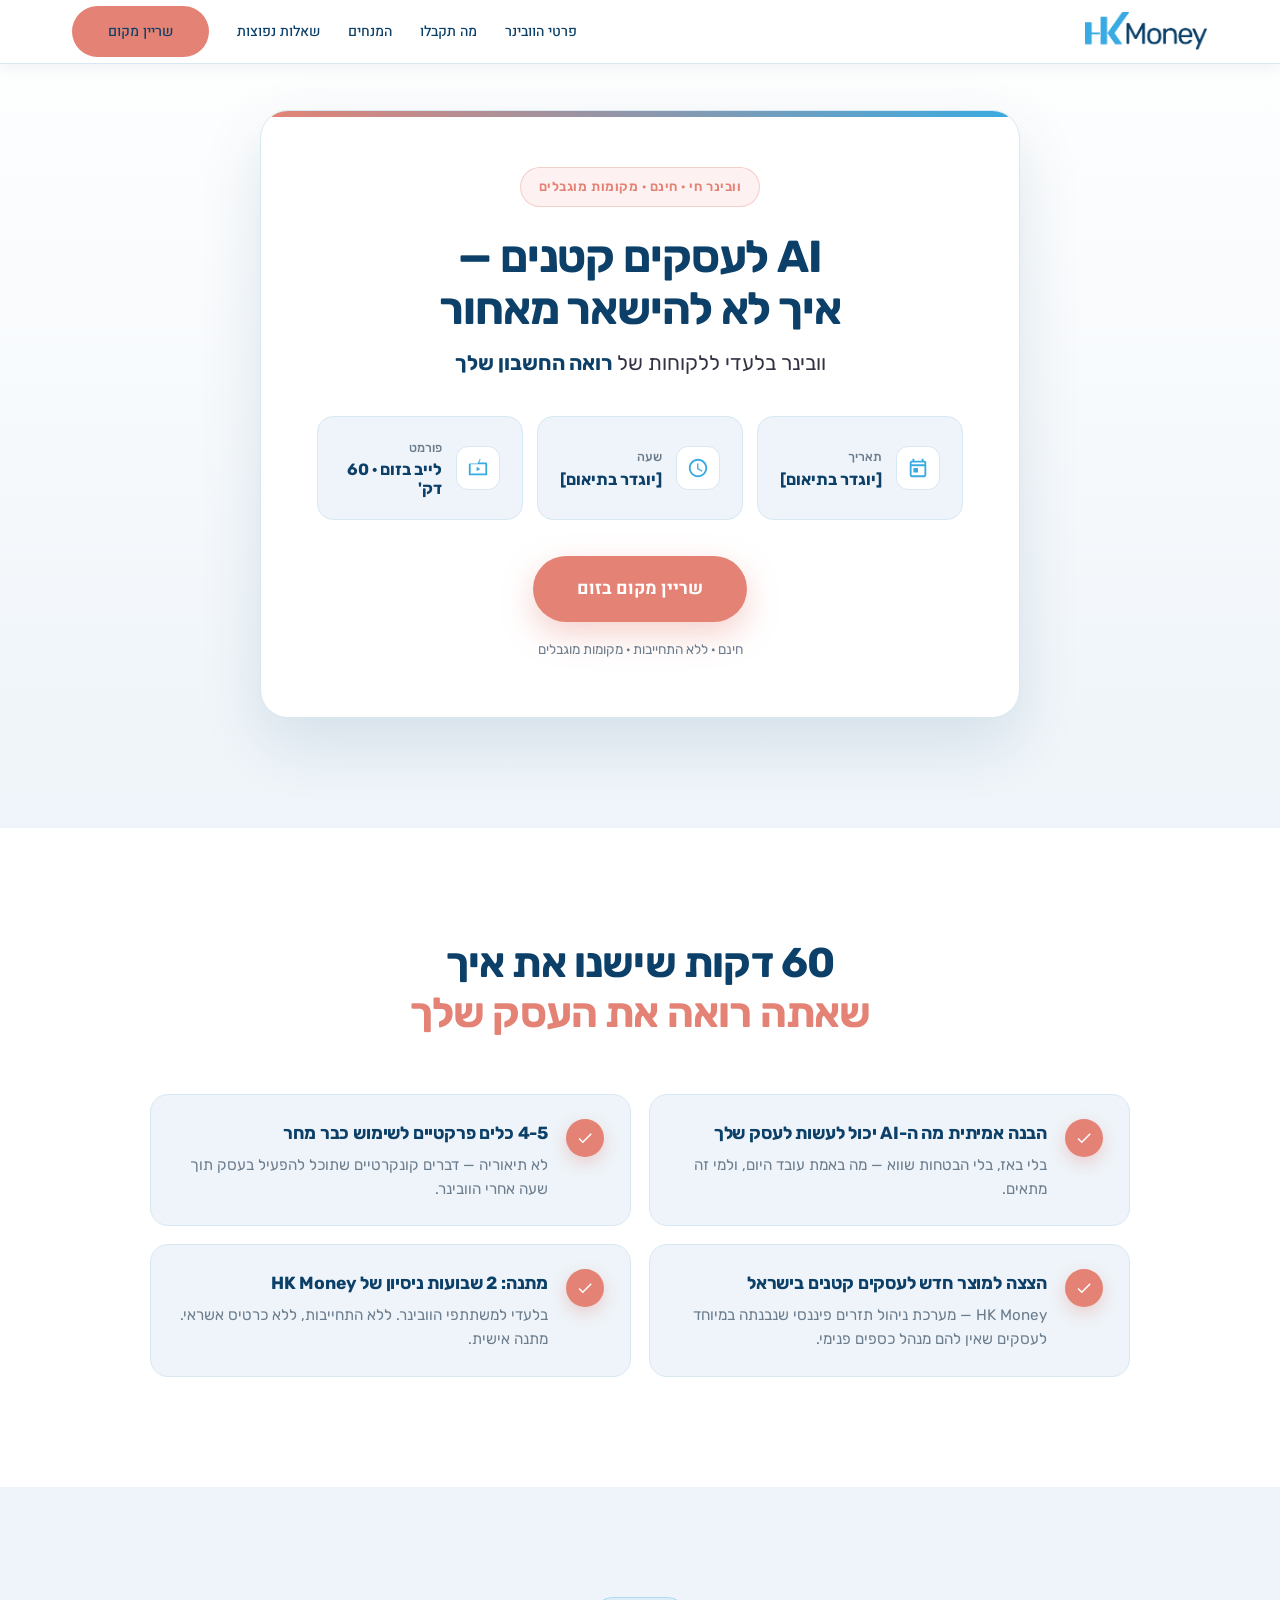
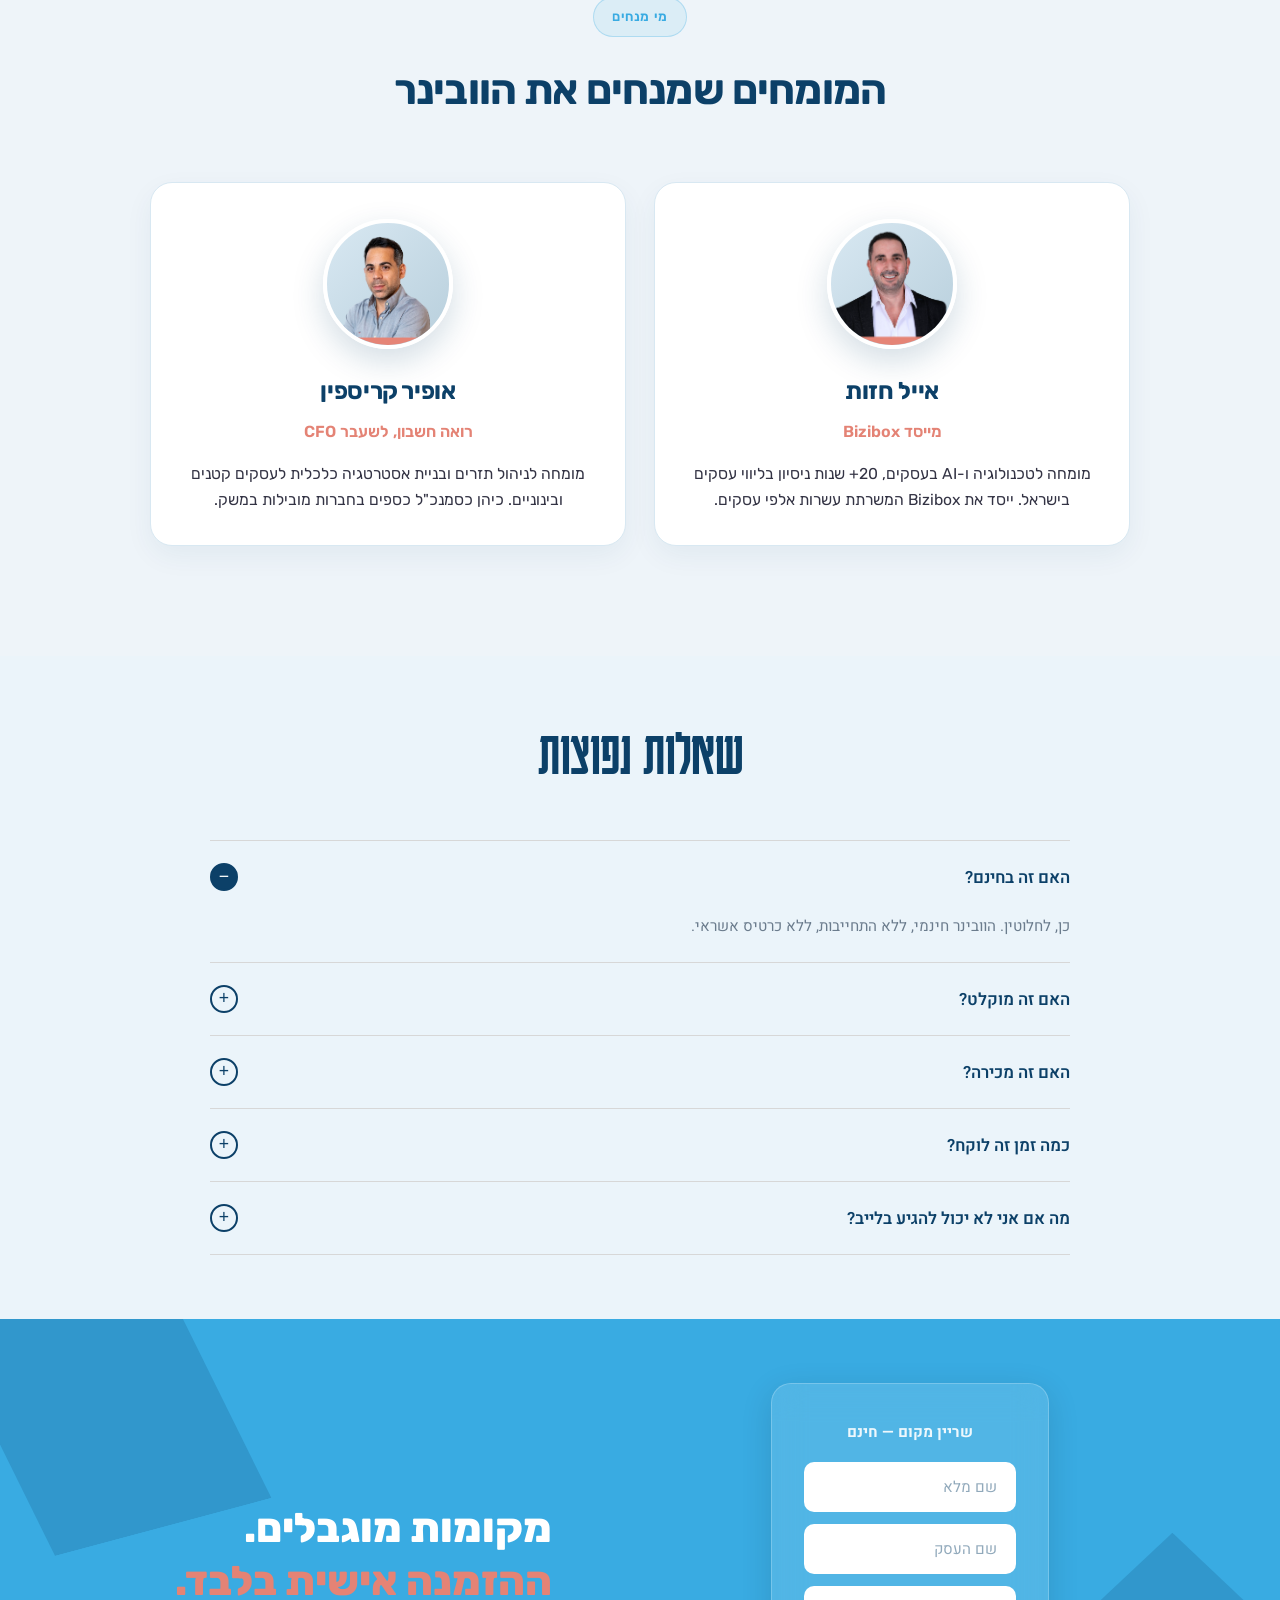
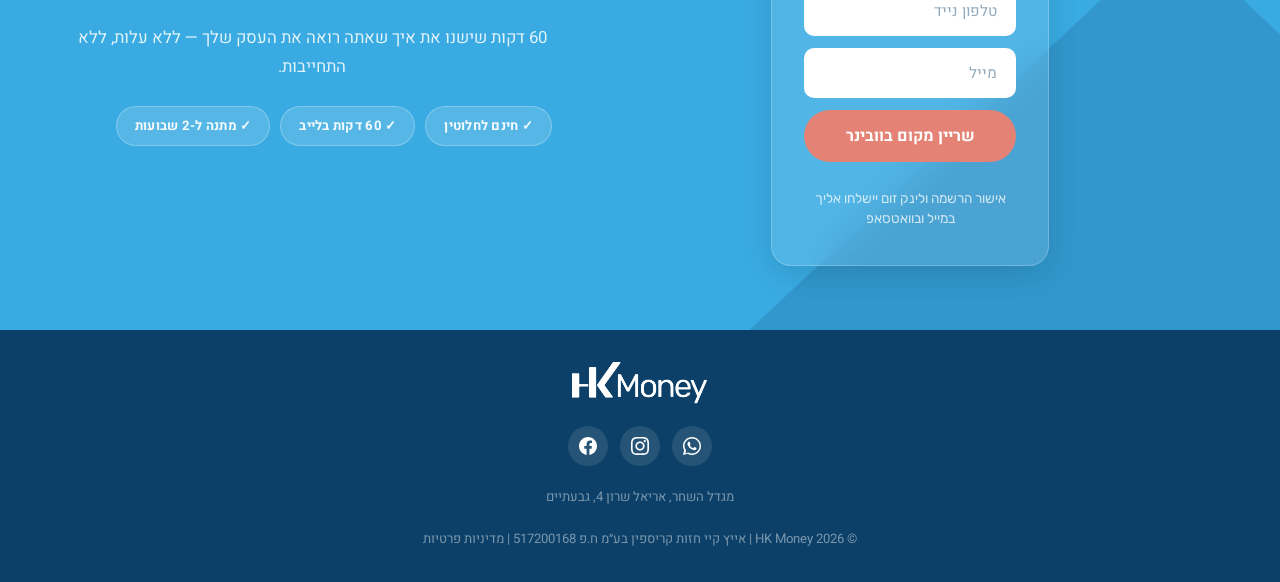
==== commit 6c92c128: "Pivot to webinar: rewrite partner-landing as personal invitation Elite Partner page (index.html): - " ====
--- a/partner-landing.html
+++ b/partner-landing.html
@@ -3,37 +3,35 @@
 <head>
   <meta charset="UTF-8" />
   <meta name="viewport" content="width=device-width, initial-scale=1.0" />
-  <title>HK Money AI – AI שמנהל לך את הכסף כל יום</title>
-  <meta name="description" content="שילוב מערכת AI ייעודית עם מנהל תזרים אישי ויועץ פיננסי – הכל בוואטסאפ, כל יום. תדע כמה כסף יהיה לך ביום שישי." />
+  <title>וובינר בלעדי — AI לעסקים קטנים | HK Money</title>
+  <meta name="description" content="60 דקות לייב עם אייל חזות (מייסד Bizibox) ואופיר קריספין. AI לעסקים קטנים — איך לא להישאר מאחור. וובינר בלעדי ללקוחות של רואה החשבון שלך." />
 
   <!-- Favicon -->
   <link rel="icon" type="image/png" sizes="64x64" href="assets/money-hk-icon.png" />
   <link rel="shortcut icon" href="assets/money-hk-icon.png" />
   <link rel="apple-touch-icon" href="assets/money-hk-icon.png" />
 
-  <!-- Open Graph / Social sharing -->
+  <!-- Open Graph -->
   <meta property="og:type" content="website" />
-  <meta property="og:title" content="HK Money AI – AI שמנהל לך את הכסף כל יום" />
-  <meta property="og:description" content="המחלקה הפיננסית ההיברידית הראשונה: ניהול תזרים אנושי, ליווי כלכלן אישי ומענה AI מיידי בוואטסאפ." />
+  <meta property="og:title" content="וובינר בלעדי — AI לעסקים קטנים" />
+  <meta property="og:description" content="60 דקות לייב עם אייל חזות ואופיר קריספין. וובינר חינמי בלעדי ללקוחות של רואה החשבון שלך." />
   <meta property="og:image" content="assets/money-hk-icon.png" />
   <meta name="twitter:card" content="summary_large_image" />
-  <meta name="twitter:title" content="HK Money AI – AI שמנהל לך את הכסף כל יום" />
-  <meta name="twitter:description" content="המחלקה הפיננסית ההיברידית הראשונה: ניהול תזרים אנושי, ליווי כלכלן אישי ומענה AI מיידי בוואטסאפ." />
 
   <link rel="preconnect" href="https://fonts.googleapis.com" />
   <link rel="preconnect" href="https://fonts.gstatic.com" crossorigin />
-  <link href="https://fonts.googleapis.com/css2?family=Heebo:wght@300;400;500;600;700;800;900&family=Karantina:wght@400;700&family=Rubik:wght@300;400;500;600;700&family=Open+Sans+Hebrew:wght@400;700&display=swap" rel="stylesheet" />
+  <link href="https://fonts.googleapis.com/css2?family=Heebo:wght@300;400;500;600;700;800;900&family=Karantina:wght@400;700&family=Rubik:wght@300;400;500;600;700&display=swap" rel="stylesheet" />
   <link rel="stylesheet" href="css/money.css" />
   <link rel="stylesheet" href="css/hk-money-ai.css?v=5" />
 
-  <!-- Partner-aware hero (only shown when ?ref=<key> matches partners-data.json).
-       Full-bleed split: photo on right (40%), text on left (60%), 75vh tall.
-       The accountant is the hero — HK Money is what they recommend. -->
   <style>
-    /* Force the [hidden] attribute to actually hide flex/grid sections —
-       without this, `display: flex` on .partner-hero would override it. */
+    /* Force [hidden] over flex/grid */
     [hidden] { display: none !important; }
 
+    /* ══════════════════════════════════════
+       PARTNER HERO — full-bleed split (photo + accountant invite)
+       Hidden by default. Revealed when ?ref=<key> matches.
+    ══════════════════════════════════════ */
     .partner-hero {
       background: #f8f9fa;
       min-height: 75vh;
@@ -45,11 +43,9 @@
     }
     .partner-hero__inner {
       display: flex;
-      flex-direction: row; /* RTL: first child (photo) lands on right */
+      flex-direction: row;
       width: 100%;
     }
-
-    /* Photo column — right 40% */
     .partner-hero__photo-wrap {
       flex: 0 0 40%;
       position: relative;
@@ -78,17 +74,13 @@
       z-index: 2;
       white-space: nowrap;
       letter-spacing: -.005em;
-      text-align: center;
-    }
-
-    /* Text column — left 60% */
+    }
     .partner-hero__text {
       flex: 1;
       display: flex;
       flex-direction: column;
       justify-content: center;
       padding: 64px 80px;
-      gap: 0;
       font-family: 'Rubik', sans-serif;
     }
     .partner-hero__label {
@@ -111,6 +103,19 @@
       font-weight: 400;
       margin: 12px 0 0;
     }
+    .partner-hero__credential {
+      display: inline-block;
+      vertical-align: middle;
+      margin-right: 8px;
+      padding: 5px 12px 6px;
+      font-size: .82rem;
+      font-weight: 700;
+      color: var(--white);
+      background: var(--salmon);
+      border-radius: 50px;
+      letter-spacing: -.005em;
+      box-shadow: 0 4px 14px rgba(228,131,117,.32);
+    }
     .partner-hero__quote {
       font-size: clamp(1.4rem, 2.3vw, 2.1rem);
       color: var(--navy);
@@ -119,79 +124,343 @@
       border-right: 3px solid var(--salmon);
       padding-right: 24px;
       margin: 36px 0 28px;
-      font-style: normal;
       letter-spacing: -.005em;
     }
-    .partner-hero__divider {
-      border: none;
-      border-top: 1px solid var(--border);
-      margin: 8px 0 18px;
-      width: 100%;
-    }
-    .partner-hero__intro-label {
-      font-size: 1rem;
+    /* Embedded webinar invite block — within the hero text column */
+    .partner-hero__invite {
+      background: rgba(57,171,226,.07);
+      border-right: 3px solid var(--blue);
+      padding: 22px 24px 24px;
+      border-radius: 14px;
+      margin: 28px 0 28px;
+    }
+    .partner-hero__invite-eyebrow {
+      font-size: .8rem;
+      font-weight: 600;
+      color: var(--blue);
+      letter-spacing: .04em;
+      margin: 0 0 8px;
+    }
+    .partner-hero__invite-title {
+      font-size: clamp(1.25rem, 2vw, 1.7rem);
+      font-weight: 700;
+      color: var(--navy);
+      line-height: 1.2;
+      letter-spacing: -.015em;
+      margin: 0 0 16px;
+    }
+    .partner-hero__invite-meta {
+      list-style: none;
+      padding: 0;
+      margin: 0;
+      display: flex;
+      flex-wrap: wrap;
+      gap: 18px;
+      font-size: .95rem;
+      color: var(--text);
+      font-weight: 500;
+    }
+    .partner-hero__invite-meta li {
+      display: inline-flex;
+      align-items: center;
+      gap: 8px;
+    }
+    .partner-hero__invite-meta svg {
+      width: 18px;
+      height: 18px;
+      color: var(--blue);
+      flex-shrink: 0;
+    }
+    .partner-hero__cta {
+      align-self: flex-start;
+      font-size: 1.1rem;
+      padding: 18px 44px;
+      box-shadow: 0 12px 32px rgba(228,131,117,.36);
+    }
+    .partner-hero__cta-note {
+      font-size: .82rem;
+      color: var(--muted);
+      margin: 12px 0 0;
+    }
+
+    /* When the partner-hero is active (?ref= matched), the standalone
+       webinar card is redundant — the invitation is now self-contained
+       at the top of the page. */
+    body.has-partner .webinar-card-section { display: none !important; }
+
+    /* ══════════════════════════════════════
+       WEBINAR CARD — the central offer
+    ══════════════════════════════════════ */
+    .webinar-card-section {
+      background: linear-gradient(180deg, var(--white) 0%, var(--off) 100%);
+      padding: clamp(72px, 10vw, 110px) 24px;
+      font-family: 'Rubik', sans-serif;
+    }
+    .webinar-card {
+      max-width: 760px;
+      margin: 0 auto;
+      background: var(--white);
+      border-radius: 28px;
+      padding: clamp(36px, 5vw, 56px);
+      box-shadow: 0 24px 64px rgba(12,64,104,.12);
+      border: 1px solid var(--border);
+      position: relative;
+      overflow: hidden;
+      text-align: center;
+    }
+    .webinar-card::before {
+      content: '';
+      position: absolute;
+      top: 0; left: 0; right: 0;
+      height: 6px;
+      background: linear-gradient(90deg, var(--salmon), var(--blue));
+    }
+    .webinar-card__tag {
+      display: inline-block;
+      font-size: .82rem;
+      font-weight: 600;
+      letter-spacing: .04em;
+      color: var(--salmon);
+      background: rgba(228,131,117,.1);
+      border: 1px solid rgba(228,131,117,.32);
+      padding: 8px 18px;
+      border-radius: 50px;
+      margin-bottom: 24px;
+    }
+    .webinar-card__title {
+      font-size: clamp(1.8rem, 4vw, 2.8rem);
+      font-weight: 700;
+      color: var(--navy);
+      letter-spacing: -.025em;
+      line-height: 1.15;
+      margin: 0 0 14px;
+    }
+    .webinar-card__subtitle {
+      font-size: clamp(1.05rem, 1.7vw, 1.3rem);
+      color: var(--text);
+      font-weight: 400;
+      margin: 0 0 36px;
+      line-height: 1.5;
+    }
+    .webinar-card__subtitle strong {
+      color: var(--navy);
+      font-weight: 700;
+    }
+    .webinar-card__details {
+      display: grid;
+      grid-template-columns: repeat(3, 1fr);
+      gap: 14px;
+      margin: 0 0 36px;
+      text-align: right;
+    }
+    .webinar-card__detail {
+      background: var(--off);
+      border: 1px solid var(--border);
+      border-radius: 16px;
+      padding: 20px 22px;
+      display: flex;
+      align-items: center;
+      gap: 14px;
+    }
+    .webinar-card__detail-icon {
+      width: 44px;
+      height: 44px;
+      border-radius: 12px;
+      background: var(--white);
+      display: flex;
+      align-items: center;
+      justify-content: center;
+      color: var(--blue);
+      flex-shrink: 0;
+      border: 1px solid var(--border);
+    }
+    .webinar-card__detail-icon svg { width: 22px; height: 22px; }
+    .webinar-card__detail-label {
+      font-size: .78rem;
       color: var(--muted);
       font-weight: 500;
-      margin-bottom: 8px;
-    }
-    .partner-hero__brand {
-      width: 200px;
-      height: auto;
+      margin: 0 0 2px;
+    }
+    .webinar-card__detail-value {
+      font-size: 1.02rem;
+      font-weight: 700;
+      color: var(--navy);
+      margin: 0;
+      line-height: 1.2;
+    }
+    .webinar-card__cta {
+      font-size: 1.1rem;
+      padding: 18px 44px;
+      box-shadow: 0 12px 32px rgba(228,131,117,.36);
+    }
+    .webinar-card__free-note {
       display: block;
-      margin: 0 0 24px;
-    }
-    .partner-hero__cta {
-      align-self: flex-start;
-      font-size: 1.05rem;
-      padding: 16px 36px;
-      box-shadow: 0 10px 28px rgba(228,131,117,.32);
-    }
-
-    /* Friendly note above submit button when ref present */
-    .partner-form-note {
+      font-size: .85rem;
+      color: var(--muted);
+      margin-top: 16px;
+    }
+
+    /* ══════════════════════════════════════
+       WEBINAR BENEFITS — "60 דקות שישנו..."
+    ══════════════════════════════════════ */
+    .webinar-benefits {
+      background: var(--white);
+      padding: clamp(72px, 10vw, 110px) 24px;
       font-family: 'Rubik', sans-serif;
-      font-size: .85rem;
-      color: rgba(255,255,255,.9);
+    }
+    .webinar-benefits__inner {
+      max-width: 980px;
+      margin: 0 auto;
+    }
+    .webinar-benefits__header {
       text-align: center;
-      margin: 4px 0 0;
-    }
-    .partner-form-note strong { color: var(--white); font-weight: 700; }
-
-    /* ── HERO without man image: center the WhatsApp chat ── */
-    .mn-hero__images--chat-only { position: relative; }
-    .mn-hero__images--chat-only .mn-hero__chat-wrap {
-      position: relative !important;
-      left: auto !important;
-      right: auto !important;
-      top: auto !important;
-      bottom: auto !important;
-      width: clamp(320px, 46%, 560px) !important;
-      height: auto !important;
-      margin: 0 auto !important;
-      box-shadow: -30px 28px 64px rgba(12,64,104,.18) !important;
-      border-radius: 16px !important;
-      overflow: hidden !important;
-    }
-    .mn-hero__images--chat-only .mn-hero__chat-img {
-      width: 100% !important;
-      height: auto !important;
-      object-fit: contain !important;
-      object-position: center !important;
-      opacity: 1 !important;
-    }
-    @media (max-width: 768px) {
-      .mn-hero__images--chat-only .mn-hero__chat-wrap {
-        width: clamp(280px, 88%, 460px) !important;
-      }
-    }
-
-    /* ══════════════════════════════════
-       NARRATIVE SECTION 2.1 — Bridge
-       (between partner-hero and mn-hero)
-    ══════════════════════════════════ */
+      margin-bottom: 56px;
+    }
+    .webinar-benefits__title {
+      font-size: clamp(1.8rem, 3.6vw, 2.6rem);
+      font-weight: 700;
+      color: var(--navy);
+      letter-spacing: -.02em;
+      line-height: 1.2;
+      margin: 0;
+    }
+    .webinar-benefits__title .accent { color: var(--salmon); }
+    .webinar-benefits__list {
+      display: grid;
+      grid-template-columns: repeat(2, 1fr);
+      gap: 18px;
+    }
+    .webinar-benefit {
+      display: flex;
+      gap: 18px;
+      padding: 24px 26px;
+      background: var(--off);
+      border: 1px solid var(--border);
+      border-radius: 18px;
+      align-items: flex-start;
+      transition: transform .2s, box-shadow .2s;
+    }
+    .webinar-benefit:hover {
+      transform: translateY(-2px);
+      box-shadow: 0 10px 28px rgba(12,64,104,.08);
+    }
+    .webinar-benefit__check {
+      width: 38px;
+      height: 38px;
+      border-radius: 50%;
+      background: var(--salmon);
+      color: var(--white);
+      display: flex;
+      align-items: center;
+      justify-content: center;
+      flex-shrink: 0;
+      box-shadow: 0 6px 16px rgba(228,131,117,.32);
+    }
+    .webinar-benefit__check svg { width: 18px; height: 18px; }
+    .webinar-benefit__body {
+      flex: 1;
+    }
+    .webinar-benefit__title {
+      font-size: 1.1rem;
+      font-weight: 700;
+      color: var(--navy);
+      margin: 0 0 4px;
+      letter-spacing: -.01em;
+    }
+    .webinar-benefit__text {
+      font-size: .95rem;
+      color: var(--muted);
+      line-height: 1.6;
+      margin: 0;
+    }
+
+    /* ══════════════════════════════════════
+       HOSTS — Eyal & Ofir
+    ══════════════════════════════════════ */
+    .webinar-hosts {
+      background: var(--off);
+      padding: clamp(72px, 10vw, 110px) 24px;
+      font-family: 'Rubik', sans-serif;
+    }
+    .webinar-hosts__inner {
+      max-width: 980px;
+      margin: 0 auto;
+    }
+    .webinar-hosts__header {
+      text-align: center;
+      margin-bottom: 56px;
+    }
+    .webinar-hosts__label {
+      display: inline-block;
+      font-size: .82rem;
+      font-weight: 600;
+      letter-spacing: .04em;
+      color: var(--blue);
+      background: rgba(57,171,226,.1);
+      border: 1px solid rgba(57,171,226,.28);
+      padding: 8px 18px;
+      border-radius: 50px;
+      margin-bottom: 18px;
+    }
+    .webinar-hosts__title {
+      font-size: clamp(1.8rem, 3.6vw, 2.6rem);
+      font-weight: 700;
+      color: var(--navy);
+      letter-spacing: -.02em;
+      margin: 0;
+    }
+    .webinar-hosts__grid {
+      display: grid;
+      grid-template-columns: repeat(2, 1fr);
+      gap: 28px;
+    }
+    .webinar-host {
+      background: var(--white);
+      border-radius: 22px;
+      padding: 36px 32px 32px;
+      border: 1px solid var(--border);
+      box-shadow: 0 10px 28px rgba(12,64,104,.06);
+      text-align: center;
+      transition: transform .25s;
+    }
+    .webinar-host:hover { transform: translateY(-4px); }
+    .webinar-host__photo {
+      width: 130px;
+      height: 130px;
+      border-radius: 50%;
+      object-fit: cover;
+      margin: 0 auto 22px;
+      display: block;
+      background: linear-gradient(135deg, #d8e8f2, #b8cfdc);
+      border: 4px solid var(--white);
+      box-shadow: 0 12px 32px rgba(12,64,104,.18);
+    }
+    .webinar-host__name {
+      font-size: 1.5rem;
+      font-weight: 700;
+      color: var(--navy);
+      margin: 0 0 6px;
+      letter-spacing: -.015em;
+    }
+    .webinar-host__role {
+      font-size: 1rem;
+      font-weight: 600;
+      color: var(--salmon);
+      margin: 0 0 16px;
+    }
+    .webinar-host__bio {
+      font-size: .98rem;
+      color: var(--text);
+      line-height: 1.65;
+      margin: 0;
+    }
+
+    /* ══════════════════════════════════════
+       PARTNER BRIDGE — "למה X שלח אותך לכאן"
+    ══════════════════════════════════════ */
     .partner-bridge {
       background: var(--white);
-      padding: clamp(72px, 10vw, 120px) 24px;
+      padding: clamp(72px, 10vw, 110px) 24px;
       text-align: center;
       font-family: 'Rubik', sans-serif;
     }
@@ -218,19 +487,16 @@
       font-weight: 400;
       letter-spacing: -.005em;
     }
-    .partner-bridge__body p {
-      margin: 0 0 1.2em;
-    }
+    .partner-bridge__body p { margin: 0 0 1.2em; }
     .partner-bridge__body p:last-child { margin-bottom: 0; }
     .partner-bridge__highlight {
       color: var(--salmon);
       font-weight: 600;
     }
 
-    /* ══════════════════════════════════
-       NARRATIVE SECTION 2.2 — Mid quote
-       (between ai-trio and mn-features)
-    ══════════════════════════════════ */
+    /* ══════════════════════════════════════
+       PARTNER MID-QUOTE — second personal touch from accountant
+    ══════════════════════════════════════ */
     .partner-midquote {
       background: var(--off);
       padding: clamp(72px, 9vw, 100px) 24px;
@@ -273,113 +539,50 @@
       color: var(--navy);
       font-weight: 700;
     }
-    @media (max-width: 768px) {
-      .partner-midquote__inner {
-        flex-direction: column;
-        text-align: center;
-        gap: 24px;
-      }
-      .partner-midquote__photo { width: 104px; height: 104px; }
-    }
-
-    /* ══════════════════════════════════
-       NARRATIVE SECTION 2.3 — Summary CTA
-       (between FAQ and mn-contact form)
-    ══════════════════════════════════ */
-    .partner-summary {
-      background: linear-gradient(180deg, var(--white) 0%, var(--off) 100%);
-      padding: clamp(72px, 9vw, 100px) 24px;
+    .partner-midquote__badge {
+      display: inline-block;
+      vertical-align: middle;
+      margin-right: 6px;
+      padding: 3px 10px 4px;
+      font-size: .72rem;
+      font-weight: 700;
+      color: var(--white);
+      background: var(--salmon);
+      border-radius: 50px;
+      letter-spacing: -.005em;
+    }
+
+    /* ══════════════════════════════════════
+       FORM NOTE — small "הופנית על ידי X" above submit
+    ══════════════════════════════════════ */
+    .partner-form-note {
+      font-family: 'Rubik', sans-serif;
+      font-size: .85rem;
+      color: rgba(255,255,255,.9);
       text-align: center;
+      margin: 4px 0 0;
+    }
+    .partner-form-note strong { color: var(--white); font-weight: 700; }
+
+    /* Small note below the submit button */
+    .webinar-form-confirm {
       font-family: 'Rubik', sans-serif;
-    }
-    .partner-summary__inner {
-      max-width: 760px;
-      margin: 0 auto;
-    }
-    .partner-summary__photo {
-      width: 88px;
-      height: 88px;
-      border-radius: 50%;
-      object-fit: cover;
-      background: linear-gradient(135deg, #d8e8f2, #b8cfdc);
-      border: 4px solid var(--white);
-      box-shadow: 0 10px 26px rgba(12,64,104,.18);
-      margin: 0 auto 24px;
-      display: block;
-    }
-    .partner-summary__headline {
-      font-size: clamp(1.8rem, 3.6vw, 2.8rem);
-      color: var(--navy);
-      font-weight: 700;
-      line-height: 1.2;
-      letter-spacing: -.02em;
-      margin: 0 0 14px;
-    }
-    .partner-summary__headline strong {
-      color: var(--salmon);
-      font-weight: 700;
-    }
-    .partner-summary__signature {
-      font-size: 1rem;
-      color: var(--muted);
-      margin: 0 0 36px;
-    }
-    .partner-summary__signature strong {
-      color: var(--navy);
-      font-weight: 700;
-    }
-    .partner-summary__cta {
-      font-size: 1.05rem;
-      padding: 16px 40px;
-      box-shadow: 0 10px 28px rgba(228,131,117,.32);
-    }
-
-    /* ══════════════════════════════════
-       PARTNER-MODE OVERRIDES
-       Only apply when JS has confirmed a valid ?ref= and added the
-       .has-partner class to <body>. Smooths the visual flow when the
-       partner narrative is on top of the original hak.co.il content.
-    ══════════════════════════════════ */
-
-    /* The "HK.AI מציגה" lead-in feels like a fresh page start after the
-       partner bridge — hide it so the bridge transitions smoothly into
-       the headline. */
-    body.has-partner .mn-hero__logo-block { display: none !important; }
-
-    /* "איך זה עובד ביומיום" was navy/dark in the original — flip to white
-       so the rhythm stays light and the salmon accents do the heavy
-       lifting in this partner-narrated flow. */
-    body.has-partner .mn-features {
-      background: var(--white) !important;
-    }
-    body.has-partner .mn-features .mn-section-title {
-      color: var(--navy) !important;
-    }
-    body.has-partner .mn-features .ai-section-divider-title,
-    body.has-partner .mn-features .ai-section-divider-title--light {
-      color: var(--blue) !important;
-    }
-    body.has-partner .mn-features .ai-section-divider-title::before,
-    body.has-partner .mn-features .ai-section-divider-title::after,
-    body.has-partner .mn-features .ai-section-divider-title--light::before,
-    body.has-partner .mn-features .ai-section-divider-title--light::after {
-      background: var(--blue) !important;
-      opacity: .35 !important;
-    }
-    body.has-partner .ai-how-step {
-      background: var(--off) !important;
-      border: 1px solid var(--border) !important;
-    }
-    body.has-partner .ai-how-step h3 { color: var(--navy) !important; }
-    body.has-partner .ai-how-step p { color: var(--muted) !important; }
-
-    /* Tablet (≤ 1024px) — narrower padding */
+      font-size: .85rem;
+      color: rgba(255,255,255,.75);
+      text-align: center;
+      margin: 14px 0 0;
+      line-height: 1.5;
+    }
+
+    /* ══════════════════════════════════════
+       RESPONSIVE
+    ══════════════════════════════════════ */
     @media (max-width: 1024px) {
       .partner-hero__text { padding: 56px 48px; }
       .partner-hero__photo-wrap { flex: 0 0 42%; }
-    }
-
-    /* Mobile (≤ 768px) — vertical stack, photo on top */
+      .webinar-card__details { grid-template-columns: 1fr; }
+    }
+
     @media (max-width: 768px) {
       .partner-hero {
         min-height: auto;
@@ -392,17 +595,30 @@
         min-height: 50vh;
         width: 100%;
       }
-      .partner-hero__text {
-        padding: 36px 24px 44px;
-      }
+      .partner-hero__text { padding: 36px 24px 44px; }
       .partner-hero__name { font-size: clamp(2.1rem, 9vw, 3rem); }
       .partner-hero__role { font-size: 1.15rem; }
       .partner-hero__quote {
         font-size: clamp(1.2rem, 4.5vw, 1.5rem);
         padding-right: 16px;
-        margin: 28px 0 22px;
+        margin: 24px 0 20px;
       }
-      .partner-hero__brand { height: 44px; }
+      .partner-hero__invite {
+        padding: 18px 18px 20px;
+        margin: 22px 0 24px;
+      }
+      .partner-hero__invite-title { font-size: 1.15rem; }
+      .partner-hero__invite-meta {
+        flex-direction: column;
+        gap: 10px;
+        font-size: .9rem;
+      }
+      .partner-hero__cta {
+        align-self: stretch;
+        text-align: center;
+        font-size: 1rem;
+        padding: 16px 32px;
+      }
       .partner-hero__placeholder-badge {
         top: 20px;
         padding: 12px 22px;
@@ -412,6 +628,23 @@
         text-align: center;
         line-height: 1.4;
       }
+
+      .webinar-card { padding: 32px 26px; border-radius: 22px; }
+      .webinar-card__details { grid-template-columns: 1fr; gap: 12px; }
+      .webinar-card__cta { font-size: 1rem; padding: 16px 36px; }
+
+      .webinar-benefits__list { grid-template-columns: 1fr; gap: 14px; }
+
+      .webinar-hosts__grid { grid-template-columns: 1fr; gap: 18px; }
+      .webinar-host { padding: 28px 24px 26px; }
+      .webinar-host__photo { width: 110px; height: 110px; }
+
+      .partner-midquote__inner {
+        flex-direction: column;
+        text-align: center;
+        gap: 24px;
+      }
+      .partner-midquote__photo { width: 104px; height: 104px; }
     }
   </style>
 </head>
@@ -422,15 +655,14 @@
     <div class="mn-wrap">
       <nav class="mn-nav">
         <a href="#" class="mn-logo">
-          <img src="assets/hkmoneylogo.png" alt="HK Money AI" class="mn-logo__img" />
+          <img src="assets/hkmoneylogo.png" alt="HK Money" class="mn-logo__img" />
         </a>
         <ul class="mn-nav__links" id="mn-nav-links">
-          <li><a href="#trio">מה זה HK Money?</a></li>
-          <li><a href="#how">איך זה עובד?</a></li>
-          <li><a href="#demo">ככה זה נראה</a></li>
-          <li><a href="#testimonials">מה אומרים עלינו</a></li>
-          <li><a href="https://studio.hak.co.il" target="_blank">מערכת היועצים</a></li>
-          <li><a href="#contact" class="mn-btn mn-btn--salmon mn-nav__cta">אני רוצה ליווי כזה</a></li>
+          <li><a href="#webinar">פרטי הוובינר</a></li>
+          <li><a href="#benefits">מה תקבלו</a></li>
+          <li><a href="#hosts">המנחים</a></li>
+          <li><a href="#faq">שאלות נפוצות</a></li>
+          <li><a href="#contact" class="mn-btn mn-btn--salmon mn-nav__cta">שריין מקום</a></li>
         </ul>
         <button class="mn-nav__toggle" id="mn-toggle" aria-label="תפריט">
           <span></span><span></span><span></span>
@@ -440,9 +672,10 @@
   </header>
 
   <!-- ══════════════════════════════════
-       PARTNER HERO — heroic full-bleed section before hak.co.il's own Hero.
-       Populated by JS only when ?ref=<key> matches partners-data.json.
-       Hidden by default.
+       PARTNER HERO — full invitation card.
+       Photo + accountant intro + webinar details + register CTA, all in
+       one above-the-fold experience. Feels like a personal invitation.
+       Hidden by default. Revealed by JS only when ?ref=<key> matches.
   ══════════════════════════════════ -->
   <section class="partner-hero" id="partner-hero" hidden>
     <div class="partner-hero__inner">
@@ -451,663 +684,280 @@
         <img src="" alt="" class="partner-hero__photo" id="partner-hero-photo" />
       </div>
       <div class="partner-hero__text">
-        <span class="partner-hero__label">מומלץ על ידי</span>
+        <span class="partner-hero__label">מזמין אותך לוובינר</span>
         <h1 class="partner-hero__name" id="partner-hero-name"></h1>
-        <p class="partner-hero__role" id="partner-hero-role"></p>
+        <p class="partner-hero__role"><span id="partner-hero-role"></span> <span class="partner-hero__credential">HK Elite Partner</span></p>
         <blockquote class="partner-hero__quote" id="partner-hero-quote"></blockquote>
-        <hr class="partner-hero__divider" />
-        <span class="partner-hero__intro-label">ממליץ לך להכיר:</span>
-        <img src="assets/hkmoneylogo.png" alt="HK Money" class="partner-hero__brand" />
-        <a href="#home" class="mn-btn mn-btn--salmon partner-hero__cta">תראה למה ←</a>
+
+        <div class="partner-hero__invite">
+          <p class="partner-hero__invite-eyebrow">פרטי הוובינר</p>
+          <h2 class="partner-hero__invite-title">AI לעסקים קטנים — איך לא להישאר מאחור</h2>
+          <ul class="partner-hero__invite-meta">
+            <li>
+              <svg viewBox="0 0 24 24" fill="currentColor"><path d="M19 4h-1V2h-2v2H8V2H6v2H5a2 2 0 0 0-2 2v14a2 2 0 0 0 2 2h14a2 2 0 0 0 2-2V6a2 2 0 0 0-2-2zm0 16H5V10h14v10zM5 8V6h14v2H5z"/></svg>
+              <span>[תאריך]</span>
+            </li>
+            <li>
+              <svg viewBox="0 0 24 24" fill="currentColor"><path d="M12 2C6.5 2 2 6.5 2 12s4.5 10 10 10 10-4.5 10-10S17.5 2 12 2zm0 18c-4.4 0-8-3.6-8-8s3.6-8 8-8 8 3.6 8 8-3.6 8-8 8zm.5-13H11v6l5.2 3.2.8-1.3-4.5-2.7V7z"/></svg>
+              <span>[שעה]</span>
+            </li>
+            <li>
+              <svg viewBox="0 0 24 24" fill="currentColor"><path d="M21 6h-7.6l1.4-3.6L14.1 2 11.5 7H3a1 1 0 0 0-1 1v11a1 1 0 0 0 1 1h18a1 1 0 0 0 1-1V7a1 1 0 0 0-1-1zm-1 12H4V8h16v10z"/><path d="M14.5 13l-4 2.5v-5z"/></svg>
+              <span>זום · 60 דק'</span>
+            </li>
+          </ul>
+        </div>
+
+        <a href="#contact" class="mn-btn mn-btn--salmon partner-hero__cta">שריין מקום בזום</a>
+        <p class="partner-hero__cta-note">חינם · מקומות מוגבלים</p>
       </div>
     </div>
   </section>
 
   <!-- ══════════════════════════════════
-       NARRATIVE 2.1 — BRIDGE
+       WEBINAR CARD — date, time, format, register CTA
+  ══════════════════════════════════ -->
+  <section class="webinar-card-section" id="webinar">
+    <div class="webinar-card">
+      <span class="webinar-card__tag">וובינר חי · חינם · מקומות מוגבלים</span>
+      <h2 class="webinar-card__title">
+        AI לעסקים קטנים —<br/>
+        איך לא להישאר מאחור
+      </h2>
+      <p class="webinar-card__subtitle">
+        וובינר בלעדי ללקוחות של <strong id="webinar-partner-name">רואה החשבון שלך</strong>
+      </p>
+
+      <div class="webinar-card__details">
+        <div class="webinar-card__detail">
+          <div class="webinar-card__detail-icon">
+            <svg viewBox="0 0 24 24" fill="currentColor"><path d="M19 4h-1V2h-2v2H8V2H6v2H5a2 2 0 0 0-2 2v14a2 2 0 0 0 2 2h14a2 2 0 0 0 2-2V6a2 2 0 0 0-2-2zm0 16H5V10h14v10zM5 8V6h14v2H5zm2 4h5v5H7v-5z"/></svg>
+          </div>
+          <div>
+            <p class="webinar-card__detail-label">תאריך</p>
+            <p class="webinar-card__detail-value">[יוגדר בתיאום]</p>
+          </div>
+        </div>
+        <div class="webinar-card__detail">
+          <div class="webinar-card__detail-icon">
+            <svg viewBox="0 0 24 24" fill="currentColor"><path d="M12 2C6.5 2 2 6.5 2 12s4.5 10 10 10 10-4.5 10-10S17.5 2 12 2zm0 18c-4.4 0-8-3.6-8-8s3.6-8 8-8 8 3.6 8 8-3.6 8-8 8zm.5-13H11v6l5.2 3.2.8-1.3-4.5-2.7V7z"/></svg>
+          </div>
+          <div>
+            <p class="webinar-card__detail-label">שעה</p>
+            <p class="webinar-card__detail-value">[יוגדר בתיאום]</p>
+          </div>
+        </div>
+        <div class="webinar-card__detail">
+          <div class="webinar-card__detail-icon">
+            <svg viewBox="0 0 24 24" fill="currentColor"><path d="M21 6h-7.6l1.4-3.6L14.1 2 11.5 7H3a1 1 0 0 0-1 1v11a1 1 0 0 0 1 1h18a1 1 0 0 0 1-1V7a1 1 0 0 0-1-1zm-1 12H4V8h16v10z"/><path d="M14.5 13l-4 2.5v-5z"/></svg>
+          </div>
+          <div>
+            <p class="webinar-card__detail-label">פורמט</p>
+            <p class="webinar-card__detail-value">לייב בזום · 60 דק'</p>
+          </div>
+        </div>
+      </div>
+
+      <a href="#contact" class="mn-btn mn-btn--salmon webinar-card__cta">שריין מקום בזום</a>
+      <span class="webinar-card__free-note">חינם · ללא התחייבות · מקומות מוגבלים</span>
+    </div>
+  </section>
+
+  <!-- ══════════════════════════════════
+       WEBINAR BENEFITS — what you'll get
+  ══════════════════════════════════ -->
+  <section class="webinar-benefits" id="benefits">
+    <div class="webinar-benefits__inner">
+      <div class="webinar-benefits__header">
+        <h2 class="webinar-benefits__title">
+          60 דקות שישנו את איך<br/>
+          <span class="accent">שאתה רואה את העסק שלך</span>
+        </h2>
+      </div>
+
+      <div class="webinar-benefits__list">
+        <div class="webinar-benefit">
+          <div class="webinar-benefit__check"><svg viewBox="0 0 24 24" fill="currentColor"><path d="M9 16.17 4.83 12l-1.42 1.41L9 19 21 7l-1.41-1.41L9 16.17z"/></svg></div>
+          <div class="webinar-benefit__body">
+            <h3 class="webinar-benefit__title">הבנה אמיתית מה ה-AI יכול לעשות לעסק שלך</h3>
+            <p class="webinar-benefit__text">בלי באז, בלי הבטחות שווא — מה באמת עובד היום, ולמי זה מתאים.</p>
+          </div>
+        </div>
+
+        <div class="webinar-benefit">
+          <div class="webinar-benefit__check"><svg viewBox="0 0 24 24" fill="currentColor"><path d="M9 16.17 4.83 12l-1.42 1.41L9 19 21 7l-1.41-1.41L9 16.17z"/></svg></div>
+          <div class="webinar-benefit__body">
+            <h3 class="webinar-benefit__title">4-5 כלים פרקטיים לשימוש כבר מחר</h3>
+            <p class="webinar-benefit__text">לא תיאוריה — דברים קונקרטיים שתוכל להפעיל בעסק תוך שעה אחרי הוובינר.</p>
+          </div>
+        </div>
+
+        <div class="webinar-benefit">
+          <div class="webinar-benefit__check"><svg viewBox="0 0 24 24" fill="currentColor"><path d="M9 16.17 4.83 12l-1.42 1.41L9 19 21 7l-1.41-1.41L9 16.17z"/></svg></div>
+          <div class="webinar-benefit__body">
+            <h3 class="webinar-benefit__title">הצצה למוצר חדש לעסקים קטנים בישראל</h3>
+            <p class="webinar-benefit__text">HK Money — מערכת ניהול תזרים פיננסי שנבנתה במיוחד לעסקים שאין להם מנהל כספים פנימי.</p>
+          </div>
+        </div>
+
+        <div class="webinar-benefit">
+          <div class="webinar-benefit__check"><svg viewBox="0 0 24 24" fill="currentColor"><path d="M9 16.17 4.83 12l-1.42 1.41L9 19 21 7l-1.41-1.41L9 16.17z"/></svg></div>
+          <div class="webinar-benefit__body">
+            <h3 class="webinar-benefit__title">מתנה: 2 שבועות ניסיון של HK Money</h3>
+            <p class="webinar-benefit__text">בלעדי למשתתפי הוובינר. ללא התחייבות, ללא כרטיס אשראי. מתנה אישית.</p>
+          </div>
+        </div>
+      </div>
+    </div>
+  </section>
+
+  <!-- ══════════════════════════════════
+       HOSTS — Eyal & Ofir
+  ══════════════════════════════════ -->
+  <section class="webinar-hosts" id="hosts">
+    <div class="webinar-hosts__inner">
+      <div class="webinar-hosts__header">
+        <span class="webinar-hosts__label">מי מנחים</span>
+        <h2 class="webinar-hosts__title">המומחים שמנחים את הוובינר</h2>
+      </div>
+
+      <div class="webinar-hosts__grid">
+        <div class="webinar-host">
+          <img src="assets/eyal3.png" alt="אייל חזות" class="webinar-host__photo" />
+          <h3 class="webinar-host__name">אייל חזות</h3>
+          <p class="webinar-host__role">מייסד Bizibox</p>
+          <p class="webinar-host__bio">מומחה לטכנולוגיה ו-AI בעסקים, 20+ שנות ניסיון בליווי עסקים בישראל. ייסד את Bizibox המשרתת עשרות אלפי עסקים.</p>
+        </div>
+
+        <div class="webinar-host">
+          <img src="assets/ofir3.png" alt="אופיר קריספין" class="webinar-host__photo" />
+          <h3 class="webinar-host__name">אופיר קריספין</h3>
+          <p class="webinar-host__role">רואה חשבון, לשעבר CFO</p>
+          <p class="webinar-host__bio">מומחה לניהול תזרים ובניית אסטרטגיה כלכלית לעסקים קטנים ובינוניים. כיהן כסמנכ"ל כספים בחברות מובילות במשק.</p>
+        </div>
+      </div>
+    </div>
+  </section>
+
+  <!-- ══════════════════════════════════
+       PARTNER BRIDGE — "למה X שלח אותך לכאן?"
        Hidden by default. Revealed by JS only when ?ref=<key> matches.
   ══════════════════════════════════ -->
   <section class="partner-bridge" id="partner-bridge" hidden>
     <div class="partner-bridge__inner">
       <span class="partner-bridge__label">למה <span data-partner-firstname></span> שלח אותך לכאן?</span>
       <div class="partner-bridge__body">
-        <p>רואה חשבון מסתכל אחורה — מה היה.<br/>דוחות, מס, רגולציה. זה התפקיד שלו.</p>
-        <p><span class="partner-bridge__highlight">אבל מי מסתכל על הכסף שלך קדימה?</span><br/>מי יודע מה יקרה לחשבון שלך בעוד שבועיים?</p>
-        <p>זה בדיוק מה שאנחנו עושים.</p>
+        <p>רואה חשבון של היום הוא גם איש טכנולוגיה.</p>
+        <p><span data-partner-firstname></span> לא הסתפק במסים ודוחות — הוא בחר להזמין אותך לחוויה שתפתח לך עיניים על העתיד של ניהול עסק קטן.</p>
+        <p><span class="partner-bridge__highlight">לא כל רואה חשבון מארח וובינר כזה. <span data-partner-firstname></span> כן.</span></p>
       </div>
     </div>
   </section>
 
   <!-- ══════════════════════════════════
-       HERO
-  ══════════════════════════════════ -->
-  <section class="mn-hero" id="home">
-    <div class="mn-hero__bg-wrap">
-      <img src="assets/money-bg.jpg" alt="" class="mn-hero__bg-img" />
-    </div>
-    <div class="mn-hero__white-bottom"></div>
-    <div class="mn-hero__inner">
-      <div class="mn-hero__logo-block">
-        <img src="assets/hkai.png" alt="HK.AI מציגה: HK Money" class="mn-hero__logo-img" />
-      </div>
-      <h1 class="mn-hero__headline">
-        ליווי פיננסי שבאמת שולט על <span class="mn-hero__accent">התזרים שלך</span><br/>
-        בעזרת מנהל תזרים אישי, יועץ פיננסי<br/>
-        ומערכת AI שעונה על כל שאלה.
-      </h1>
-      <a href="#contact" class="mn-btn mn-btn--salmon mn-hero__cta">אני רוצה ליווי כזה</a>
-      <div class="mn-hero__images mn-hero__images--chat-only">
-        <div class="mn-hero__chat-wrap">
-          <img src="assets/whats1.png" alt="AI תזרים בוואטסאפ" class="mn-hero__chat-img" />
-        </div>
-      </div>
-    </div>
-  </section>
-
-  <!-- ══════════════════════════════════
-       PROBLEM
-  ══════════════════════════════════ -->
-  <section class="ai-problem">
-    <div class="mn-wrap">
-      <div class="ai-problem__header">
-        <div class="ai-section-divider-title">הבעיה שכולם מכירים</div>
-        <h2 class="mn-section-title mn-section-title--center">
-          הדוחות של רואה החשבון שלך נראים טוב<br/>
-          <span class="mn-accent-salmon">אבל הבנק מספר סיפור אחר.</span>
-        </h2>
-      </div>
-      <div class="ai-problem__list">
-
-        <div class="ai-problem__item">
-          <span class="ai-problem__item-num">01</span>
-          <div class="ai-problem__item-body">
-            <h3 class="ai-problem__item-title">חוסר וודאות</h3>
-            <p class="ai-problem__item-sub">אתה לא באמת יודע איך ייראה החשבון בעוד כמה ימים וכמה כסף יישאר בסוף החודש.</p>
-          </div>
-        </div>
-
-        <div class="ai-problem__item">
-          <span class="ai-problem__item-num">02</span>
-          <div class="ai-problem__item-body">
-            <h3 class="ai-problem__item-title">כסף יוצא לפני שנכנס</h3>
-            <p class="ai-problem__item-sub">ספקים, משכורות והתחייבויות — וההכנסות מגיעות מאוחר יותר, ואז נוצר לחץ תמידי על הבנק.</p>
-          </div>
-        </div>
-
-        <div class="ai-problem__item">
-          <span class="ai-problem__item-num">03</span>
-          <div class="ai-problem__item-body">
-            <h3 class="ai-problem__item-title">חריגות שמתגלות בדיעבד</h3>
-            <p class="ai-problem__item-sub">כשהשליטה מגיעה מאוחר מדי — העלות היא ריביות יקרות, פגיעה בדירוג האשראי וכאב ראש אחד גדול.</p>
-          </div>
-        </div>
-
-      </div>
-      <div class="ai-problem__stats">
-        <div class="ai-problem__stat">
-          <span class="ai-problem__num">82%</span>
-          <span class="ai-problem__label">מהעסקים שנסגרים – נסגרים בגלל בעיות תזרים, לא חוסר רווחיות</span>
-        </div>
-        <div class="ai-problem__stat">
-          <span class="ai-problem__num">1 מתוך 3</span>
-          <span class="ai-problem__label">בעלי עסקים לא יודעים מה תהיה היתרה שלהם בעוד שבועיים</span>
-        </div>
-      </div>
-      <div class="ai-problem__cta">
-        <a href="#trio" class="mn-btn mn-btn--navy">תספרו לי עוד</a>
-      </div>
-    </div>
-  </section>
-
-  <!-- ══════════════════════════════════
-       TRIO – THE CORE DIFFERENTIATOR
-  ══════════════════════════════════ -->
-  <section class="ai-trio" id="trio">
-    <div class="mn-wrap">
-      <div class="ai-trio__header">
-        <div class="ai-section-divider-title">מה הופך את HK לשונה</div>
-        <h2 class="mn-section-title mn-section-title--center">
-          לא רק טכנולוגיה. לא רק ייעוץ.<br />
-          <span class="mn-accent-salmon">ניהול פיננסי שמחבר בין הכול.</span>
-        </h2>
-        <p class="ai-trio__sub">ברוב הפתרונות תקבל מערכת או הכוונה — כאן זה מגיע יחד, עם ניהול יומי בפועל.</p>
-      </div>
-
-      <div class="ai-trio__grid">
-
-        <!-- שכבה 1: מנהל תזרים אנושי -->
-        <div class="ai-trio__card ai-trio__card--manager">
-          <div class="ai-trio__card-badge">01</div>
-          <div class="ai-trio__card-icon">
-            <img src="assets/hand.png" alt="מנהל תזרים" />
-          </div>
-          <h3>מנהל תזרים אנושי צמוד</h3>
-          <p class="ai-trio__role-label">העיניים שלך על הכסף</p>
-          <ul class="ai-trio__list">
-            <li>מנהל תזרים אמיתי – בן אדם</li>
-            <li>בקרה ופיקוח יומיומי על תנועות הכסף</li>
-            <li>אחראי על הדיוק – לא רק "מייעץ"</li>
-            <li>שקט נפשי מוחלט</li>
-          </ul>
-        </div>
-
-        <!-- שכבה 2: כלכלן אסטרטגי -->
-        <div class="ai-trio__card ai-trio__card--advisor">
-          <div class="ai-trio__card-badge">02</div>
-          <div class="ai-trio__card-icon">
-            <img src="assets/graf.png" alt="יועץ פיננסי" />
-          </div>
-          <h3>ליווי יועץ פיננסי</h3>
-          <p class="ai-trio__role-label">המוח שמאחורי הצמיחה</p>
-          <ul class="ai-trio__list">
-            <li>פגישה חודשית על תוצאות העסק</li>
-            <li>חיבור בין רווח לתזרים</li>
-            <li>זיהוי בעיות לפני שהן גדלות</li>
-            <li>בניית כיוון כלכלי לעסק</li>
-          </ul>
-        </div>
-
-        <!-- שכבה 3: AI -->
-        <div class="ai-trio__card ai-trio__card--ai">
-          <div class="ai-trio__card-badge">03</div>
-          <div class="ai-trio__card-icon">
-            <img src="assets/robot.png" alt="AI" />
-          </div>
-          <h3>מענה AI מיידי בוואטסאפ</h3>
-          <p class="ai-trio__role-label">התשובות שלך בכיס</p>
-          <ul class="ai-trio__list">
-            <li>"כמה קניתי מספק X החודש?"</li>
-            <li>"מה המגמה בהכנסות שלי?"</li>
-            <li>"מה הרווח התזרימי שלי?"</li>
-            <li>"תן לי תחזית תזרים לחודש הבא"</li>
-          </ul>
-        </div>
-
-      </div>
-
-      <div class="ai-trio__connector">
-        <div class="ai-trio__connector-text">
-          שלושתם מתקשרים ביניהם – כל יום – כך שתמיד יש מישהו שמסתכל על הכסף שלך
-        </div>
-      </div>
-
-    </div>
-  </section>
-
-  <!-- ══════════════════════════════════
-       HOW IT WORKS
-  ══════════════════════════════════ -->
-  <section class="mn-features" id="how">
-    <div class="mn-wrap">
-      <div class="mn-features__header">
-        <div class="ai-section-divider-title ai-section-divider-title--light">איך זה עובד ביומיום?</div>
-        <h2 class="mn-section-title mn-section-title--center">
-          כל יום – בלי שתעשה כלום<br />
-          <span class="mn-accent-salmon">הכסף שלך מנוהל</span>
-        </h2>
-      </div>
-      <div class="ai-how-grid">
-        <div class="ai-how-step">
-          <div class="ai-how-step__num">01</div>
-          <h3>לילה – AI עובד</h3>
-          <p>בזמן שאתה ישן, מנוע ה-AI שמכיר את העסק שלך מושך נתונים מחשבונות הבנק ומכרטיסי האשראי, מנתח כל תנועה, ומכין סיכום למנהל התזרים האישי שלך על מה שחשוב באמת.</p>
-        </div>
-        <div class="ai-how-arrow">←</div>
-        <div class="ai-how-step">
-          <div class="ai-how-step__num">02</div>
-          <h3>בוקר — מנהל התזרים מעדכן</h3>
-          <p>מנהל התזרים האישי שלך עובר על הנתונים, מוודא דיוק, מעדכן תחזית ומתריע על כל דבר חריג.</p>
-        </div>
-        <div class="ai-how-arrow">←</div>
-        <div class="ai-how-step">
-          <div class="ai-how-step__num">03</div>
-          <h3>אתה – רק מסתכל</h3>
-          <p>פותח וואטסאפ, רואה עדכון יומי מסודר. שואל שאלה – מקבל תשובה. הכסף מנוהל.</p>
-        </div>
-      </div>
-    </div>
-  </section>
-
-  <!-- ══════════════════════════════════
-       FEATURES  (5 cards from Figma 2018-4318)
-  ══════════════════════════════════ -->
-
-  <!-- ══════════════════════════════════
-       DEMO – phone with real image
-  ══════════════════════════════════ -->
-  <section class="mn-demo" id="demo">
-    <div class="mn-demo__bg-img" aria-hidden="true"></div>
-    <div class="mn-wrap mn-demo__inner">
-      <div class="mn-demo__text">
-        <h2 class="mn-section-title">
-          כל בוקר מגיע עדכון<br />
-          <span class="mn-accent-blue">לוואטסאפ שלך</span>
-        </h2>
-        <p class="mn-demo__body">המנהל עיבד. ה-AI ניתח. הכל מסודר ומחכה לך – יתרה, תנועות, תחזית, והתראות.</p>
-        <div class="mn-demo__features">
-          <div class="mn-demo__feat">
-            <img src="assets/Financial reports.png" class="mn-demo__feat-icon" alt="" />
-            <div>
-              <strong>עדכון תזרים יומי</strong>
-              <p>יתרת עו"ש נוכחית + חריגות צפויות ממסגרות + מה יקרה קדימה בתזרים</p>
-            </div>
-          </div>
-          <div class="mn-demo__feat">
-            <img src="assets/Recommendations.png" class="mn-demo__feat-icon" alt="" />
-            <div>
-              <strong>התראות לקוחות וספקים</strong>
-              <p>לקוח חייב לך כסף? שכחת לשלם לספק? — כל בוקר התראה על תכנון שלא קרה בפועל.</p>
-            </div>
-          </div>
-          <div class="mn-demo__feat">
-            <img src="assets/Planing.png" class="mn-demo__feat-icon" alt="" />
-            <div>
-              <strong>שליטה ביעדים ובתקציב בזמן אמת</strong>
-              <p>כל בוקר תדע אם אתה עומד ביעדים שהגדרנו כדי לשמור על תזרים חיובי</p>
-            </div>
-          </div>
-          <div class="mn-demo__feat">
-            <img src="assets/Automation.png" class="mn-demo__feat-icon" alt="" />
-            <div>
-              <strong>שאל את ה-AI — כל שאלה פיננסית</strong>
-              <p>תשובה תוך שנייה ממערכת מנוהלת על ידי בן אדם</p>
-            </div>
-          </div>
-        </div>
-        <a href="#contact" class="mn-btn mn-btn--navy">אני רוצה ככה לנהל את הכסף שלי</a>
-      </div>
-      <div class="mn-demo__phone">
-        <div class="wa-chat-card">
-          <div class="wa-chat-card__body">
-            <div class="wa-chat-card__msg wa-chat-card__msg--out">
-              <div class="wa-chat-card__bubble wa-chat-card__bubble--out">האם צפויה לי חריגה החודש בחשבון?</div>
-              <span class="wa-chat-card__time">12:21 ✓✓</span>
-            </div>
-            <div class="wa-chat-card__msg wa-chat-card__msg--in">
-              <div class="wa-chat-card__bubble wa-chat-card__bubble--in">
-                <div class="wa-cf__title">חברת לדוגמה בע"מ</div>
-                <div class="wa-cf__subtitle">תחזית תזרים שבועית</div>
-                <div class="wa-cf__date-line">נכון לבוקר יום ב׳, 26.3.2026</div>
-                <div class="wa-cf__balance-line">יתרת עו"ש נוכחית: <strong>75,187 ₪</strong></div>
-                <div class="wa-cf__divider"></div>
-                <div class="wa-cf__note">• פעולות שצפינו ועוד לא קרו</div>
-                <div class="wa-cf__item wa-cf__item--out">תשלום לספק מזון מרכזי<span>-25,000</span></div>
-                <div class="wa-cf__item wa-cf__item--out">העברה לקרן פנסיה עובדים<span>-12,639</span></div>
-                <div class="wa-cf__day-header">יום ב׳ – 27.3.2026</div>
-                <div class="wa-cf__item wa-cf__item--in">הכנסות מסליקה<span>+4,105</span></div>
-                <div class="wa-cf__item wa-cf__item--in">תשלום מלקוח עסקי<span>+864</span></div>
-                <div class="wa-cf__item wa-cf__item--out">משכורות עובדים<span>-65,000</span></div>
-                <div class="wa-cf__eod wa-cf__eod--neg">יתרה סוף יום: <strong>-61,258 ₪</strong></div>
-                <div class="wa-cf__day-header">יום ג׳ – 28.3.2026</div>
-                <div class="wa-cf__item wa-cf__item--in">הכנסות מסליקה<span>+667</span></div>
-                <div class="wa-cf__item wa-cf__item--out">ספק משקאות גדול<span>-4,000</span></div>
-              </div>
-              <span class="wa-chat-card__time">08:14</span>
-            </div>
-            <div class="wa-chat-card__msg wa-chat-card__msg--out">
-              <div class="wa-chat-card__bubble wa-chat-card__bubble--out">איך אני מול התקציב החודש?</div>
-              <span class="wa-chat-card__time">08:15 ✓✓</span>
-            </div>
-            <div class="wa-chat-card__msg wa-chat-card__msg--in">
-              <div class="wa-chat-card__bubble wa-chat-card__bubble--in">
-                <div class="wa-cf__title">מעקב תקציב – מרץ 2026</div>
-                <div class="wa-cf__date-line">עברו 26 מתוך 31 ימים (84%)</div>
-                <div class="wa-cf__divider"></div>
-                <div class="wa-cf__item wa-cf__item--out">הוצאות בפועל<span>87,450 ₪</span></div>
-                <div class="wa-cf__item">יעד חודשי<span style="color:#0c4068;font-weight:700">95,000 ₪</span></div>
-                <div class="wa-cf__divider"></div>
-                <div class="wa-cf__eod wa-cf__eod--pos">נותר בתקציב: <strong>7,550 ₪ ✅</strong></div>
-                <div class="wa-cf__note" style="margin-top:6px">אתה מתנהל יפה – בקצב הנוכחי תסגור את החודש מתחת ליעד.</div>
-              </div>
-              <span class="wa-chat-card__time">08:15</span>
-            </div>
-          </div>
-          </div>
-        </div>
-      </div>
-    </div>
-  </section>
-
-  <!-- ══════════════════════════════════
-       NARRATIVE 2.2 — MID QUOTE
-       Placed AFTER demo so the accountant's voice ("I send my clients here
-       every time someone asks 'how much money will I have'") lands stronger
-       once the reader has just seen the WhatsApp answer in action.
+       PARTNER MID-QUOTE — second personal touch
        Hidden by default. Revealed by JS only when ?ref=<key> matches.
   ══════════════════════════════════ -->
   <section class="partner-midquote" id="partner-midquote" hidden>
     <div class="partner-midquote__inner">
       <img src="" alt="" class="partner-midquote__photo" id="partner-midquote-photo" />
       <div class="partner-midquote__body">
-        <p class="partner-midquote__quote">בכל פעם שלקוח שלי שואל "כמה כסף יהיה לי?" — אני שולח אותו לכאן. כי אני יודע שהוא יקבל תשובה אמיתית, לא ניחוש.</p>
-        <p class="partner-midquote__signature"><strong data-partner-fullname></strong>, רואה החשבון שלך</p>
+        <p class="partner-midquote__quote">אני שולח את הלקוחות שלי לוובינר הזה כי אני יודע שאחרי 60 דקות, הם יבינו דברים על העסק שלהם שאף יועץ אחר לא יראה להם.</p>
+        <p class="partner-midquote__signature"><strong data-partner-fullname></strong>, רואה חשבון <span class="partner-midquote__badge">HK Elite Partner</span></p>
       </div>
     </div>
   </section>
 
   <!-- ══════════════════════════════════
-       PRICING
+       FAQ
   ══════════════════════════════════ -->
-  <section class="ai-pricing" id="pricing">
+  <section class="ai-faq" id="faq">
     <div class="mn-wrap">
-      <div class="ai-pricing__header">
-        <div class="ai-section-divider-title">מסלולי ליווי</div>
-        <h2 class="mn-section-title mn-section-title--center">
-          בחר את המסלול<br/>
-          <span class="mn-accent-salmon">המתאים לעסק שלך</span>
-        </h2>
-      </div>
-
-      <div class="ai-pricing__grid">
-
-        <!-- Plan 1: HK Money -->
-        <div class="ai-pricing__card">
-          <div class="ai-pricing__plan-name"><img src="assets/hkmoneylogo.png" alt="HK Money" class="ai-pricing__logo" /></div>
-          <div class="ai-pricing__price">
-            <span class="ai-pricing__from">החל מ-</span>
-            <span class="ai-pricing__amount">749</span>
-            <span class="ai-pricing__currency">₪</span>
-            <span class="ai-pricing__vat">+ מע"מ / חודש</span>
-          </div>
-          <ul class="ai-pricing__features">
-            <li>ניהול תזרים אנושי יומיומי</li>
-            <li>עדכון תזרים בוואטסאפ כל בוקר</li>
-            <li>מענה AI מיידי 24/7</li>
-            <li>מעקב גבייה לקוחות ותשלומי ספקים</li>
-            <li>תחזית תזרים חודשית</li>
-            <li>דוח תוצאות חודשיות</li>
-            <li>ללא התחייבות</li>
-            <li>ללא עלויות הקמה</li>
-          </ul>
-          <a href="#contact" class="mn-btn mn-btn--navy mn-btn--full">מתחילים</a>
-        </div>
-
-        <!-- Plan 2: HK Money+ -->
-        <div class="ai-pricing__card ai-pricing__card--plus">
-          <div class="ai-pricing__badge">לוקחים את העסק קדימה</div>
-          <div class="ai-pricing__plan-name"><img src="assets/hkmoneylogo.png" alt="HK Money" class="ai-pricing__logo" /><span class="ai-pricing__plus">+</span></div>
-          <div class="ai-pricing__price">
-            <span class="ai-pricing__from">החל מ-</span>
-            <span class="ai-pricing__amount">1,249</span>
-            <span class="ai-pricing__currency">₪</span>
-            <span class="ai-pricing__vat">+ מע"מ / חודש</span>
-          </div>
-          <ul class="ai-pricing__features">
-            <li class="ai-pricing__feat--all-included">כל מרכיבי מסלול HK Money ✓</li>
-            <li>פגישה חודשית עם יועץ פיננסי</li>
-            <li>ניתוח תזרים, רווחיות ודוח תוצאות חודשיות</li>
-            <li>תרגום הנתונים להחלטות פרקטיות בעסק</li>
-            <li>המלצות פעולה לחודש הבא</li>
-          </ul>
-          <a href="#contact" class="mn-btn mn-btn--salmon mn-btn--full">מתחילים</a>
-        </div>
-
-      </div>
-
-      <p class="ai-pricing__note">ללא התחייבות · הדגמה חינמית · ביטול בכל עת</p>
-    </div>
-  </section>
-
-  <!-- ══════════════════════════════════
-       TESTIMONIALS
-  ══════════════════════════════════ -->
-  <section class="mn-testimonials" id="testimonials">
-    <div class="mn-wrap">
-      <h2 class="mn-section-title mn-section-title--center mn-section-title--white">מה אומרים עלינו?</h2>
-      <p class="mn-testimonials__sub">אל תקשיבו לנו – תקשיבו לבעלי עסקים בדיוק כמוכם שכבר מנהלים את הכסף שלהם חכם</p>
-      <div class="mn-testimonials__track" id="mn-testimonials-track">
-        <div class="mn-testimonial-card">
-          <div class="mn-testimonial-card__stars">★★★★★</div>
-          <p class="mn-testimonial-card__quote">"לפני HK Money הייתי מנסה לנחש אם יש לי כסף לשלם משכורות. היום אני יודע 10 ימים קדימה. שינה לי את החיים."</p>
-          <p class="mn-testimonial-card__name">דני כהן</p>
-          <p class="mn-testimonial-card__role">בעל חברת ייבוא, 12 עובדים</p>
-        </div>
-        <div class="mn-testimonial-card">
-          <div class="mn-testimonial-card__stars">★★★★★</div>
-          <p class="mn-testimonial-card__quote">"הרו"ח שלי תמיד הראה רווח אבל הבנק היה ריק. HK Money הסבירה לי למה – ועזרה לי לתקן את זה."</p>
-          <p class="mn-testimonial-card__name">מיכל רוזנברג</p>
-          <p class="mn-testimonial-card__role">בעלת רשת קפה, 3 סניפים</p>
-        </div>
-        <div class="mn-testimonial-card">
-          <div class="mn-testimonial-card__stars">★★★★★</div>
-          <p class="mn-testimonial-card__quote">"ה-AI עונה לשאלות שהרו"ח גבה ממני שעתיים לענות עליהן. מה שחשבתי שלוקח הרבה זמן – עכשיו שנייה בוואטסאפ."</p>
-          <p class="mn-testimonial-card__name">אמיר שפירא</p>
-          <p class="mn-testimonial-card__role">קבלן שיפוצים, 8 עובדים</p>
-        </div>
-        <div class="mn-testimonial-card">
-          <div class="mn-testimonial-card__stars">★★★★★</div>
-          <p class="mn-testimonial-card__quote">"קיבלתי התראה שיש לי חריגה בהוצאות שיווק. בדקתי – היה חיוב כפול. חסכתי ₪3,400 בגלל התראה אחת."</p>
-          <p class="mn-testimonial-card__name">רחל גולן</p>
-          <p class="mn-testimonial-card__role">חנות אונליין, מחזור שנתי ₪2M</p>
-        </div>
-        <div class="mn-testimonial-card">
-          <div class="mn-testimonial-card__stars">★★★★★</div>
-          <p class="mn-testimonial-card__quote">"פעם הייתי מתעורר בלילה מדאגות על הכסף. היום אני יודע שמישהו מנהל את זה בשבילי – AI ואדם. ישן טוב יותר."</p>
-          <p class="mn-testimonial-card__name">יוסי לוי</p>
-          <p class="mn-testimonial-card__role">מסעדן, 2 סניפים</p>
-        </div>
-      </div>
-      <div class="mn-testimonials__nav">
-        <button class="mn-testimonials__arrow" id="mn-prev" aria-label="הקודם">&#8249;</button>
-        <button class="mn-testimonials__arrow" id="mn-next" aria-label="הבא">&#8250;</button>
+      <h2 class="ai-faq__title">שאלות נפוצות</h2>
+      <div class="ai-faq__list">
+
+        <div class="ai-faq__item ai-faq__item--open">
+          <button class="ai-faq__question" aria-expanded="true">
+            <span class="ai-faq__question-text">האם זה בחינם?</span>
+            <span class="ai-faq__icon">−</span>
+          </button>
+          <div class="ai-faq__answer">
+            <p>כן, לחלוטין. הוובינר חינמי, ללא התחייבות, ללא כרטיס אשראי.</p>
+          </div>
+        </div>
+
+        <div class="ai-faq__item">
+          <button class="ai-faq__question" aria-expanded="false">
+            <span class="ai-faq__question-text">האם זה מוקלט?</span>
+            <span class="ai-faq__icon">+</span>
+          </button>
+          <div class="ai-faq__answer">
+            <p>לא. חוויה חד-פעמית בלייב. אנחנו לא שולחים הקלטה אחרי — שווה להגיע.</p>
+          </div>
+        </div>
+
+        <div class="ai-faq__item">
+          <button class="ai-faq__question" aria-expanded="false">
+            <span class="ai-faq__question-text">האם זה מכירה?</span>
+            <span class="ai-faq__icon">+</span>
+          </button>
+          <div class="ai-faq__answer">
+            <p>לא. זה וובינר חינוכי. בסוף יש הצעה אופציונלית של שבועיים ניסיון ב-HK Money — בלי התחייבות, בלי כרטיס אשראי. אתה מחליט.</p>
+          </div>
+        </div>
+
+        <div class="ai-faq__item">
+          <button class="ai-faq__question" aria-expanded="false">
+            <span class="ai-faq__question-text">כמה זמן זה לוקח?</span>
+            <span class="ai-faq__icon">+</span>
+          </button>
+          <div class="ai-faq__answer">
+            <p>בדיוק 60 דקות. מתחיל בזמן, נגמר בזמן.</p>
+          </div>
+        </div>
+
+        <div class="ai-faq__item">
+          <button class="ai-faq__question" aria-expanded="false">
+            <span class="ai-faq__question-text">מה אם אני לא יכול להגיע בלייב?</span>
+            <span class="ai-faq__icon">+</span>
+          </button>
+          <div class="ai-faq__answer">
+            <p>לצערנו אין הקלטה. הוובינר מתקיים פעם בכמה חודשים — שווה להשתדל להגיע. אם אתה לא יכול בתאריך הזה, השאר פרטים ונעדכן בוובינר הבא.</p>
+          </div>
+        </div>
+
       </div>
     </div>
   </section>
 
   <!-- ══════════════════════════════════
-       ABOUT  (Figma 2044-13471)
-  ══════════════════════════════════ -->
-  <section class="ai-about" id="about">
-    <div class="ai-about__bg"></div>
-
-    <div class="mn-wrap ai-about__wrap">
-
-      <div class="ai-about__row">
-
-        <!-- Text side (right in RTL) -->
-        <div class="ai-about__text-col">
-          <h2 class="ai-about__title">הכירו את הפנים<br/>מאחורי <img src="assets/hkmoneylogo.png" alt="HK Money" class="ai-about__logo" /></h2>
-          <p class="ai-about__intro">את המערכת תכננו אנשים שחיים ונושמים עסקים בישראל, במיוחד מהכיוון הפיננסי. החזון, הלב וההבנה הטוטאלית מה בעלי עסקים בישראל צריכים, מגיעה משני אנשים – אייל חזות ואופיר קריספין.</p>
-          <div class="ai-about__bottom">
-            <p class="ai-about__bottom-line"><img src="assets/hkmoneylogo.png" alt="HK Money" class="ai-about__logo" /> מסתכל איתך קדימה!</p>
-            <a href="#contact" class="mn-btn mn-btn--salmon">אני רוצה ליווי כזה</a>
-          </div>
-        </div>
-
-        <!-- Two cards (left in RTL) – second card offset down -->
-        <div class="ai-about__cards-col">
-
-          <!-- אייל חזות -->
-          <div class="ai-about__card">
-            <div class="ai-about__card-body">
-              <div class="ai-about__card-header">
-                <img src="assets/eyal3.png" alt="אייל חזות" class="ai-about__photo" />
-                <h3 class="ai-about__name">אייל חזות</h3>
-              </div>
-              <p class="ai-about__bio">יזם ומומחה בעל שם בתחום הייעוץ העסקי, עם ניסיון עשיר בהובלת תהליכים אסטרטגיים וניהוליים בחברות בכל סדר גודל.<br/><br/>אייל הוא יזם בנשמה ממחה בתחום הייעוץ העסקי, בעל ניסיון בהובלת תהליכים אסטרטגיים והמייסד של ממשק הניהול הפיננסי הותיק – bizibox המשרת עשרות אלפי עסקים בישראל.<br/><br/>ה"אני מאמין" של אייל מתחשב בסיפור המיוחד של כל עסק, והצורך להתאים לכל אחד פתרון מקיף ומותאם אישית. מתוך האג'נדה הזו מגיעים המאפיינים ההיברידיים של HK Money המאפשרים היכרות והתאמה אישית.</p>
-            </div>
-          </div>
-
-          <!-- אופיר קריספין – offset -->
-          <div class="ai-about__card ai-about__card--offset">
-            <div class="ai-about__card-body">
-              <div class="ai-about__card-header">
-                <img src="assets/ofir3.png" alt="אופיר קריספין" class="ai-about__photo" />
-                <h3 class="ai-about__name">אופיר קריספין</h3>
-              </div>
-              <p class="ai-about__bio">רואה חשבון ומנהל כספים מוסמך ובעל תואר שני בחשבונאות וכלכלה, עם למעלה מ-10 שנות ניסיון בניהול כספים בחברות מובילות.<br/><br/>כיהן כסמנכ"ל כספים (CFO) בחברות גדולות במשק, מביא עמו ניסיון עשיר בניהול פיננסי ובפיתוח אסטרטגיות כלכליות.<br/><br/>אופיר מתמחה בניהול תזרים, בניית תקציב וגיבוש תוכנית עסקית מותאמת לצרכי העסק. אופיר הוא איש של מספרים, אבל מבין שמאחורי כל מספר יש אנשים וסיפור.</p>
-            </div>
-          </div>
-
-        </div>
-      </div>
-
-    </div>
-  </section>
-
-  <!-- ══════════════════════════════════
-       FAQ  (from Figma 2032-9936)
-  ══════════════════════════════════ -->
-  <section class="ai-faq" id="faq">
-    <div class="mn-wrap">
-      <h2 class="ai-faq__title">שאלות נפוצות (וגם תשובות!)</h2>
-      <div class="ai-faq__list">
-
-        <div class="ai-faq__item ai-faq__item--open">
-          <button class="ai-faq__question" aria-expanded="true">
-            <span class="ai-faq__question-text">זה רק תוכנה?</span>
-            <span class="ai-faq__icon">−</span>
-          </button>
-          <div class="ai-faq__answer">
-            <p>לא. זה שירות היברידי שמשלב אנשי מקצוע (מנהל תזרים וכלכלן) יחד עם טכנולוגיית AI. אנחנו לא נותנים לך כלי עבודה – אנחנו לוקחים ממך את העבודה.</p>
-          </div>
-        </div>
-
-        <div class="ai-faq__item">
-          <button class="ai-faq__question" aria-expanded="false">
-            <span class="ai-faq__question-text">איך נרשמים?</span>
-            <span class="ai-faq__icon">+</span>
-          </button>
-          <div class="ai-faq__answer">
-            <p>זה פשוט וקל! לוחצים על אחד הכפתורים בטופס, ממלאים פרטים ואנחנו חוזרים אליכם. למה לא ישר להירשם? כי חשוב לנו לעשות אתכם שיחה קצרה, לוודא שהמערכת מתאימה לכם ב-100% ולהסביר איך מבצעים את השלבים הראשונים.</p>
-          </div>
-        </div>
-
-        <div class="ai-faq__item">
-          <button class="ai-faq__question" aria-expanded="false">
-            <span class="ai-faq__question-text">כבר יש לי רואה חשבון ויועץ עסקי, למה אני צריך את זה?</span>
-            <span class="ai-faq__icon">+</span>
-          </button>
-          <div class="ai-faq__answer">
-            <p>הרו"ח שלכם עוסק בדיווחים, מסים ורגולציה – לא בניהול תזרים יומיומי. אנחנו ממלאים את הפער: מי שמסתכל על הכסף שלכם כל יום, מתריע בזמן אמת ועוזר לכם לקבל החלטות בוקר בוקר. הרו"ח לא עושה את זה – ולא אמור.</p>
-          </div>
-        </div>
-
-        <div class="ai-faq__item">
-          <button class="ai-faq__question" aria-expanded="false">
-            <span class="ai-faq__question-text">אני בסה"כ עסק עצמאי קטן, נראה שזה מתאים לעסקים גדולים יותר?</span>
-            <span class="ai-faq__icon">+</span>
-          </button>
-          <div class="ai-faq__answer">
-            <p>ההפך. עסקים גדולים יש להם מנהלי כספים פנים-ארגוניים. עסקים קטנים ובינוניים – הם בדיוק מי שהכי זקוק לזה ולרוב הכי חסרים לו. HK Money AI נבנה במיוחד בשביל עסקים כמו שלכם.</p>
-          </div>
-        </div>
-
-        <div class="ai-faq__item">
-          <button class="ai-faq__question" aria-expanded="false">
-            <span class="ai-faq__question-text">אני לא סומך על AI לנהל לי את הכסף בעסק!</span>
-            <span class="ai-faq__icon">+</span>
-          </button>
-          <div class="ai-faq__answer">
-            <p>זו בדיוק הסיבה שיש מנהל תזרים אנושי. ה-AI מנתח ומתריע – אבל אדם אמיתי בודק, מוודא ואחראי על הנתונים. אתם לא תלויים רק במכונה. תמיד יש אדם מאחורי המערכת.</p>
-          </div>
-        </div>
-
-        <div class="ai-faq__item">
-          <button class="ai-faq__question" aria-expanded="false">
-            <span class="ai-faq__question-text">למי יש זמן ללמוד עוד מערכת חדשה?</span>
-            <span class="ai-faq__icon">+</span>
-          </button>
-          <div class="ai-faq__answer">
-            <p>אין מה ללמוד. הכל מגיע לוואטסאפ שלכם – שם אתם כבר נמצאים. אין אפליקציה חדשה, אין דשבורד להתחבר אליו, אין הדרכות. פותחים וואטסאפ – הכל שם.</p>
-          </div>
-        </div>
-
-        <div class="ai-faq__item">
-          <button class="ai-faq__question" aria-expanded="false">
-            <span class="ai-faq__question-text">אני לא מבין כלום בנושאים פיננסיים – מה שוות ההמלצות?</span>
-            <span class="ai-faq__icon">+</span>
-          </button>
-          <div class="ai-faq__answer">
-            <p>המערכת מדברת בשפה אנושית, לא בשפה פיננסית. "יש לך ₪12,000 בחשבון, ביום חמישי יצאו משכורות של ₪18,000 – צריך לסדר את זה עד אז." כך זה נראה. פשוט, ברור, וניתן לפעולה.</p>
-          </div>
-        </div>
-
-        <div class="ai-faq__item">
-          <button class="ai-faq__question" aria-expanded="false">
-            <span class="ai-faq__question-text">הולך לי לא רע בינתיים – למה לשנות?</span>
-            <span class="ai-faq__icon">+</span>
-          </button>
-          <div class="ai-faq__answer">
-            <p>רוב העסקים שנסגרו "הלך להם לא רע" שבוע לפני שסגרו. בעיות תזרים מתפתחות לאט ומגיעות בהפתעה. HK Money AI נועד בדיוק לזה – לזהות את הבעיות לפני שהן מגיעות.</p>
-          </div>
-        </div>
-
-        <div class="ai-faq__item">
-          <button class="ai-faq__question" aria-expanded="false">
-            <span class="ai-faq__question-text">האם המערכת בטוחה? לא נוח לי לחבר אותה לחשבונות שלי.</span>
-            <span class="ai-faq__icon">+</span>
-          </button>
-          <div class="ai-faq__answer">
-            <p>אנחנו עובדים עם חברות Open Banking מורשות שפועלות תחת רגולציה מלאה של בנק ישראל. לא שומרים סיסמאות, ואין גישה להעברות כספים – קריאה בלבד. אותם תקנים שעובד איתם הבנק שלכם.</p>
-          </div>
-        </div>
-
-        <div class="ai-faq__item">
-          <button class="ai-faq__question" aria-expanded="false">
-            <span class="ai-faq__question-text">מה כולל ניהול הכספים שלכם ב-HK?</span>
-            <span class="ai-faq__icon">+</span>
-          </button>
-          <div class="ai-faq__answer">
-            <p>עדכון תזרים יומי בוואטסאפ, תחזית שבועית ומעקב רציף, התראות חכמות על חריגות ותשלומים עתידיים, מענה לשאלות דרך ה-AI 24/7, ופגישת ייעוץ חודשית עם יועץ פיננסי לתכנון קדימה.</p>
-          </div>
-        </div>
-
-        <div class="ai-faq__item">
-          <button class="ai-faq__question" aria-expanded="false">
-            <span class="ai-faq__question-text">שווה לשלם על מערכת לניהול כספים? נשמע כמו פריווילגיה לעשירים…</span>
-            <span class="ai-faq__icon">+</span>
-          </button>
-          <div class="ai-faq__answer">
-            <p>ההיפך הוא הנכון. התשלום על מניעת בעיה אחת – תשלום שלא הגיע, חיוב כפול, מינוס לא מתוכנן – מחזיר את עצמו עשרות מונים. הלקוחות שלנו מדווחים על חיסכון ממוצע של אלפי שקלים בחודש הראשון בלבד.</p>
-          </div>
-        </div>
-
-      </div>
-    </div>
-  </section>
-
-  <!-- ══════════════════════════════════
-       NARRATIVE 2.3 — SUMMARY CTA
-       Final personal touch — partner's face once more before the form.
-       Hidden by default. Revealed by JS only when ?ref=<key> matches.
-  ══════════════════════════════════ -->
-  <section class="partner-summary" id="partner-summary" hidden>
-    <div class="partner-summary__inner">
-      <img src="" alt="" class="partner-summary__photo" id="partner-summary-photo" />
-      <h2 class="partner-summary__headline"><strong data-partner-firstname></strong> המליץ. עכשיו תיקח את הצעד הבא.</h2>
-      <p class="partner-summary__signature"><strong data-partner-fullname></strong>, רואה החשבון שלך</p>
-      <a href="#contact" class="mn-btn mn-btn--salmon partner-summary__cta">אני רוצה שיחה</a>
-    </div>
-  </section>
-
-  <!-- ══════════════════════════════════
-       FINAL CONTACT
+       FORM — Webinar registration
   ══════════════════════════════════ -->
   <section class="mn-contact" id="contact">
     <div class="mn-wrap mn-contact__inner">
       <form class="mn-contact__form" id="mn-form" onsubmit="return false">
-        <p class="mn-contact__form-title">מלאו פרטים – נחזור אליכם תוך 24 שעות</p>
+        <p class="mn-contact__form-title">שריין מקום — חינם</p>
         <input type="text" name="full_name" placeholder="שם מלא" class="mn-input" required />
-        <input type="tel" name="phone" placeholder="טלפון" class="mn-input" required />
-        <input type="email" name="email" placeholder="מייל" class="mn-input" />
-        <input type="text" name="business" placeholder="שם העסק" class="mn-input" />
+        <input type="text" name="business" placeholder="שם העסק" class="mn-input" required />
+        <input type="tel" name="phone" placeholder="טלפון נייד" class="mn-input" required />
+        <input type="email" name="email" placeholder="מייל" class="mn-input" required />
         <input type="hidden" name="ref" id="partner-ref-field" value="" />
         <p class="partner-form-note" id="partner-form-note" hidden></p>
         <button type="submit" class="mn-btn mn-btn--salmon mn-btn--full mn-btn--xl">
-          רוצה AI + מנהל + יועץ בשבילי
+          שריין מקום בוובינר
         </button>
-        <p class="mn-contact__fine">נחזור אליכם תוך 24 שעות. ללא ספאם, ללא מכירות אגרסיביות.</p>
+        <p class="webinar-form-confirm">אישור הרשמה ולינק זום יישלחו אליך<br/>במייל ובוואטסאפ</p>
       </form>
       <div class="mn-contact__text">
         <h2 class="mn-section-title mn-section-title--white">
-          רוצים לדעת כמה כסף<br />יהיה לכם ביום שישי?
+          מקומות מוגבלים.<br />
+          <span class="mn-accent-salmon">ההזמנה אישית בלבד.</span>
         </h2>
-        <p class="mn-contact__sub">הדגמה אישית, חינמית, בוואטסאפ. תראו איך זה עובד ותחליטו.</p>
+        <p class="mn-contact__sub">60 דקות שישנו את איך שאתה רואה את העסק שלך — ללא עלות, ללא התחייבות.</p>
         <div class="mn-contact__badges">
-          <span class="mn-badge">✓ ללא התחייבות</span>
-          <span class="mn-badge">✓ הדגמה חינמית</span>
-          <span class="mn-badge">✓ תוצאות תוך שבוע</span>
+          <span class="mn-badge">✓ חינם לחלוטין</span>
+          <span class="mn-badge">✓ 60 דקות בלייב</span>
+          <span class="mn-badge">✓ מתנה ל-2 שבועות</span>
         </div>
       </div>
     </div>
@@ -1117,7 +967,7 @@
   <footer class="mn-footer">
     <div class="mn-wrap mn-footer__inner">
       <a href="#" class="mn-logo mn-logo--footer">
-        <img src="assets/hkmoneylogo.png" alt="HK Money AI" class="mn-logo__img" />
+        <img src="assets/hkmoneylogo.png" alt="HK Money" class="mn-logo__img" />
       </a>
       <div class="mn-footer__social">
         <a href="https://wa.me/972559647897" target="_blank" rel="noopener" class="mn-social-btn" aria-label="WhatsApp"><svg viewBox="0 0 24 24" fill="currentColor"><path d="M17.472 14.382c-.297-.149-1.758-.867-2.03-.967-.273-.099-.471-.148-.67.15-.197.297-.767.966-.94 1.164-.173.199-.347.223-.644.075-.297-.15-1.255-.463-2.39-1.475-.883-.788-1.48-1.761-1.653-2.059-.173-.297-.018-.458.13-.606.134-.133.298-.347.446-.52.149-.174.198-.298.298-.497.099-.198.05-.371-.025-.52-.075-.149-.669-1.612-.916-2.207-.242-.579-.487-.5-.669-.51-.173-.008-.371-.01-.57-.01-.198 0-.52.074-.792.372-.272.297-1.04 1.016-1.04 2.479 0 1.462 1.065 2.875 1.213 3.074.149.198 2.096 3.2 5.077 4.487.709.306 1.262.489 1.694.625.712.227 1.36.195 1.871.118.571-.085 1.758-.719 2.006-1.413.248-.694.248-1.289.173-1.413-.074-.124-.272-.198-.57-.347zM12 0C5.373 0 0 5.373 0 12c0 2.099.543 4.07 1.497 5.785L0 24l6.393-1.675A11.947 11.947 0 0012 24c6.627 0 12-5.373 12-12S18.627 0 12 0zm0 22c-1.857 0-3.594-.5-5.091-1.376L3 21.764l1.167-3.79A9.953 9.953 0 012 12C2 6.477 6.477 2 12 2s10 4.477 10 10-4.477 10-10 10z"/></svg></a>
@@ -1125,7 +975,7 @@
         <a href="https://www.facebook.com/profile.php?id=61570354841007" target="_blank" rel="noopener" class="mn-social-btn" aria-label="Facebook"><svg viewBox="0 0 24 24" fill="currentColor"><path d="M24 12.073c0-6.627-5.373-12-12-12s-12 5.373-12 12c0 5.99 4.388 10.954 10.125 11.854v-8.385H7.078v-3.47h3.047V9.43c0-3.007 1.792-4.669 4.533-4.669 1.312 0 2.686.235 2.686.235v2.953H15.83c-1.491 0-1.956.925-1.956 1.874v2.25h3.328l-.532 3.47h-2.796v8.385C19.612 23.027 24 18.062 24 12.073z"/></svg></a>
       </div>
       <p class="mn-footer__copy">מגדל השחר, אריאל שרון 4, גבעתיים</p>
-      <p class="mn-footer__copy">© 2025 HK Money AI | אייץ קיי חזות קריספין בע״מ ח.פ 517200168 | <a href="privacy.html" style="color:inherit">מדיניות פרטיות</a></p>
+      <p class="mn-footer__copy">© 2026 HK Money | אייץ קיי חזות קריספין בע״מ ח.פ 517200168 | <a href="privacy.html" style="color:inherit">מדיניות פרטיות</a></p>
     </div>
   </footer>
 
@@ -1133,28 +983,27 @@
   <script src="js/hk-money-ai-extra.js"></script>
   <script src="js/animations.js"></script>
   <script>
-    /* ─── Partner-aware page loader ───────────────────────────
+    /* ─── Partner-aware webinar invite loader ─────────────────
        Reads ?ref=<key> from URL, fetches partners-data.json, and
-       if a matching record exists, reveals four partner-aware
+       if a matching record exists, reveals three partner-aware
        sections (all hidden by default):
 
-         • .partner-hero       — heroic split (photo + accountant intro)
-         • .partner-bridge     — narrative bridge ("למה X שלח אותך לכאן")
-         • .partner-midquote   — second testimonial (between trio and how)
-         • .partner-summary    — final CTA before form
-
-       Plus the hidden form ref field and a "הופנית על ידי X" note
-       above the submit button.
-
-       Falls back silently on no ref / no match / fetch failure.
+         • .partner-hero       — invitation split (photo + accountant)
+         • .partner-bridge     — "למה X שלח אותך לכאן"
+         • .partner-midquote   — second personal recommendation
+
+       Plus the hidden form ref field, the "הופנית על ידי X" note
+       above the submit button, and the "ללקוחות של X" subtitle
+       on the webinar card.
+
+       Falls back silently on no ref / no match / fetch failure
+       — the page stays a generic webinar invite.
     ──────────────────────────────────────────────────────────── */
     (function () {
       var params = new URLSearchParams(window.location.search);
       var refKey = (params.get('ref') || '').trim().toLowerCase();
       if (!refKey) return;
 
-      // Set the hidden form field early so the ref is still submitted
-      // even if the fetch later fails.
       var refField = document.getElementById('partner-ref-field');
       if (refField) refField.value = refKey;
 
@@ -1167,7 +1016,6 @@
 
           var firstName = p.name.split(/\s+/)[0];
 
-          // Fill any element marked with the partner placeholder attributes.
           document.querySelectorAll('[data-partner-firstname]').forEach(function (el) {
             el.textContent = firstName;
           });
@@ -1175,7 +1023,7 @@
             el.textContent = p.name;
           });
 
-          // ── Partner hero (heroic split) ──
+          // ── Partner hero (invitation split) ──
           var hero = document.getElementById('partner-hero');
           var photo = document.getElementById('partner-hero-photo');
           var badge = document.getElementById('partner-hero-badge');
@@ -1211,16 +1059,15 @@
           }
           if (midquote) midquote.hidden = false;
 
-          // ── Summary CTA (uses the same photo) ──
-          var summary = document.getElementById('partner-summary');
-          var summaryPhoto = document.getElementById('partner-summary-photo');
-          if (summaryPhoto) {
-            summaryPhoto.src = p.photo || '';
-            summaryPhoto.alt = p.name;
-          }
-          if (summary) summary.hidden = false;
-
-          // Add a body class so partner-only CSS overrides can scope cleanly.
+          // ── Webinar card subtitle: "ללקוחות של [שם רואה החשבון]" ──
+          // (The standalone webinar card is hidden via .has-partner CSS,
+          // but we still update the subtitle for browsers that may show it
+          // briefly before the body class lands.)
+          var partnerNameEl = document.getElementById('webinar-partner-name');
+          if (partnerNameEl) partnerNameEl.textContent = p.name;
+
+          // Activate partner mode — hides the standalone webinar card
+          // (the invitation is now self-contained in partner-hero).
           document.body.classList.add('has-partner');
 
           // ── Form note "הופנית על ידי X" ──
@@ -1240,13 +1087,11 @@
       btn.addEventListener('click', () => {
         const item = btn.closest('.ai-faq__item');
         const isOpen = item.classList.contains('ai-faq__item--open');
-        // close all
         document.querySelectorAll('.ai-faq__item--open').forEach(el => {
           el.classList.remove('ai-faq__item--open');
           el.querySelector('.ai-faq__icon').textContent = '+';
           el.querySelector('.ai-faq__question').setAttribute('aria-expanded', 'false');
         });
-        // open clicked if it was closed
         if (!isOpen) {
           item.classList.add('ai-faq__item--open');
           btn.querySelector('.ai-faq__icon').textContent = '−';
